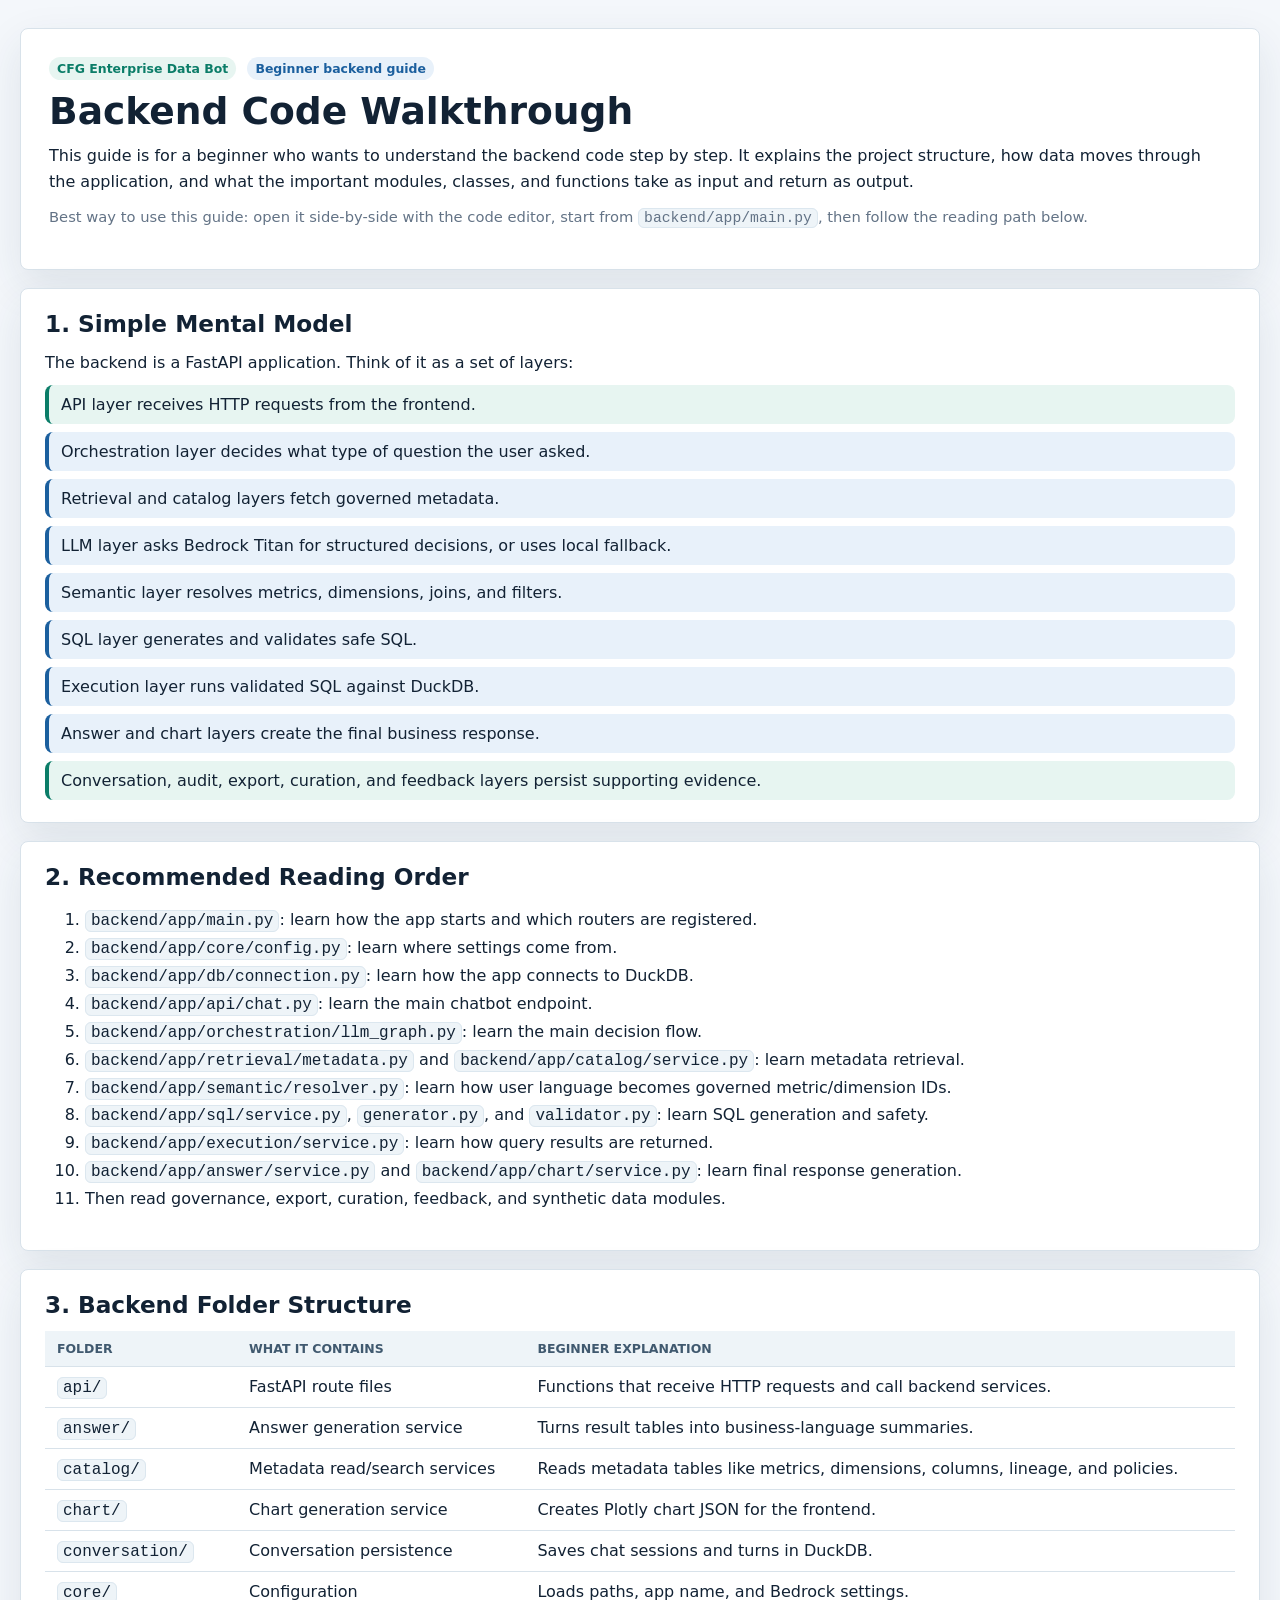
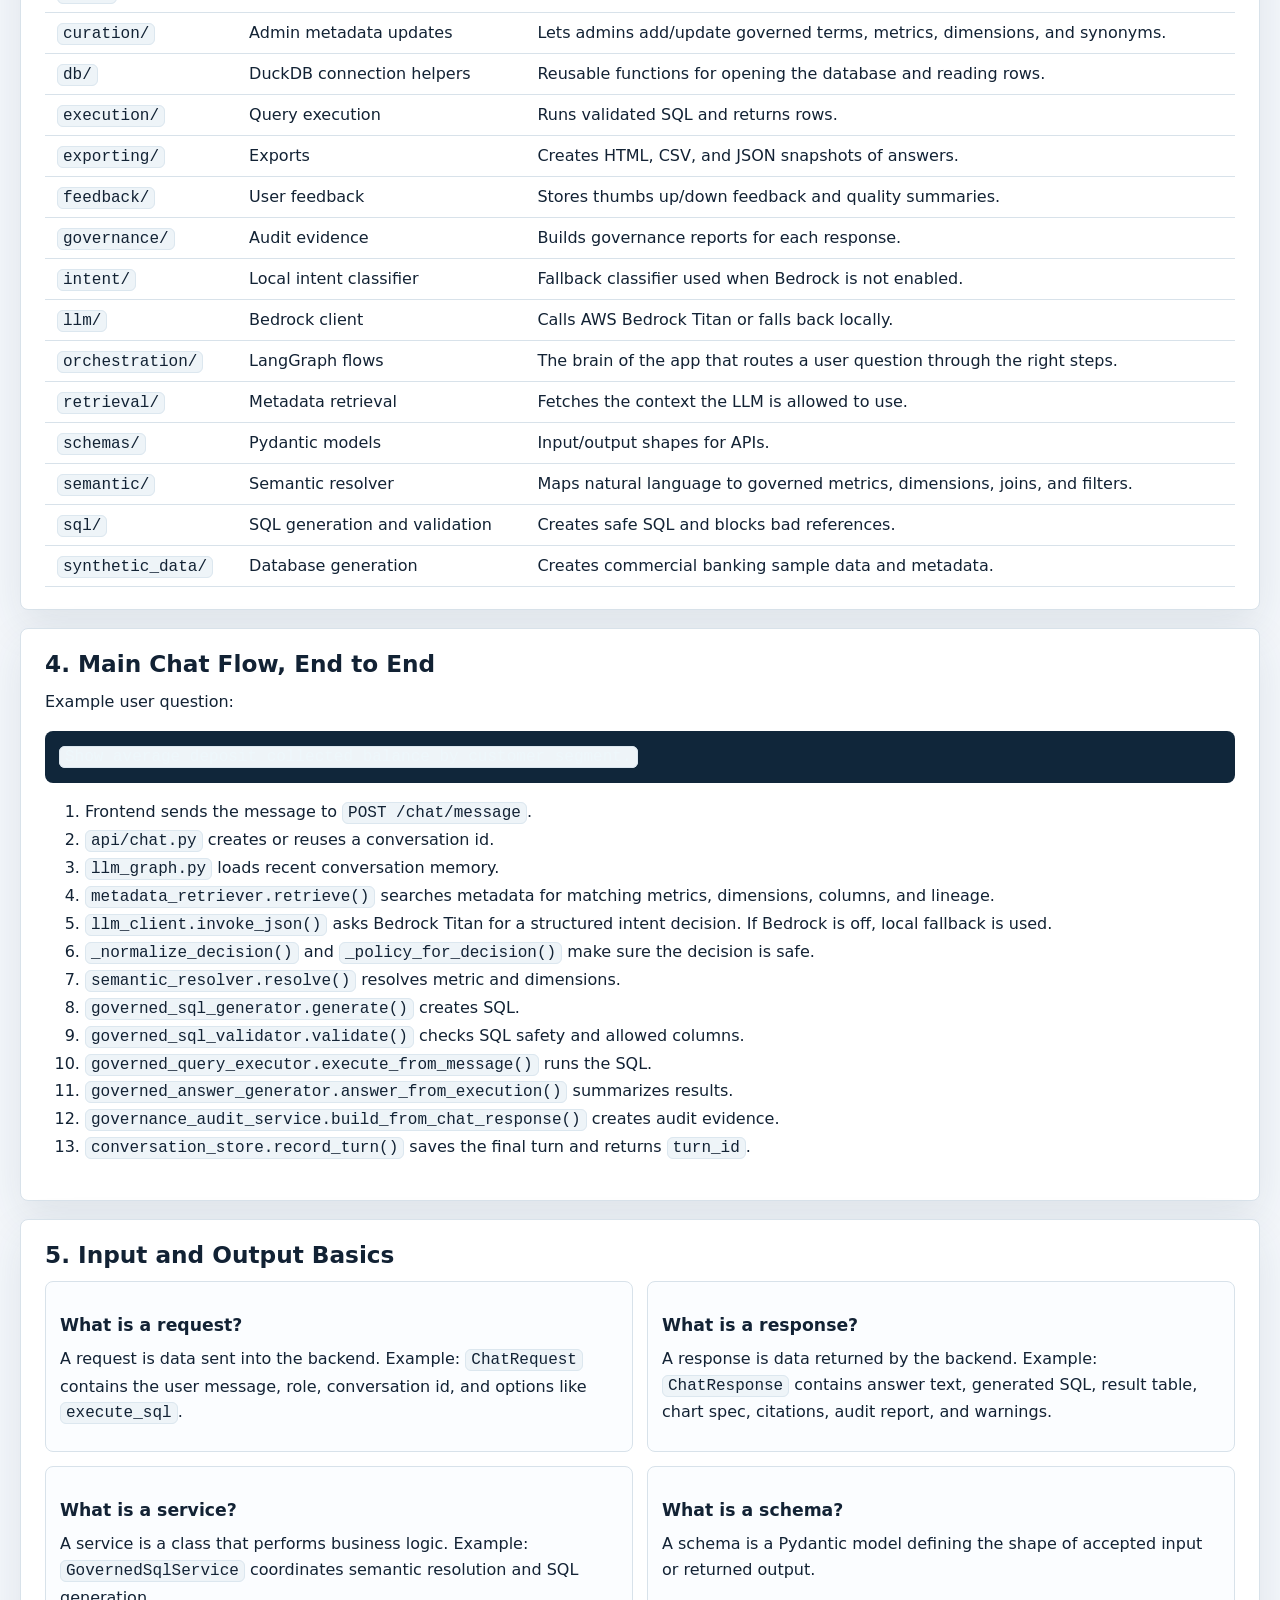
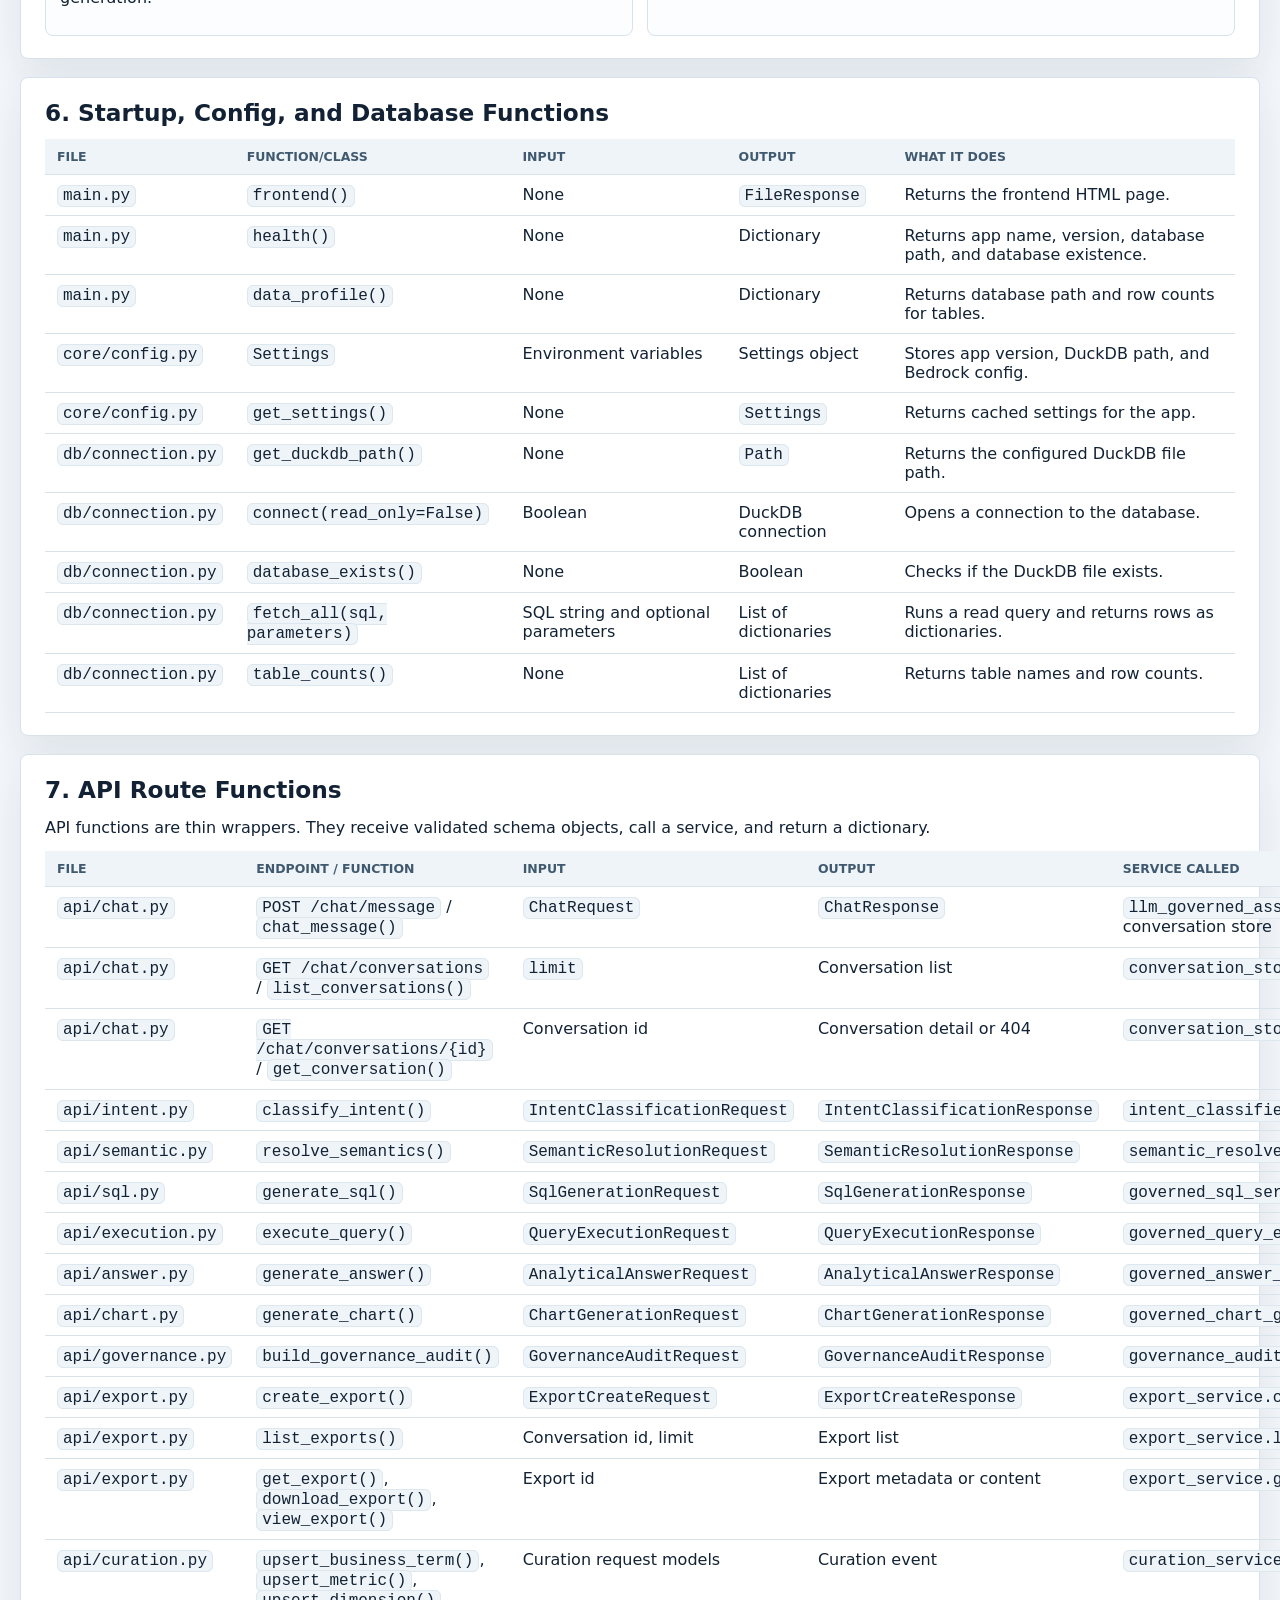
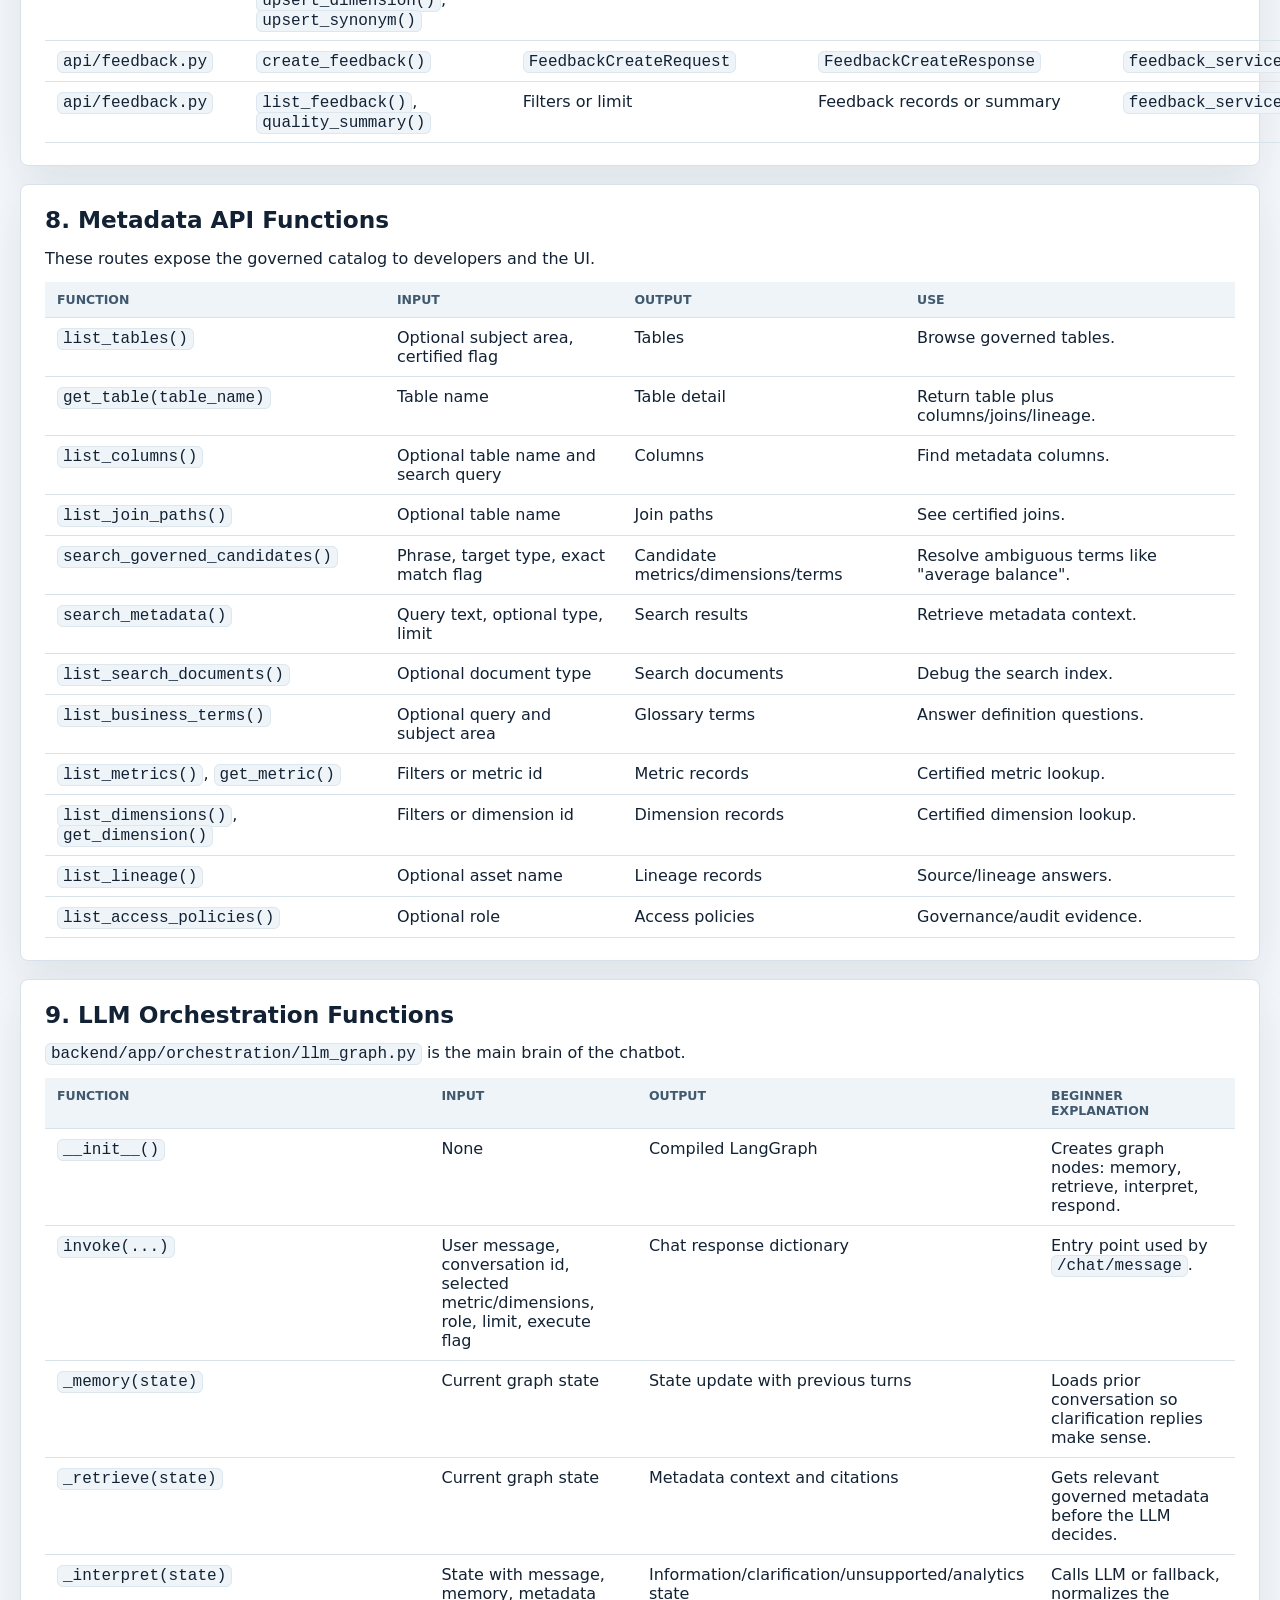
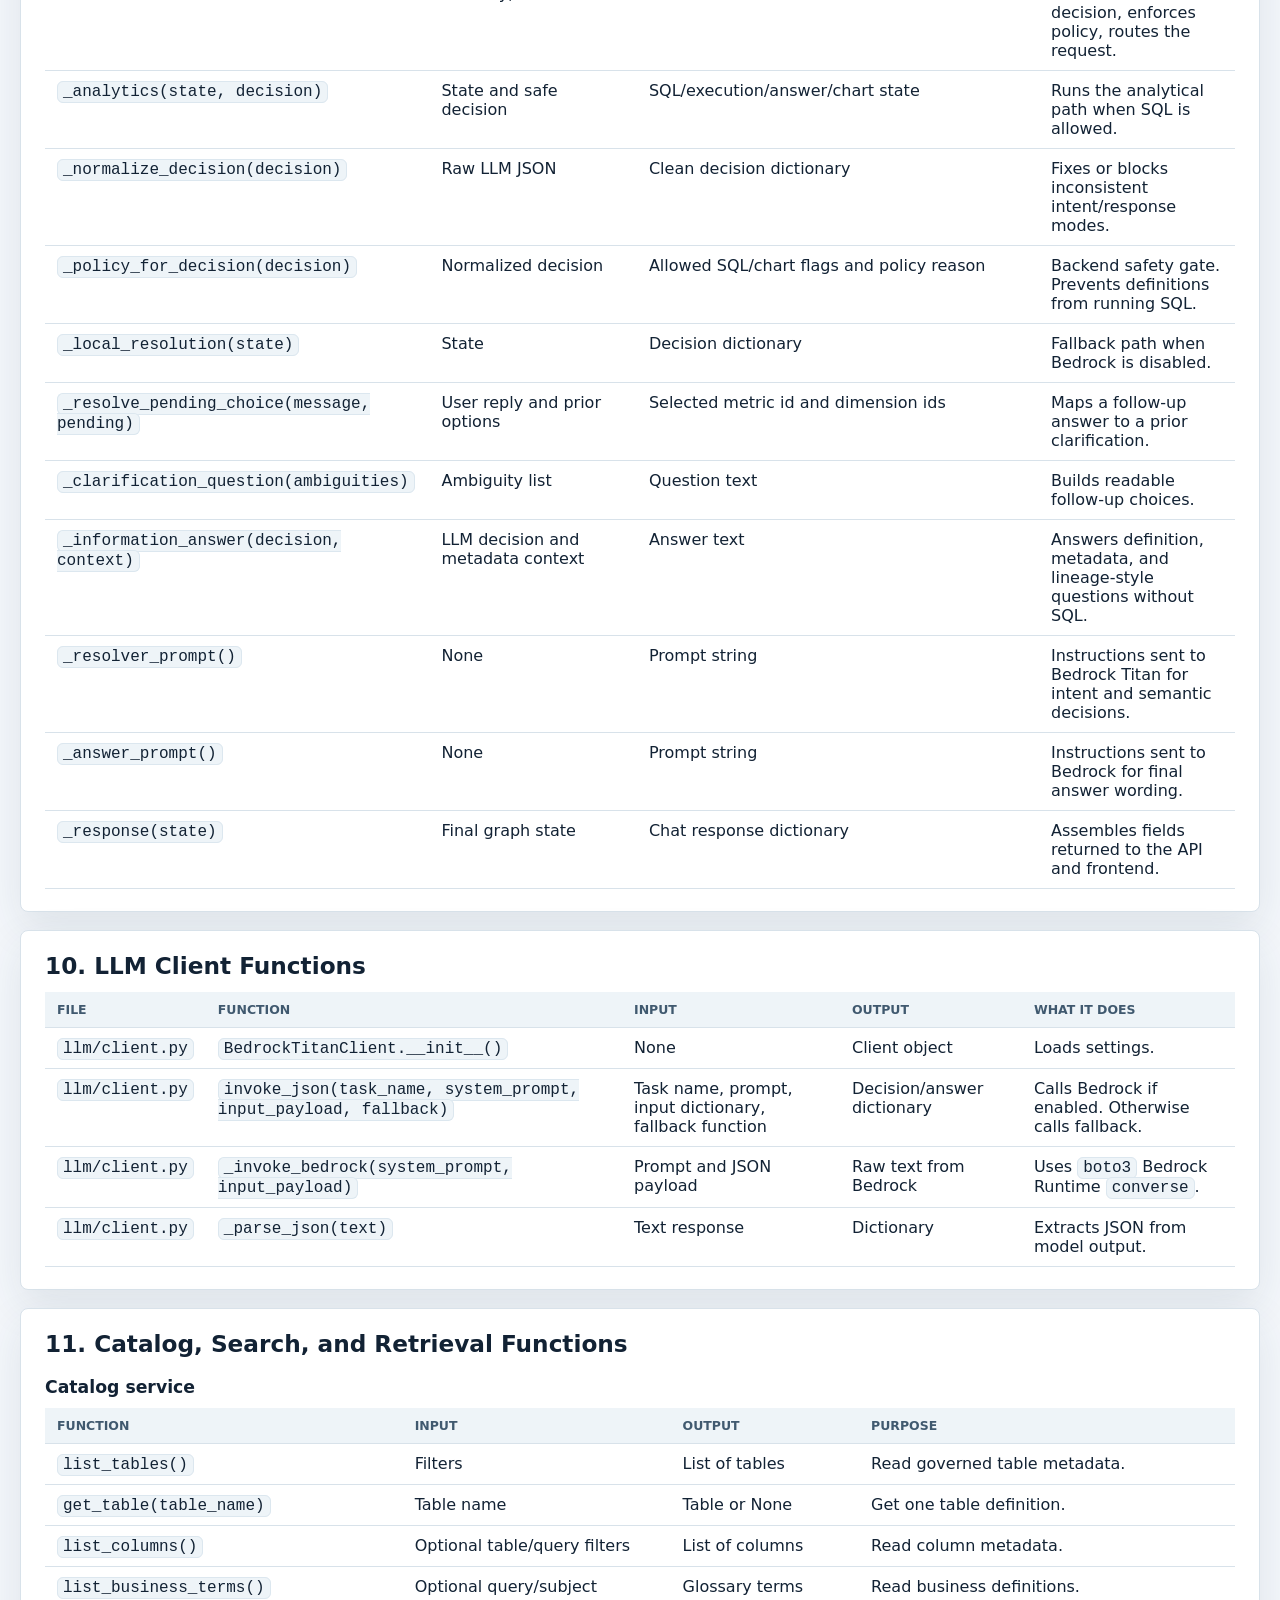
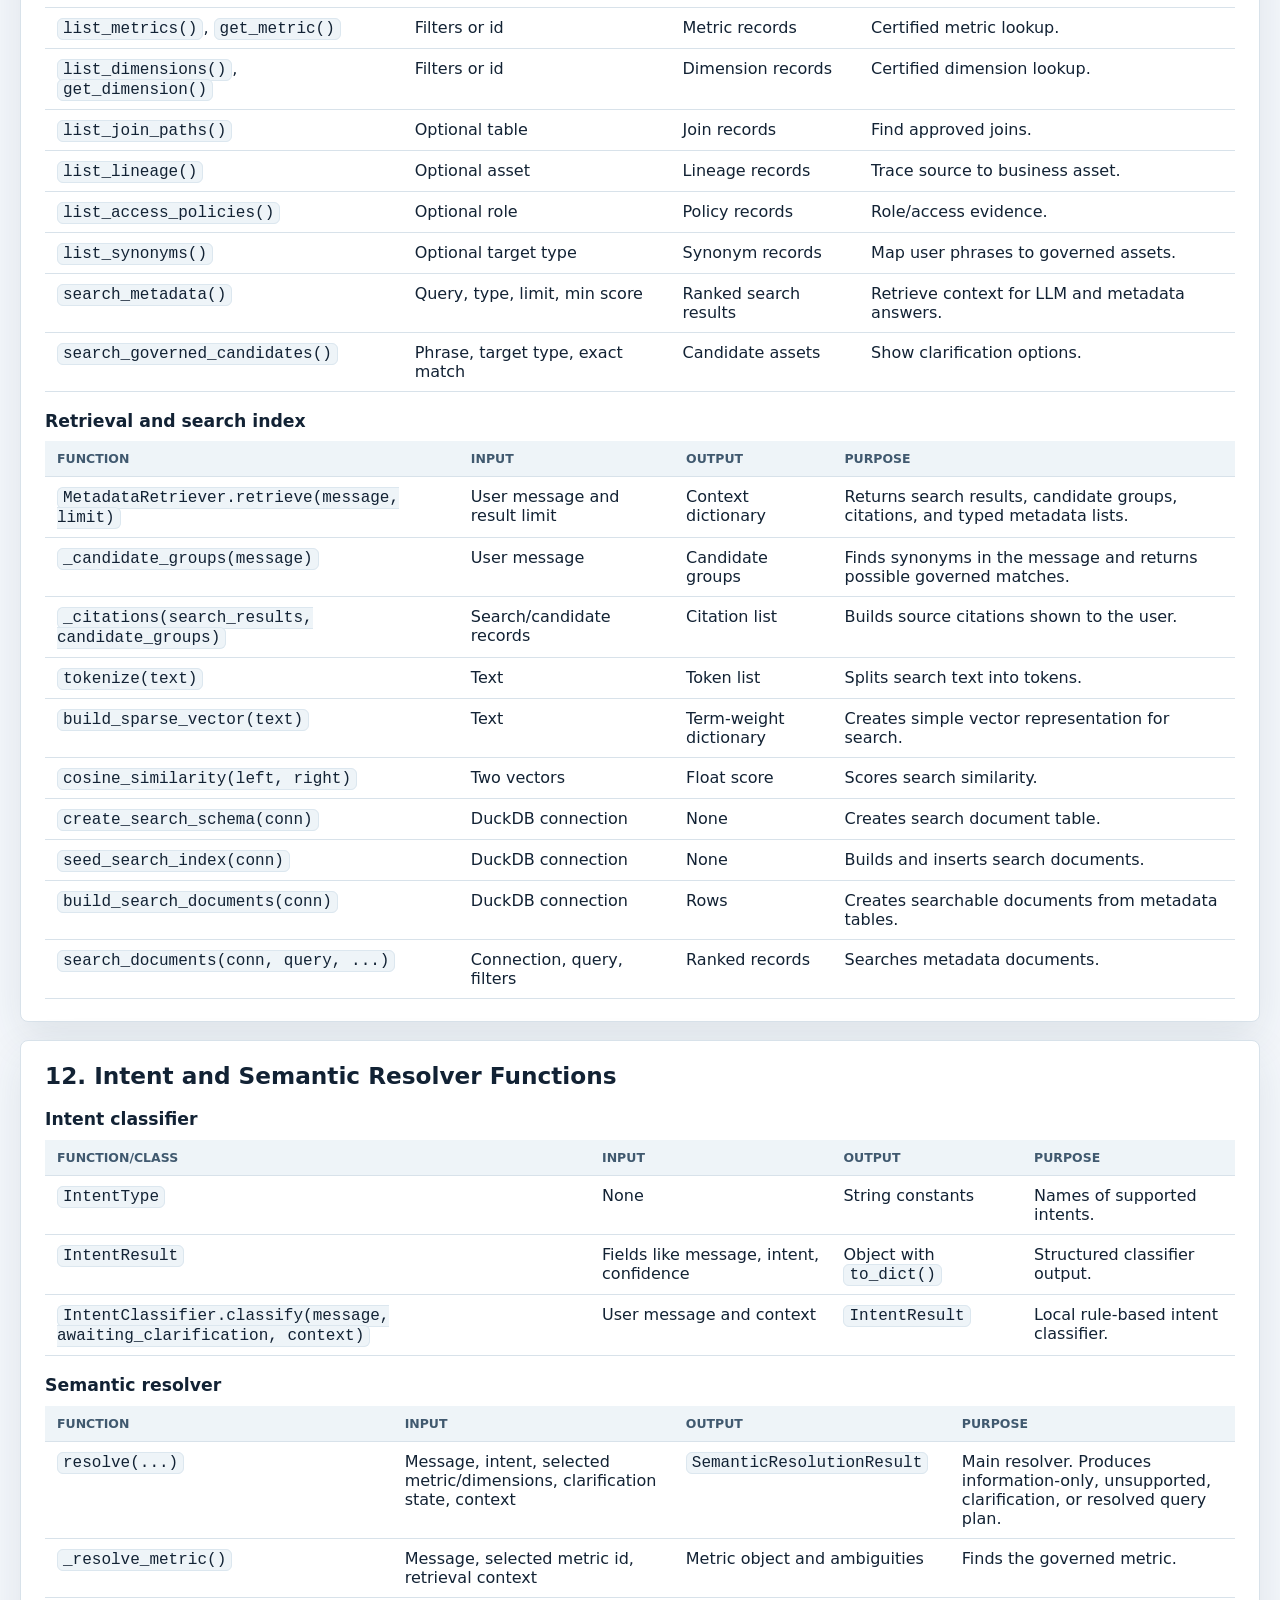
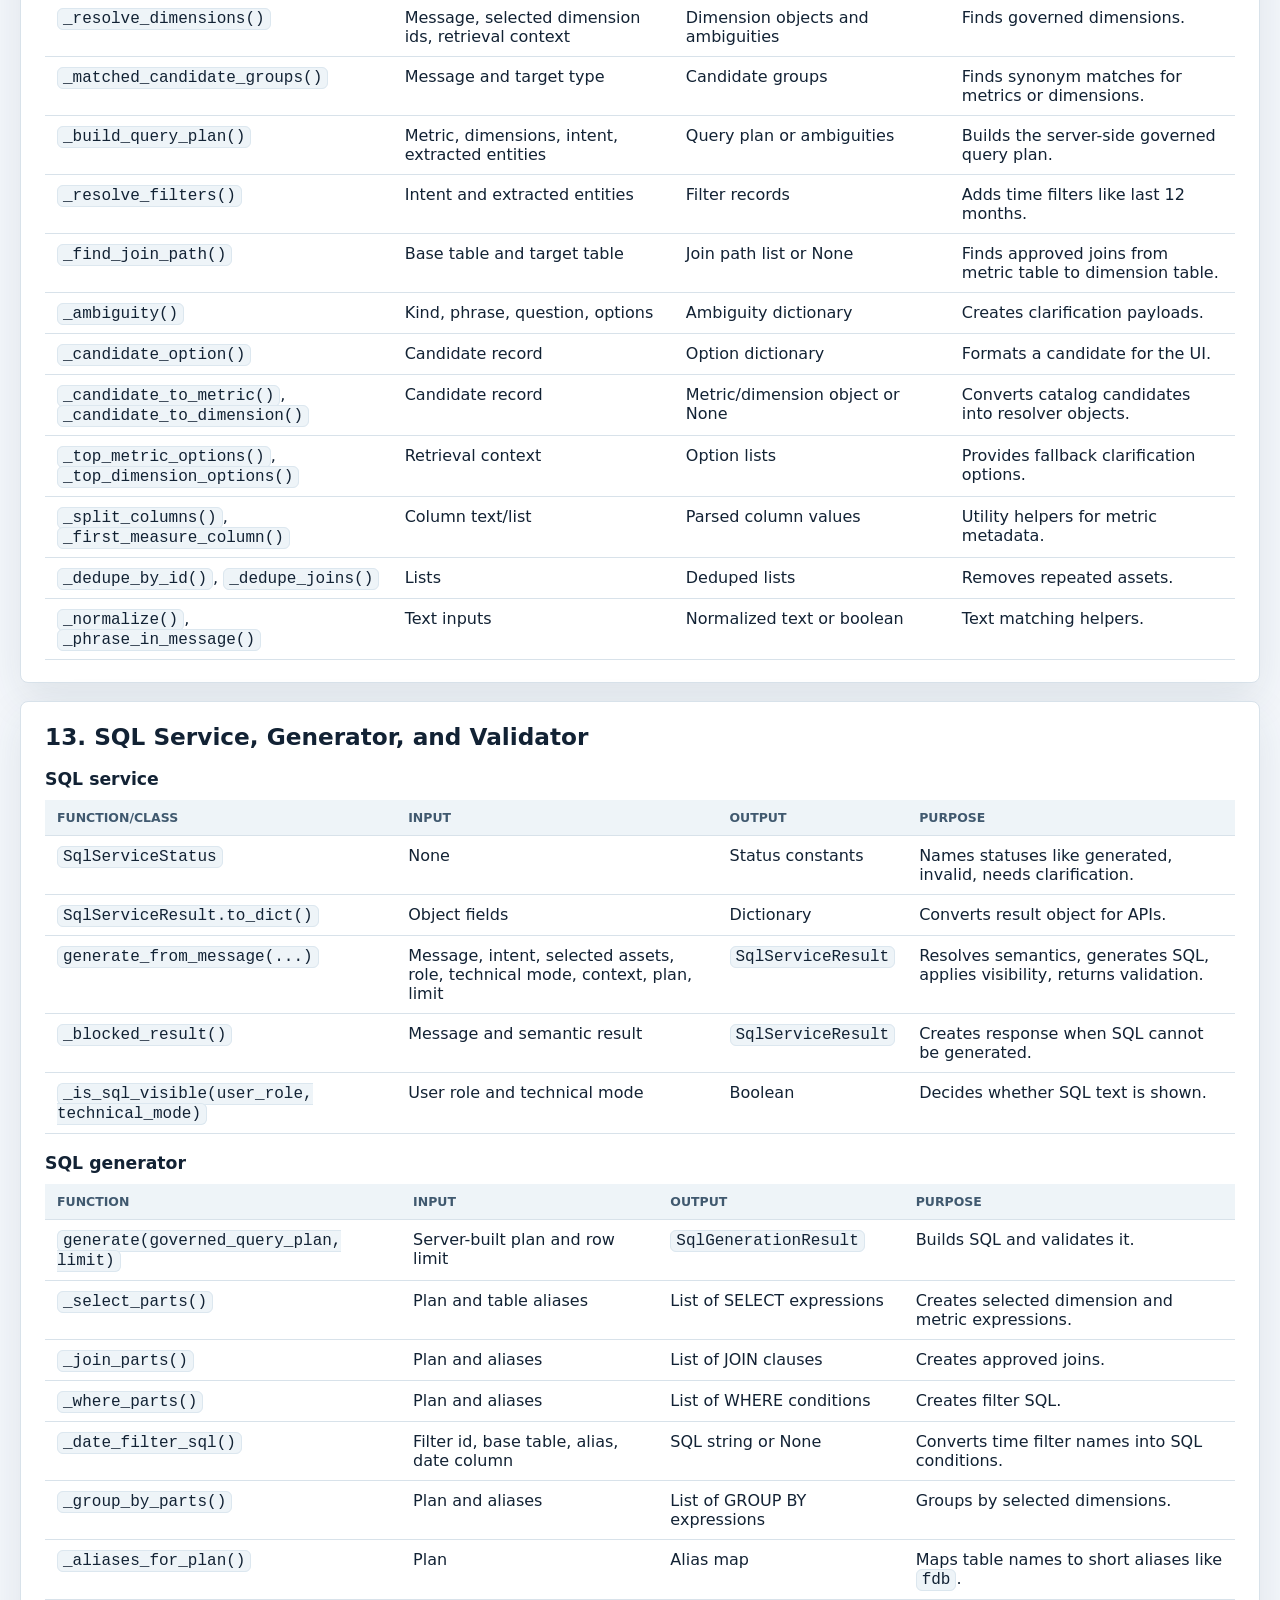
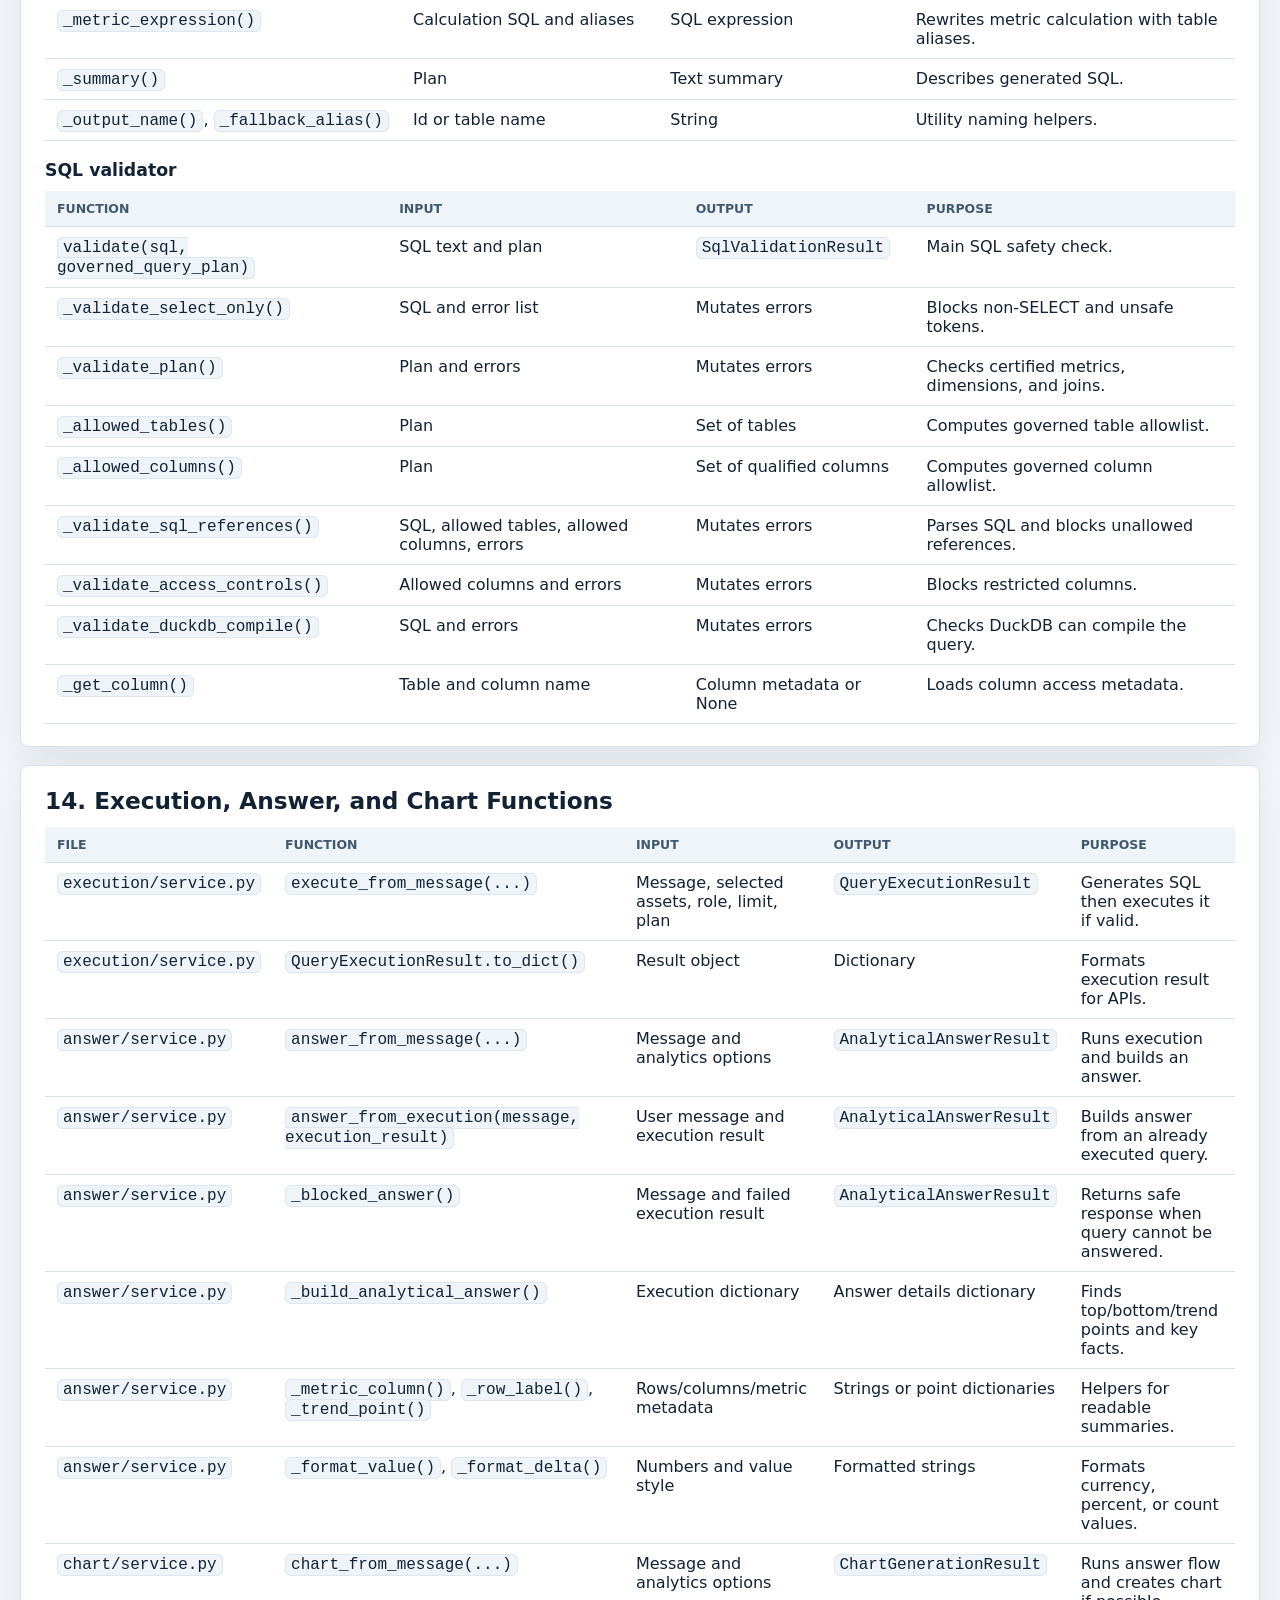
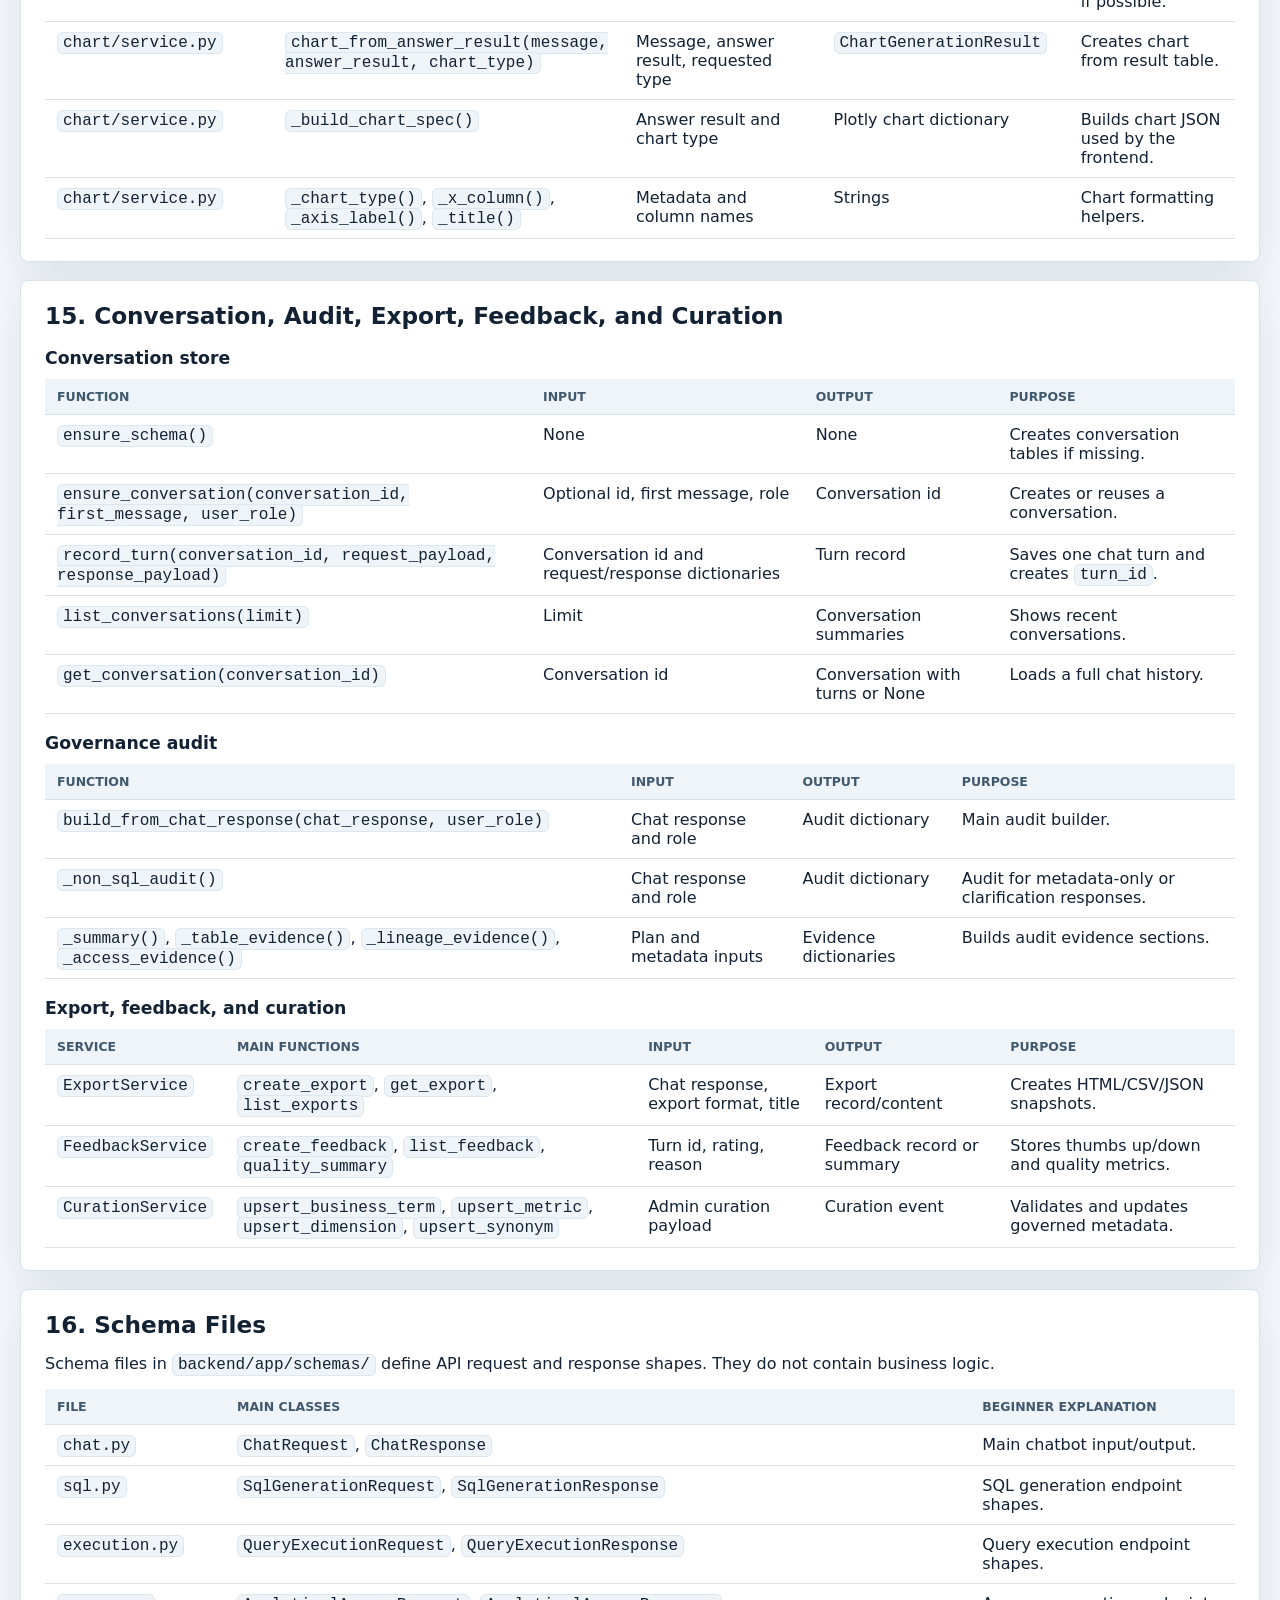
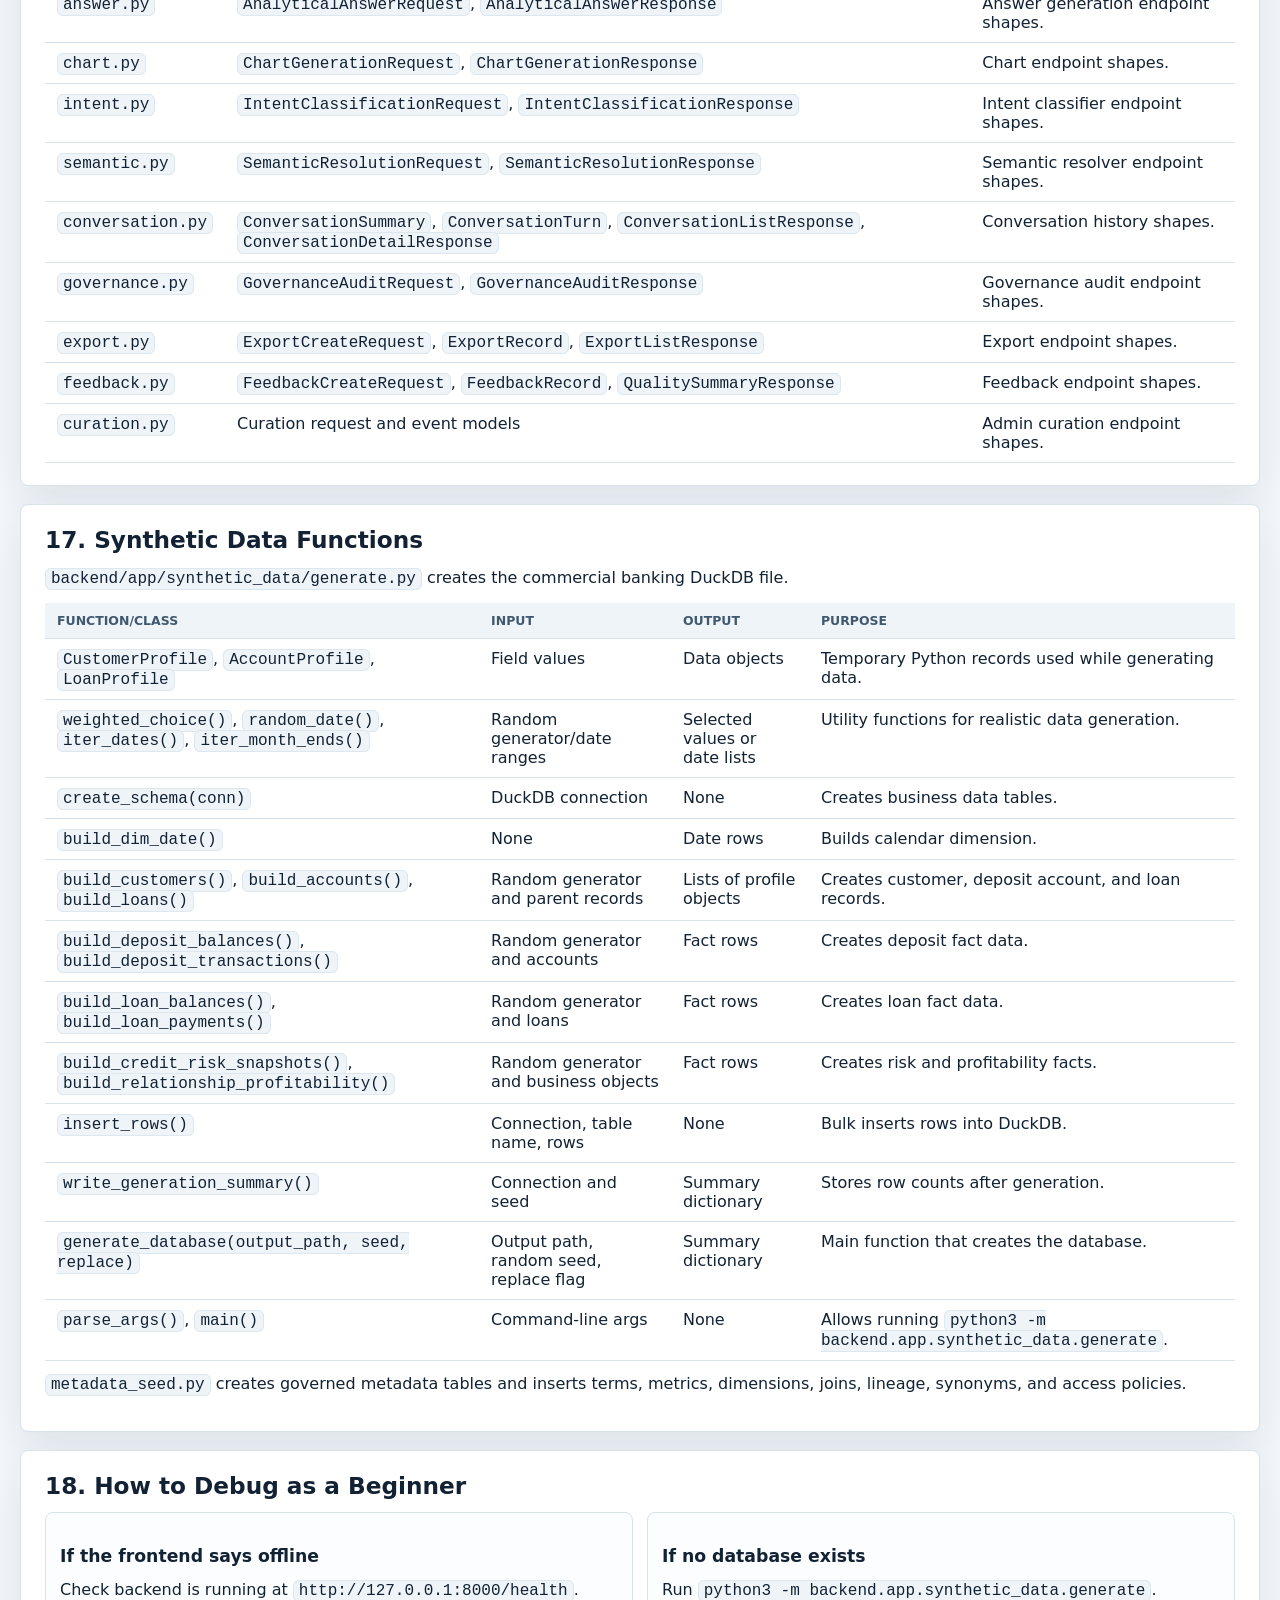
==== docs/backend_beginner_guide.html @ 865e3ac3 "plot changes" ====
<!doctype html>
<html lang="en">
  <head>
    <meta charset="utf-8" />
    <meta name="viewport" content="width=device-width, initial-scale=1" />
    <title>CFG Enterprise Data Bot Backend Beginner Guide</title>
    <style>
      :root {
        --page: #f4f7fb;
        --surface: #ffffff;
        --ink: #122234;
        --muted: #637386;
        --line: #d8e2ea;
        --blue: #1b5f9e;
        --green: #0b7d68;
        --blue-soft: #e8f1fa;
        --green-soft: #e7f5f1;
        --warning-soft: #fff8e8;
        --code-bg: #10263a;
      }

      * {
        box-sizing: border-box;
      }

      body {
        margin: 0;
        background: var(--page);
        color: var(--ink);
        font-family:
          Inter, ui-sans-serif, system-ui, -apple-system, BlinkMacSystemFont, "Segoe UI",
          sans-serif;
        letter-spacing: 0;
      }

      main {
        width: min(1240px, calc(100vw - 32px));
        margin: 0 auto;
        padding: 28px 0 64px;
      }

      header,
      section {
        border: 1px solid var(--line);
        border-radius: 8px;
        background: var(--surface);
        box-shadow: 0 16px 44px rgba(30, 54, 78, 0.1);
      }

      header {
        padding: 28px;
      }

      section {
        margin-top: 18px;
        padding: 22px 24px;
      }

      h1,
      h2,
      h3 {
        margin: 0;
        line-height: 1.15;
      }

      h1 {
        font-size: 2.35rem;
      }

      h2 {
        margin-bottom: 12px;
        font-size: 1.45rem;
      }

      h3 {
        margin-top: 20px;
        margin-bottom: 8px;
        font-size: 1.08rem;
      }

      p,
      li {
        line-height: 1.62;
      }

      p {
        margin: 10px 0;
      }

      a {
        color: var(--blue);
      }

      code,
      pre {
        font-family: "SFMono-Regular", Consolas, "Liberation Mono", Menlo, monospace;
      }

      code {
        padding: 1px 5px;
        border: 1px solid #dce7ef;
        border-radius: 6px;
        background: #eef4f8;
      }

      pre {
        overflow: auto;
        padding: 14px;
        border-radius: 8px;
        background: var(--code-bg);
        color: #eef7fb;
        line-height: 1.5;
      }

      table {
        width: 100%;
        margin-top: 10px;
        border-collapse: collapse;
      }

      th,
      td {
        padding: 10px 12px;
        border-bottom: 1px solid var(--line);
        text-align: left;
        vertical-align: top;
      }

      th {
        background: #eef4f8;
        color: #40596f;
        font-size: 0.78rem;
        text-transform: uppercase;
      }

      .tag {
        display: inline-block;
        margin: 0 6px 10px 0;
        padding: 4px 8px;
        border-radius: 999px;
        background: var(--blue-soft);
        color: var(--blue);
        font-size: 0.78rem;
        font-weight: 800;
      }

      .tag.green {
        background: var(--green-soft);
        color: var(--green);
      }

      .grid {
        display: grid;
        grid-template-columns: repeat(2, minmax(0, 1fr));
        gap: 14px;
      }

      .card {
        padding: 14px;
        border: 1px solid var(--line);
        border-radius: 8px;
        background: #fbfdff;
      }

      .note {
        padding: 12px 14px;
        border-left: 4px solid var(--green);
        border-radius: 8px;
        background: var(--green-soft);
      }

      .warning {
        padding: 12px 14px;
        border-left: 4px solid #c58b2a;
        border-radius: 8px;
        background: var(--warning-soft);
      }

      .flow {
        display: grid;
        gap: 8px;
      }

      .step {
        padding: 10px 12px;
        border-left: 4px solid var(--blue);
        border-radius: 8px;
        background: var(--blue-soft);
      }

      .step.green {
        border-left-color: var(--green);
        background: var(--green-soft);
      }

      .small {
        color: var(--muted);
        font-size: 0.92rem;
      }

      @media (max-width: 860px) {
        main {
          width: calc(100vw - 20px);
          padding-top: 12px;
        }

        .grid {
          grid-template-columns: 1fr;
        }
      }
    </style>
  </head>
  <body>
    <main>
      <header>
        <span class="tag green">CFG Enterprise Data Bot</span>
        <span class="tag">Beginner backend guide</span>
        <h1>Backend Code Walkthrough</h1>
        <p>
          This guide is for a beginner who wants to understand the backend code step by step.
          It explains the project structure, how data moves through the application, and what the
          important modules, classes, and functions take as input and return as output.
        </p>
        <p class="small">
          Best way to use this guide: open it side-by-side with the code editor, start from
          <code>backend/app/main.py</code>, then follow the reading path below.
        </p>
      </header>

      <section id="mental-model">
        <h2>1. Simple Mental Model</h2>
        <p>The backend is a FastAPI application. Think of it as a set of layers:</p>
        <div class="flow">
          <div class="step green">API layer receives HTTP requests from the frontend.</div>
          <div class="step">Orchestration layer decides what type of question the user asked.</div>
          <div class="step">Retrieval and catalog layers fetch governed metadata.</div>
          <div class="step">LLM layer asks Bedrock Titan for structured decisions, or uses local fallback.</div>
          <div class="step">Semantic layer resolves metrics, dimensions, joins, and filters.</div>
          <div class="step">SQL layer generates and validates safe SQL.</div>
          <div class="step">Execution layer runs validated SQL against DuckDB.</div>
          <div class="step">Answer and chart layers create the final business response.</div>
          <div class="step green">Conversation, audit, export, curation, and feedback layers persist supporting evidence.</div>
        </div>
      </section>

      <section id="read-order">
        <h2>2. Recommended Reading Order</h2>
        <ol>
          <li><code>backend/app/main.py</code>: learn how the app starts and which routers are registered.</li>
          <li><code>backend/app/core/config.py</code>: learn where settings come from.</li>
          <li><code>backend/app/db/connection.py</code>: learn how the app connects to DuckDB.</li>
          <li><code>backend/app/api/chat.py</code>: learn the main chatbot endpoint.</li>
          <li><code>backend/app/orchestration/llm_graph.py</code>: learn the main decision flow.</li>
          <li><code>backend/app/retrieval/metadata.py</code> and <code>backend/app/catalog/service.py</code>: learn metadata retrieval.</li>
          <li><code>backend/app/semantic/resolver.py</code>: learn how user language becomes governed metric/dimension IDs.</li>
          <li><code>backend/app/sql/service.py</code>, <code>generator.py</code>, and <code>validator.py</code>: learn SQL generation and safety.</li>
          <li><code>backend/app/execution/service.py</code>: learn how query results are returned.</li>
          <li><code>backend/app/answer/service.py</code> and <code>backend/app/chart/service.py</code>: learn final response generation.</li>
          <li>Then read governance, export, curation, feedback, and synthetic data modules.</li>
        </ol>
      </section>

      <section id="folder-map">
        <h2>3. Backend Folder Structure</h2>
        <table>
          <thead>
            <tr>
              <th>Folder</th>
              <th>What it contains</th>
              <th>Beginner explanation</th>
            </tr>
          </thead>
          <tbody>
            <tr><td><code>api/</code></td><td>FastAPI route files</td><td>Functions that receive HTTP requests and call backend services.</td></tr>
            <tr><td><code>answer/</code></td><td>Answer generation service</td><td>Turns result tables into business-language summaries.</td></tr>
            <tr><td><code>catalog/</code></td><td>Metadata read/search services</td><td>Reads metadata tables like metrics, dimensions, columns, lineage, and policies.</td></tr>
            <tr><td><code>chart/</code></td><td>Chart generation service</td><td>Creates Plotly chart JSON for the frontend.</td></tr>
            <tr><td><code>conversation/</code></td><td>Conversation persistence</td><td>Saves chat sessions and turns in DuckDB.</td></tr>
            <tr><td><code>core/</code></td><td>Configuration</td><td>Loads paths, app name, and Bedrock settings.</td></tr>
            <tr><td><code>curation/</code></td><td>Admin metadata updates</td><td>Lets admins add/update governed terms, metrics, dimensions, and synonyms.</td></tr>
            <tr><td><code>db/</code></td><td>DuckDB connection helpers</td><td>Reusable functions for opening the database and reading rows.</td></tr>
            <tr><td><code>execution/</code></td><td>Query execution</td><td>Runs validated SQL and returns rows.</td></tr>
            <tr><td><code>exporting/</code></td><td>Exports</td><td>Creates HTML, CSV, and JSON snapshots of answers.</td></tr>
            <tr><td><code>feedback/</code></td><td>User feedback</td><td>Stores thumbs up/down feedback and quality summaries.</td></tr>
            <tr><td><code>governance/</code></td><td>Audit evidence</td><td>Builds governance reports for each response.</td></tr>
            <tr><td><code>intent/</code></td><td>Local intent classifier</td><td>Fallback classifier used when Bedrock is not enabled.</td></tr>
            <tr><td><code>llm/</code></td><td>Bedrock client</td><td>Calls AWS Bedrock Titan or falls back locally.</td></tr>
            <tr><td><code>orchestration/</code></td><td>LangGraph flows</td><td>The brain of the app that routes a user question through the right steps.</td></tr>
            <tr><td><code>retrieval/</code></td><td>Metadata retrieval</td><td>Fetches the context the LLM is allowed to use.</td></tr>
            <tr><td><code>schemas/</code></td><td>Pydantic models</td><td>Input/output shapes for APIs.</td></tr>
            <tr><td><code>semantic/</code></td><td>Semantic resolver</td><td>Maps natural language to governed metrics, dimensions, joins, and filters.</td></tr>
            <tr><td><code>sql/</code></td><td>SQL generation and validation</td><td>Creates safe SQL and blocks bad references.</td></tr>
            <tr><td><code>synthetic_data/</code></td><td>Database generation</td><td>Creates commercial banking sample data and metadata.</td></tr>
          </tbody>
        </table>
      </section>

      <section id="main-flow">
        <h2>4. Main Chat Flow, End to End</h2>
        <p>Example user question:</p>
        <pre><code>Show average deposit collected balance by customer segment.</code></pre>
        <ol>
          <li>Frontend sends the message to <code>POST /chat/message</code>.</li>
          <li><code>api/chat.py</code> creates or reuses a conversation id.</li>
          <li><code>llm_graph.py</code> loads recent conversation memory.</li>
          <li><code>metadata_retriever.retrieve()</code> searches metadata for matching metrics, dimensions, columns, and lineage.</li>
          <li><code>llm_client.invoke_json()</code> asks Bedrock Titan for a structured intent decision. If Bedrock is off, local fallback is used.</li>
          <li><code>_normalize_decision()</code> and <code>_policy_for_decision()</code> make sure the decision is safe.</li>
          <li><code>semantic_resolver.resolve()</code> resolves metric and dimensions.</li>
          <li><code>governed_sql_generator.generate()</code> creates SQL.</li>
          <li><code>governed_sql_validator.validate()</code> checks SQL safety and allowed columns.</li>
          <li><code>governed_query_executor.execute_from_message()</code> runs the SQL.</li>
          <li><code>governed_answer_generator.answer_from_execution()</code> summarizes results.</li>
          <li><code>governance_audit_service.build_from_chat_response()</code> creates audit evidence.</li>
          <li><code>conversation_store.record_turn()</code> saves the final turn and returns <code>turn_id</code>.</li>
        </ol>
      </section>

      <section id="input-output-basics">
        <h2>5. Input and Output Basics</h2>
        <div class="grid">
          <div class="card">
            <h3>What is a request?</h3>
            <p>A request is data sent into the backend. Example: <code>ChatRequest</code> contains the user message, role, conversation id, and options like <code>execute_sql</code>.</p>
          </div>
          <div class="card">
            <h3>What is a response?</h3>
            <p>A response is data returned by the backend. Example: <code>ChatResponse</code> contains answer text, generated SQL, result table, chart spec, citations, audit report, and warnings.</p>
          </div>
          <div class="card">
            <h3>What is a service?</h3>
            <p>A service is a class that performs business logic. Example: <code>GovernedSqlService</code> coordinates semantic resolution and SQL generation.</p>
          </div>
          <div class="card">
            <h3>What is a schema?</h3>
            <p>A schema is a Pydantic model defining the shape of accepted input or returned output.</p>
          </div>
        </div>
      </section>

      <section id="startup-config-db">
        <h2>6. Startup, Config, and Database Functions</h2>
        <table>
          <thead>
            <tr><th>File</th><th>Function/Class</th><th>Input</th><th>Output</th><th>What it does</th></tr>
          </thead>
          <tbody>
            <tr><td><code>main.py</code></td><td><code>frontend()</code></td><td>None</td><td><code>FileResponse</code></td><td>Returns the frontend HTML page.</td></tr>
            <tr><td><code>main.py</code></td><td><code>health()</code></td><td>None</td><td>Dictionary</td><td>Returns app name, version, database path, and database existence.</td></tr>
            <tr><td><code>main.py</code></td><td><code>data_profile()</code></td><td>None</td><td>Dictionary</td><td>Returns database path and row counts for tables.</td></tr>
            <tr><td><code>core/config.py</code></td><td><code>Settings</code></td><td>Environment variables</td><td>Settings object</td><td>Stores app version, DuckDB path, and Bedrock config.</td></tr>
            <tr><td><code>core/config.py</code></td><td><code>get_settings()</code></td><td>None</td><td><code>Settings</code></td><td>Returns cached settings for the app.</td></tr>
            <tr><td><code>db/connection.py</code></td><td><code>get_duckdb_path()</code></td><td>None</td><td><code>Path</code></td><td>Returns the configured DuckDB file path.</td></tr>
            <tr><td><code>db/connection.py</code></td><td><code>connect(read_only=False)</code></td><td>Boolean</td><td>DuckDB connection</td><td>Opens a connection to the database.</td></tr>
            <tr><td><code>db/connection.py</code></td><td><code>database_exists()</code></td><td>None</td><td>Boolean</td><td>Checks if the DuckDB file exists.</td></tr>
            <tr><td><code>db/connection.py</code></td><td><code>fetch_all(sql, parameters)</code></td><td>SQL string and optional parameters</td><td>List of dictionaries</td><td>Runs a read query and returns rows as dictionaries.</td></tr>
            <tr><td><code>db/connection.py</code></td><td><code>table_counts()</code></td><td>None</td><td>List of dictionaries</td><td>Returns table names and row counts.</td></tr>
          </tbody>
        </table>
      </section>

      <section id="api-functions">
        <h2>7. API Route Functions</h2>
        <p>API functions are thin wrappers. They receive validated schema objects, call a service, and return a dictionary.</p>
        <table>
          <thead>
            <tr><th>File</th><th>Endpoint / Function</th><th>Input</th><th>Output</th><th>Service called</th></tr>
          </thead>
          <tbody>
            <tr><td><code>api/chat.py</code></td><td><code>POST /chat/message</code> / <code>chat_message()</code></td><td><code>ChatRequest</code></td><td><code>ChatResponse</code></td><td><code>llm_governed_assistant_graph.invoke()</code>, audit, conversation store</td></tr>
            <tr><td><code>api/chat.py</code></td><td><code>GET /chat/conversations</code> / <code>list_conversations()</code></td><td><code>limit</code></td><td>Conversation list</td><td><code>conversation_store.list_conversations()</code></td></tr>
            <tr><td><code>api/chat.py</code></td><td><code>GET /chat/conversations/{id}</code> / <code>get_conversation()</code></td><td>Conversation id</td><td>Conversation detail or 404</td><td><code>conversation_store.get_conversation()</code></td></tr>
            <tr><td><code>api/intent.py</code></td><td><code>classify_intent()</code></td><td><code>IntentClassificationRequest</code></td><td><code>IntentClassificationResponse</code></td><td><code>intent_classifier.classify()</code></td></tr>
            <tr><td><code>api/semantic.py</code></td><td><code>resolve_semantics()</code></td><td><code>SemanticResolutionRequest</code></td><td><code>SemanticResolutionResponse</code></td><td><code>semantic_resolver.resolve()</code></td></tr>
            <tr><td><code>api/sql.py</code></td><td><code>generate_sql()</code></td><td><code>SqlGenerationRequest</code></td><td><code>SqlGenerationResponse</code></td><td><code>governed_sql_service.generate_from_message()</code></td></tr>
            <tr><td><code>api/execution.py</code></td><td><code>execute_query()</code></td><td><code>QueryExecutionRequest</code></td><td><code>QueryExecutionResponse</code></td><td><code>governed_query_executor.execute_from_message()</code></td></tr>
            <tr><td><code>api/answer.py</code></td><td><code>generate_answer()</code></td><td><code>AnalyticalAnswerRequest</code></td><td><code>AnalyticalAnswerResponse</code></td><td><code>governed_answer_generator.answer_from_message()</code></td></tr>
            <tr><td><code>api/chart.py</code></td><td><code>generate_chart()</code></td><td><code>ChartGenerationRequest</code></td><td><code>ChartGenerationResponse</code></td><td><code>governed_chart_generator.chart_from_message()</code></td></tr>
            <tr><td><code>api/governance.py</code></td><td><code>build_governance_audit()</code></td><td><code>GovernanceAuditRequest</code></td><td><code>GovernanceAuditResponse</code></td><td><code>governance_audit_service.build_from_chat_response()</code></td></tr>
            <tr><td><code>api/export.py</code></td><td><code>create_export()</code></td><td><code>ExportCreateRequest</code></td><td><code>ExportCreateResponse</code></td><td><code>export_service.create_export()</code></td></tr>
            <tr><td><code>api/export.py</code></td><td><code>list_exports()</code></td><td>Conversation id, limit</td><td>Export list</td><td><code>export_service.list_exports()</code></td></tr>
            <tr><td><code>api/export.py</code></td><td><code>get_export()</code>, <code>download_export()</code>, <code>view_export()</code></td><td>Export id</td><td>Export metadata or content</td><td><code>export_service.get_export()</code></td></tr>
            <tr><td><code>api/curation.py</code></td><td><code>upsert_business_term()</code>, <code>upsert_metric()</code>, <code>upsert_dimension()</code>, <code>upsert_synonym()</code></td><td>Curation request models</td><td>Curation event</td><td><code>curation_service</code></td></tr>
            <tr><td><code>api/feedback.py</code></td><td><code>create_feedback()</code></td><td><code>FeedbackCreateRequest</code></td><td><code>FeedbackCreateResponse</code></td><td><code>feedback_service.create_feedback()</code></td></tr>
            <tr><td><code>api/feedback.py</code></td><td><code>list_feedback()</code>, <code>quality_summary()</code></td><td>Filters or limit</td><td>Feedback records or summary</td><td><code>feedback_service</code></td></tr>
          </tbody>
        </table>
      </section>

      <section id="metadata-api">
        <h2>8. Metadata API Functions</h2>
        <p>These routes expose the governed catalog to developers and the UI.</p>
        <table>
          <thead>
            <tr><th>Function</th><th>Input</th><th>Output</th><th>Use</th></tr>
          </thead>
          <tbody>
            <tr><td><code>list_tables()</code></td><td>Optional subject area, certified flag</td><td>Tables</td><td>Browse governed tables.</td></tr>
            <tr><td><code>get_table(table_name)</code></td><td>Table name</td><td>Table detail</td><td>Return table plus columns/joins/lineage.</td></tr>
            <tr><td><code>list_columns()</code></td><td>Optional table name and search query</td><td>Columns</td><td>Find metadata columns.</td></tr>
            <tr><td><code>list_join_paths()</code></td><td>Optional table name</td><td>Join paths</td><td>See certified joins.</td></tr>
            <tr><td><code>search_governed_candidates()</code></td><td>Phrase, target type, exact match flag</td><td>Candidate metrics/dimensions/terms</td><td>Resolve ambiguous terms like "average balance".</td></tr>
            <tr><td><code>search_metadata()</code></td><td>Query text, optional type, limit</td><td>Search results</td><td>Retrieve metadata context.</td></tr>
            <tr><td><code>list_search_documents()</code></td><td>Optional document type</td><td>Search documents</td><td>Debug the search index.</td></tr>
            <tr><td><code>list_business_terms()</code></td><td>Optional query and subject area</td><td>Glossary terms</td><td>Answer definition questions.</td></tr>
            <tr><td><code>list_metrics()</code>, <code>get_metric()</code></td><td>Filters or metric id</td><td>Metric records</td><td>Certified metric lookup.</td></tr>
            <tr><td><code>list_dimensions()</code>, <code>get_dimension()</code></td><td>Filters or dimension id</td><td>Dimension records</td><td>Certified dimension lookup.</td></tr>
            <tr><td><code>list_lineage()</code></td><td>Optional asset name</td><td>Lineage records</td><td>Source/lineage answers.</td></tr>
            <tr><td><code>list_access_policies()</code></td><td>Optional role</td><td>Access policies</td><td>Governance/audit evidence.</td></tr>
          </tbody>
        </table>
      </section>

      <section id="llm-orchestration">
        <h2>9. LLM Orchestration Functions</h2>
        <p><code>backend/app/orchestration/llm_graph.py</code> is the main brain of the chatbot.</p>
        <table>
          <thead>
            <tr><th>Function</th><th>Input</th><th>Output</th><th>Beginner explanation</th></tr>
          </thead>
          <tbody>
            <tr><td><code>__init__()</code></td><td>None</td><td>Compiled LangGraph</td><td>Creates graph nodes: memory, retrieve, interpret, respond.</td></tr>
            <tr><td><code>invoke(...)</code></td><td>User message, conversation id, selected metric/dimensions, role, limit, execute flag</td><td>Chat response dictionary</td><td>Entry point used by <code>/chat/message</code>.</td></tr>
            <tr><td><code>_memory(state)</code></td><td>Current graph state</td><td>State update with previous turns</td><td>Loads prior conversation so clarification replies make sense.</td></tr>
            <tr><td><code>_retrieve(state)</code></td><td>Current graph state</td><td>Metadata context and citations</td><td>Gets relevant governed metadata before the LLM decides.</td></tr>
            <tr><td><code>_interpret(state)</code></td><td>State with message, memory, metadata</td><td>Information/clarification/unsupported/analytics state</td><td>Calls LLM or fallback, normalizes the decision, enforces policy, routes the request.</td></tr>
            <tr><td><code>_analytics(state, decision)</code></td><td>State and safe decision</td><td>SQL/execution/answer/chart state</td><td>Runs the analytical path when SQL is allowed.</td></tr>
            <tr><td><code>_normalize_decision(decision)</code></td><td>Raw LLM JSON</td><td>Clean decision dictionary</td><td>Fixes or blocks inconsistent intent/response modes.</td></tr>
            <tr><td><code>_policy_for_decision(decision)</code></td><td>Normalized decision</td><td>Allowed SQL/chart flags and policy reason</td><td>Backend safety gate. Prevents definitions from running SQL.</td></tr>
            <tr><td><code>_local_resolution(state)</code></td><td>State</td><td>Decision dictionary</td><td>Fallback path when Bedrock is disabled.</td></tr>
            <tr><td><code>_resolve_pending_choice(message, pending)</code></td><td>User reply and prior options</td><td>Selected metric id and dimension ids</td><td>Maps a follow-up answer to a prior clarification.</td></tr>
            <tr><td><code>_clarification_question(ambiguities)</code></td><td>Ambiguity list</td><td>Question text</td><td>Builds readable follow-up choices.</td></tr>
            <tr><td><code>_information_answer(decision, context)</code></td><td>LLM decision and metadata context</td><td>Answer text</td><td>Answers definition, metadata, and lineage-style questions without SQL.</td></tr>
            <tr><td><code>_resolver_prompt()</code></td><td>None</td><td>Prompt string</td><td>Instructions sent to Bedrock Titan for intent and semantic decisions.</td></tr>
            <tr><td><code>_answer_prompt()</code></td><td>None</td><td>Prompt string</td><td>Instructions sent to Bedrock for final answer wording.</td></tr>
            <tr><td><code>_response(state)</code></td><td>Final graph state</td><td>Chat response dictionary</td><td>Assembles fields returned to the API and frontend.</td></tr>
          </tbody>
        </table>
      </section>

      <section id="llm-client">
        <h2>10. LLM Client Functions</h2>
        <table>
          <thead>
            <tr><th>File</th><th>Function</th><th>Input</th><th>Output</th><th>What it does</th></tr>
          </thead>
          <tbody>
            <tr><td><code>llm/client.py</code></td><td><code>BedrockTitanClient.__init__()</code></td><td>None</td><td>Client object</td><td>Loads settings.</td></tr>
            <tr><td><code>llm/client.py</code></td><td><code>invoke_json(task_name, system_prompt, input_payload, fallback)</code></td><td>Task name, prompt, input dictionary, fallback function</td><td>Decision/answer dictionary</td><td>Calls Bedrock if enabled. Otherwise calls fallback.</td></tr>
            <tr><td><code>llm/client.py</code></td><td><code>_invoke_bedrock(system_prompt, input_payload)</code></td><td>Prompt and JSON payload</td><td>Raw text from Bedrock</td><td>Uses <code>boto3</code> Bedrock Runtime <code>converse</code>.</td></tr>
            <tr><td><code>llm/client.py</code></td><td><code>_parse_json(text)</code></td><td>Text response</td><td>Dictionary</td><td>Extracts JSON from model output.</td></tr>
          </tbody>
        </table>
      </section>

      <section id="catalog-retrieval">
        <h2>11. Catalog, Search, and Retrieval Functions</h2>
        <h3>Catalog service</h3>
        <table>
          <thead><tr><th>Function</th><th>Input</th><th>Output</th><th>Purpose</th></tr></thead>
          <tbody>
            <tr><td><code>list_tables()</code></td><td>Filters</td><td>List of tables</td><td>Read governed table metadata.</td></tr>
            <tr><td><code>get_table(table_name)</code></td><td>Table name</td><td>Table or None</td><td>Get one table definition.</td></tr>
            <tr><td><code>list_columns()</code></td><td>Optional table/query filters</td><td>List of columns</td><td>Read column metadata.</td></tr>
            <tr><td><code>list_business_terms()</code></td><td>Optional query/subject</td><td>Glossary terms</td><td>Read business definitions.</td></tr>
            <tr><td><code>list_metrics()</code>, <code>get_metric()</code></td><td>Filters or id</td><td>Metric records</td><td>Certified metric lookup.</td></tr>
            <tr><td><code>list_dimensions()</code>, <code>get_dimension()</code></td><td>Filters or id</td><td>Dimension records</td><td>Certified dimension lookup.</td></tr>
            <tr><td><code>list_join_paths()</code></td><td>Optional table</td><td>Join records</td><td>Find approved joins.</td></tr>
            <tr><td><code>list_lineage()</code></td><td>Optional asset</td><td>Lineage records</td><td>Trace source to business asset.</td></tr>
            <tr><td><code>list_access_policies()</code></td><td>Optional role</td><td>Policy records</td><td>Role/access evidence.</td></tr>
            <tr><td><code>list_synonyms()</code></td><td>Optional target type</td><td>Synonym records</td><td>Map user phrases to governed assets.</td></tr>
            <tr><td><code>search_metadata()</code></td><td>Query, type, limit, min score</td><td>Ranked search results</td><td>Retrieve context for LLM and metadata answers.</td></tr>
            <tr><td><code>search_governed_candidates()</code></td><td>Phrase, target type, exact match</td><td>Candidate assets</td><td>Show clarification options.</td></tr>
          </tbody>
        </table>
        <h3>Retrieval and search index</h3>
        <table>
          <thead><tr><th>Function</th><th>Input</th><th>Output</th><th>Purpose</th></tr></thead>
          <tbody>
            <tr><td><code>MetadataRetriever.retrieve(message, limit)</code></td><td>User message and result limit</td><td>Context dictionary</td><td>Returns search results, candidate groups, citations, and typed metadata lists.</td></tr>
            <tr><td><code>_candidate_groups(message)</code></td><td>User message</td><td>Candidate groups</td><td>Finds synonyms in the message and returns possible governed matches.</td></tr>
            <tr><td><code>_citations(search_results, candidate_groups)</code></td><td>Search/candidate records</td><td>Citation list</td><td>Builds source citations shown to the user.</td></tr>
            <tr><td><code>tokenize(text)</code></td><td>Text</td><td>Token list</td><td>Splits search text into tokens.</td></tr>
            <tr><td><code>build_sparse_vector(text)</code></td><td>Text</td><td>Term-weight dictionary</td><td>Creates simple vector representation for search.</td></tr>
            <tr><td><code>cosine_similarity(left, right)</code></td><td>Two vectors</td><td>Float score</td><td>Scores search similarity.</td></tr>
            <tr><td><code>create_search_schema(conn)</code></td><td>DuckDB connection</td><td>None</td><td>Creates search document table.</td></tr>
            <tr><td><code>seed_search_index(conn)</code></td><td>DuckDB connection</td><td>None</td><td>Builds and inserts search documents.</td></tr>
            <tr><td><code>build_search_documents(conn)</code></td><td>DuckDB connection</td><td>Rows</td><td>Creates searchable documents from metadata tables.</td></tr>
            <tr><td><code>search_documents(conn, query, ...)</code></td><td>Connection, query, filters</td><td>Ranked records</td><td>Searches metadata documents.</td></tr>
          </tbody>
        </table>
      </section>

      <section id="intent-semantic">
        <h2>12. Intent and Semantic Resolver Functions</h2>
        <h3>Intent classifier</h3>
        <table>
          <thead><tr><th>Function/Class</th><th>Input</th><th>Output</th><th>Purpose</th></tr></thead>
          <tbody>
            <tr><td><code>IntentType</code></td><td>None</td><td>String constants</td><td>Names of supported intents.</td></tr>
            <tr><td><code>IntentResult</code></td><td>Fields like message, intent, confidence</td><td>Object with <code>to_dict()</code></td><td>Structured classifier output.</td></tr>
            <tr><td><code>IntentClassifier.classify(message, awaiting_clarification, context)</code></td><td>User message and context</td><td><code>IntentResult</code></td><td>Local rule-based intent classifier.</td></tr>
          </tbody>
        </table>
        <h3>Semantic resolver</h3>
        <table>
          <thead><tr><th>Function</th><th>Input</th><th>Output</th><th>Purpose</th></tr></thead>
          <tbody>
            <tr><td><code>resolve(...)</code></td><td>Message, intent, selected metric/dimensions, clarification state, context</td><td><code>SemanticResolutionResult</code></td><td>Main resolver. Produces information-only, unsupported, clarification, or resolved query plan.</td></tr>
            <tr><td><code>_resolve_metric()</code></td><td>Message, selected metric id, retrieval context</td><td>Metric object and ambiguities</td><td>Finds the governed metric.</td></tr>
            <tr><td><code>_resolve_dimensions()</code></td><td>Message, selected dimension ids, retrieval context</td><td>Dimension objects and ambiguities</td><td>Finds governed dimensions.</td></tr>
            <tr><td><code>_matched_candidate_groups()</code></td><td>Message and target type</td><td>Candidate groups</td><td>Finds synonym matches for metrics or dimensions.</td></tr>
            <tr><td><code>_build_query_plan()</code></td><td>Metric, dimensions, intent, extracted entities</td><td>Query plan or ambiguities</td><td>Builds the server-side governed query plan.</td></tr>
            <tr><td><code>_resolve_filters()</code></td><td>Intent and extracted entities</td><td>Filter records</td><td>Adds time filters like last 12 months.</td></tr>
            <tr><td><code>_find_join_path()</code></td><td>Base table and target table</td><td>Join path list or None</td><td>Finds approved joins from metric table to dimension table.</td></tr>
            <tr><td><code>_ambiguity()</code></td><td>Kind, phrase, question, options</td><td>Ambiguity dictionary</td><td>Creates clarification payloads.</td></tr>
            <tr><td><code>_candidate_option()</code></td><td>Candidate record</td><td>Option dictionary</td><td>Formats a candidate for the UI.</td></tr>
            <tr><td><code>_candidate_to_metric()</code>, <code>_candidate_to_dimension()</code></td><td>Candidate record</td><td>Metric/dimension object or None</td><td>Converts catalog candidates into resolver objects.</td></tr>
            <tr><td><code>_top_metric_options()</code>, <code>_top_dimension_options()</code></td><td>Retrieval context</td><td>Option lists</td><td>Provides fallback clarification options.</td></tr>
            <tr><td><code>_split_columns()</code>, <code>_first_measure_column()</code></td><td>Column text/list</td><td>Parsed column values</td><td>Utility helpers for metric metadata.</td></tr>
            <tr><td><code>_dedupe_by_id()</code>, <code>_dedupe_joins()</code></td><td>Lists</td><td>Deduped lists</td><td>Removes repeated assets.</td></tr>
            <tr><td><code>_normalize()</code>, <code>_phrase_in_message()</code></td><td>Text inputs</td><td>Normalized text or boolean</td><td>Text matching helpers.</td></tr>
          </tbody>
        </table>
      </section>

      <section id="sql-layer">
        <h2>13. SQL Service, Generator, and Validator</h2>
        <h3>SQL service</h3>
        <table>
          <thead><tr><th>Function/Class</th><th>Input</th><th>Output</th><th>Purpose</th></tr></thead>
          <tbody>
            <tr><td><code>SqlServiceStatus</code></td><td>None</td><td>Status constants</td><td>Names statuses like generated, invalid, needs clarification.</td></tr>
            <tr><td><code>SqlServiceResult.to_dict()</code></td><td>Object fields</td><td>Dictionary</td><td>Converts result object for APIs.</td></tr>
            <tr><td><code>generate_from_message(...)</code></td><td>Message, intent, selected assets, role, technical mode, context, plan, limit</td><td><code>SqlServiceResult</code></td><td>Resolves semantics, generates SQL, applies visibility, returns validation.</td></tr>
            <tr><td><code>_blocked_result()</code></td><td>Message and semantic result</td><td><code>SqlServiceResult</code></td><td>Creates response when SQL cannot be generated.</td></tr>
            <tr><td><code>_is_sql_visible(user_role, technical_mode)</code></td><td>User role and technical mode</td><td>Boolean</td><td>Decides whether SQL text is shown.</td></tr>
          </tbody>
        </table>
        <h3>SQL generator</h3>
        <table>
          <thead><tr><th>Function</th><th>Input</th><th>Output</th><th>Purpose</th></tr></thead>
          <tbody>
            <tr><td><code>generate(governed_query_plan, limit)</code></td><td>Server-built plan and row limit</td><td><code>SqlGenerationResult</code></td><td>Builds SQL and validates it.</td></tr>
            <tr><td><code>_select_parts()</code></td><td>Plan and table aliases</td><td>List of SELECT expressions</td><td>Creates selected dimension and metric expressions.</td></tr>
            <tr><td><code>_join_parts()</code></td><td>Plan and aliases</td><td>List of JOIN clauses</td><td>Creates approved joins.</td></tr>
            <tr><td><code>_where_parts()</code></td><td>Plan and aliases</td><td>List of WHERE conditions</td><td>Creates filter SQL.</td></tr>
            <tr><td><code>_date_filter_sql()</code></td><td>Filter id, base table, alias, date column</td><td>SQL string or None</td><td>Converts time filter names into SQL conditions.</td></tr>
            <tr><td><code>_group_by_parts()</code></td><td>Plan and aliases</td><td>List of GROUP BY expressions</td><td>Groups by selected dimensions.</td></tr>
            <tr><td><code>_aliases_for_plan()</code></td><td>Plan</td><td>Alias map</td><td>Maps table names to short aliases like <code>fdb</code>.</td></tr>
            <tr><td><code>_metric_expression()</code></td><td>Calculation SQL and aliases</td><td>SQL expression</td><td>Rewrites metric calculation with table aliases.</td></tr>
            <tr><td><code>_summary()</code></td><td>Plan</td><td>Text summary</td><td>Describes generated SQL.</td></tr>
            <tr><td><code>_output_name()</code>, <code>_fallback_alias()</code></td><td>Id or table name</td><td>String</td><td>Utility naming helpers.</td></tr>
          </tbody>
        </table>
        <h3>SQL validator</h3>
        <table>
          <thead><tr><th>Function</th><th>Input</th><th>Output</th><th>Purpose</th></tr></thead>
          <tbody>
            <tr><td><code>validate(sql, governed_query_plan)</code></td><td>SQL text and plan</td><td><code>SqlValidationResult</code></td><td>Main SQL safety check.</td></tr>
            <tr><td><code>_validate_select_only()</code></td><td>SQL and error list</td><td>Mutates errors</td><td>Blocks non-SELECT and unsafe tokens.</td></tr>
            <tr><td><code>_validate_plan()</code></td><td>Plan and errors</td><td>Mutates errors</td><td>Checks certified metrics, dimensions, and joins.</td></tr>
            <tr><td><code>_allowed_tables()</code></td><td>Plan</td><td>Set of tables</td><td>Computes governed table allowlist.</td></tr>
            <tr><td><code>_allowed_columns()</code></td><td>Plan</td><td>Set of qualified columns</td><td>Computes governed column allowlist.</td></tr>
            <tr><td><code>_validate_sql_references()</code></td><td>SQL, allowed tables, allowed columns, errors</td><td>Mutates errors</td><td>Parses SQL and blocks unallowed references.</td></tr>
            <tr><td><code>_validate_access_controls()</code></td><td>Allowed columns and errors</td><td>Mutates errors</td><td>Blocks restricted columns.</td></tr>
            <tr><td><code>_validate_duckdb_compile()</code></td><td>SQL and errors</td><td>Mutates errors</td><td>Checks DuckDB can compile the query.</td></tr>
            <tr><td><code>_get_column()</code></td><td>Table and column name</td><td>Column metadata or None</td><td>Loads column access metadata.</td></tr>
          </tbody>
        </table>
      </section>

      <section id="execution-answer-chart">
        <h2>14. Execution, Answer, and Chart Functions</h2>
        <table>
          <thead><tr><th>File</th><th>Function</th><th>Input</th><th>Output</th><th>Purpose</th></tr></thead>
          <tbody>
            <tr><td><code>execution/service.py</code></td><td><code>execute_from_message(...)</code></td><td>Message, selected assets, role, limit, plan</td><td><code>QueryExecutionResult</code></td><td>Generates SQL then executes it if valid.</td></tr>
            <tr><td><code>execution/service.py</code></td><td><code>QueryExecutionResult.to_dict()</code></td><td>Result object</td><td>Dictionary</td><td>Formats execution result for APIs.</td></tr>
            <tr><td><code>answer/service.py</code></td><td><code>answer_from_message(...)</code></td><td>Message and analytics options</td><td><code>AnalyticalAnswerResult</code></td><td>Runs execution and builds an answer.</td></tr>
            <tr><td><code>answer/service.py</code></td><td><code>answer_from_execution(message, execution_result)</code></td><td>User message and execution result</td><td><code>AnalyticalAnswerResult</code></td><td>Builds answer from an already executed query.</td></tr>
            <tr><td><code>answer/service.py</code></td><td><code>_blocked_answer()</code></td><td>Message and failed execution result</td><td><code>AnalyticalAnswerResult</code></td><td>Returns safe response when query cannot be answered.</td></tr>
            <tr><td><code>answer/service.py</code></td><td><code>_build_analytical_answer()</code></td><td>Execution dictionary</td><td>Answer details dictionary</td><td>Finds top/bottom/trend points and key facts.</td></tr>
            <tr><td><code>answer/service.py</code></td><td><code>_metric_column()</code>, <code>_row_label()</code>, <code>_trend_point()</code></td><td>Rows/columns/metric metadata</td><td>Strings or point dictionaries</td><td>Helpers for readable summaries.</td></tr>
            <tr><td><code>answer/service.py</code></td><td><code>_format_value()</code>, <code>_format_delta()</code></td><td>Numbers and value style</td><td>Formatted strings</td><td>Formats currency, percent, or count values.</td></tr>
            <tr><td><code>chart/service.py</code></td><td><code>chart_from_message(...)</code></td><td>Message and analytics options</td><td><code>ChartGenerationResult</code></td><td>Runs answer flow and creates chart if possible.</td></tr>
            <tr><td><code>chart/service.py</code></td><td><code>chart_from_answer_result(message, answer_result, chart_type)</code></td><td>Message, answer result, requested type</td><td><code>ChartGenerationResult</code></td><td>Creates chart from result table.</td></tr>
            <tr><td><code>chart/service.py</code></td><td><code>_build_chart_spec()</code></td><td>Answer result and chart type</td><td>Plotly chart dictionary</td><td>Builds chart JSON used by the frontend.</td></tr>
            <tr><td><code>chart/service.py</code></td><td><code>_chart_type()</code>, <code>_x_column()</code>, <code>_axis_label()</code>, <code>_title()</code></td><td>Metadata and column names</td><td>Strings</td><td>Chart formatting helpers.</td></tr>
          </tbody>
        </table>
      </section>

      <section id="persistence-support">
        <h2>15. Conversation, Audit, Export, Feedback, and Curation</h2>
        <h3>Conversation store</h3>
        <table>
          <thead><tr><th>Function</th><th>Input</th><th>Output</th><th>Purpose</th></tr></thead>
          <tbody>
            <tr><td><code>ensure_schema()</code></td><td>None</td><td>None</td><td>Creates conversation tables if missing.</td></tr>
            <tr><td><code>ensure_conversation(conversation_id, first_message, user_role)</code></td><td>Optional id, first message, role</td><td>Conversation id</td><td>Creates or reuses a conversation.</td></tr>
            <tr><td><code>record_turn(conversation_id, request_payload, response_payload)</code></td><td>Conversation id and request/response dictionaries</td><td>Turn record</td><td>Saves one chat turn and creates <code>turn_id</code>.</td></tr>
            <tr><td><code>list_conversations(limit)</code></td><td>Limit</td><td>Conversation summaries</td><td>Shows recent conversations.</td></tr>
            <tr><td><code>get_conversation(conversation_id)</code></td><td>Conversation id</td><td>Conversation with turns or None</td><td>Loads a full chat history.</td></tr>
          </tbody>
        </table>
        <h3>Governance audit</h3>
        <table>
          <thead><tr><th>Function</th><th>Input</th><th>Output</th><th>Purpose</th></tr></thead>
          <tbody>
            <tr><td><code>build_from_chat_response(chat_response, user_role)</code></td><td>Chat response and role</td><td>Audit dictionary</td><td>Main audit builder.</td></tr>
            <tr><td><code>_non_sql_audit()</code></td><td>Chat response and role</td><td>Audit dictionary</td><td>Audit for metadata-only or clarification responses.</td></tr>
            <tr><td><code>_summary()</code>, <code>_table_evidence()</code>, <code>_lineage_evidence()</code>, <code>_access_evidence()</code></td><td>Plan and metadata inputs</td><td>Evidence dictionaries</td><td>Builds audit evidence sections.</td></tr>
          </tbody>
        </table>
        <h3>Export, feedback, and curation</h3>
        <table>
          <thead><tr><th>Service</th><th>Main functions</th><th>Input</th><th>Output</th><th>Purpose</th></tr></thead>
          <tbody>
            <tr><td><code>ExportService</code></td><td><code>create_export</code>, <code>get_export</code>, <code>list_exports</code></td><td>Chat response, export format, title</td><td>Export record/content</td><td>Creates HTML/CSV/JSON snapshots.</td></tr>
            <tr><td><code>FeedbackService</code></td><td><code>create_feedback</code>, <code>list_feedback</code>, <code>quality_summary</code></td><td>Turn id, rating, reason</td><td>Feedback record or summary</td><td>Stores thumbs up/down and quality metrics.</td></tr>
            <tr><td><code>CurationService</code></td><td><code>upsert_business_term</code>, <code>upsert_metric</code>, <code>upsert_dimension</code>, <code>upsert_synonym</code></td><td>Admin curation payload</td><td>Curation event</td><td>Validates and updates governed metadata.</td></tr>
          </tbody>
        </table>
      </section>

      <section id="schemas">
        <h2>16. Schema Files</h2>
        <p>Schema files in <code>backend/app/schemas/</code> define API request and response shapes. They do not contain business logic.</p>
        <table>
          <thead><tr><th>File</th><th>Main classes</th><th>Beginner explanation</th></tr></thead>
          <tbody>
            <tr><td><code>chat.py</code></td><td><code>ChatRequest</code>, <code>ChatResponse</code></td><td>Main chatbot input/output.</td></tr>
            <tr><td><code>sql.py</code></td><td><code>SqlGenerationRequest</code>, <code>SqlGenerationResponse</code></td><td>SQL generation endpoint shapes.</td></tr>
            <tr><td><code>execution.py</code></td><td><code>QueryExecutionRequest</code>, <code>QueryExecutionResponse</code></td><td>Query execution endpoint shapes.</td></tr>
            <tr><td><code>answer.py</code></td><td><code>AnalyticalAnswerRequest</code>, <code>AnalyticalAnswerResponse</code></td><td>Answer generation endpoint shapes.</td></tr>
            <tr><td><code>chart.py</code></td><td><code>ChartGenerationRequest</code>, <code>ChartGenerationResponse</code></td><td>Chart endpoint shapes.</td></tr>
            <tr><td><code>intent.py</code></td><td><code>IntentClassificationRequest</code>, <code>IntentClassificationResponse</code></td><td>Intent classifier endpoint shapes.</td></tr>
            <tr><td><code>semantic.py</code></td><td><code>SemanticResolutionRequest</code>, <code>SemanticResolutionResponse</code></td><td>Semantic resolver endpoint shapes.</td></tr>
            <tr><td><code>conversation.py</code></td><td><code>ConversationSummary</code>, <code>ConversationTurn</code>, <code>ConversationListResponse</code>, <code>ConversationDetailResponse</code></td><td>Conversation history shapes.</td></tr>
            <tr><td><code>governance.py</code></td><td><code>GovernanceAuditRequest</code>, <code>GovernanceAuditResponse</code></td><td>Governance audit endpoint shapes.</td></tr>
            <tr><td><code>export.py</code></td><td><code>ExportCreateRequest</code>, <code>ExportRecord</code>, <code>ExportListResponse</code></td><td>Export endpoint shapes.</td></tr>
            <tr><td><code>feedback.py</code></td><td><code>FeedbackCreateRequest</code>, <code>FeedbackRecord</code>, <code>QualitySummaryResponse</code></td><td>Feedback endpoint shapes.</td></tr>
            <tr><td><code>curation.py</code></td><td>Curation request and event models</td><td>Admin curation endpoint shapes.</td></tr>
          </tbody>
        </table>
      </section>

      <section id="synthetic-data">
        <h2>17. Synthetic Data Functions</h2>
        <p><code>backend/app/synthetic_data/generate.py</code> creates the commercial banking DuckDB file.</p>
        <table>
          <thead><tr><th>Function/Class</th><th>Input</th><th>Output</th><th>Purpose</th></tr></thead>
          <tbody>
            <tr><td><code>CustomerProfile</code>, <code>AccountProfile</code>, <code>LoanProfile</code></td><td>Field values</td><td>Data objects</td><td>Temporary Python records used while generating data.</td></tr>
            <tr><td><code>weighted_choice()</code>, <code>random_date()</code>, <code>iter_dates()</code>, <code>iter_month_ends()</code></td><td>Random generator/date ranges</td><td>Selected values or date lists</td><td>Utility functions for realistic data generation.</td></tr>
            <tr><td><code>create_schema(conn)</code></td><td>DuckDB connection</td><td>None</td><td>Creates business data tables.</td></tr>
            <tr><td><code>build_dim_date()</code></td><td>None</td><td>Date rows</td><td>Builds calendar dimension.</td></tr>
            <tr><td><code>build_customers()</code>, <code>build_accounts()</code>, <code>build_loans()</code></td><td>Random generator and parent records</td><td>Lists of profile objects</td><td>Creates customer, deposit account, and loan records.</td></tr>
            <tr><td><code>build_deposit_balances()</code>, <code>build_deposit_transactions()</code></td><td>Random generator and accounts</td><td>Fact rows</td><td>Creates deposit fact data.</td></tr>
            <tr><td><code>build_loan_balances()</code>, <code>build_loan_payments()</code></td><td>Random generator and loans</td><td>Fact rows</td><td>Creates loan fact data.</td></tr>
            <tr><td><code>build_credit_risk_snapshots()</code>, <code>build_relationship_profitability()</code></td><td>Random generator and business objects</td><td>Fact rows</td><td>Creates risk and profitability facts.</td></tr>
            <tr><td><code>insert_rows()</code></td><td>Connection, table name, rows</td><td>None</td><td>Bulk inserts rows into DuckDB.</td></tr>
            <tr><td><code>write_generation_summary()</code></td><td>Connection and seed</td><td>Summary dictionary</td><td>Stores row counts after generation.</td></tr>
            <tr><td><code>generate_database(output_path, seed, replace)</code></td><td>Output path, random seed, replace flag</td><td>Summary dictionary</td><td>Main function that creates the database.</td></tr>
            <tr><td><code>parse_args()</code>, <code>main()</code></td><td>Command-line args</td><td>None</td><td>Allows running <code>python3 -m backend.app.synthetic_data.generate</code>.</td></tr>
          </tbody>
        </table>
        <p><code>metadata_seed.py</code> creates governed metadata tables and inserts terms, metrics, dimensions, joins, lineage, synonyms, and access policies.</p>
      </section>

      <section id="common-debugging">
        <h2>18. How to Debug as a Beginner</h2>
        <div class="grid">
          <div class="card">
            <h3>If the frontend says offline</h3>
            <p>Check backend is running at <code>http://127.0.0.1:8000/health</code>.</p>
          </div>
          <div class="card">
            <h3>If no database exists</h3>
            <p>Run <code>python3 -m backend.app.synthetic_data.generate</code>.</p>
          </div>
          <div class="card">
            <h3>If Bedrock is not used</h3>
            <p>Check <code>BANKING_ASSISTANT_BEDROCK_ENABLED=true</code>, region, model id, and credentials. Look at <code>llm_trace</code>.</p>
          </div>
          <div class="card">
            <h3>If SQL is blocked</h3>
            <p>Look at <code>sql_validation.errors</code>, <code>warnings</code>, and <code>audit_report</code>.</p>
          </div>
        </div>
        <pre><code>source .venv/bin/activate
python3 -m compileall backend
node --check frontend/assets/app.js
python3 -m pytest backend/app/tests</code></pre>
      </section>

      <section id="practice">
        <h2>19. Practice Exercises</h2>
        <ol>
          <li>Open <code>backend/app/main.py</code>. Find where <code>chat_router</code> is included.</li>
          <li>Open <code>backend/app/api/chat.py</code>. Find where <code>llm_governed_assistant_graph.invoke()</code> is called.</li>
          <li>Open <code>backend/app/orchestration/llm_graph.py</code>. Follow <code>invoke()</code> to <code>_memory()</code>, <code>_retrieve()</code>, and <code>_interpret()</code>.</li>
          <li>Search for <code>allow_sql</code>. Notice where SQL is allowed or blocked.</li>
          <li>Open <code>backend/app/sql/validator.py</code>. Find where actual SQL references are compared against allowed columns.</li>
          <li>Run a question in the UI, then call <code>GET /chat/conversations</code> to see persisted chat history.</li>
        </ol>
      </section>
    </main>
  </body>
</html>
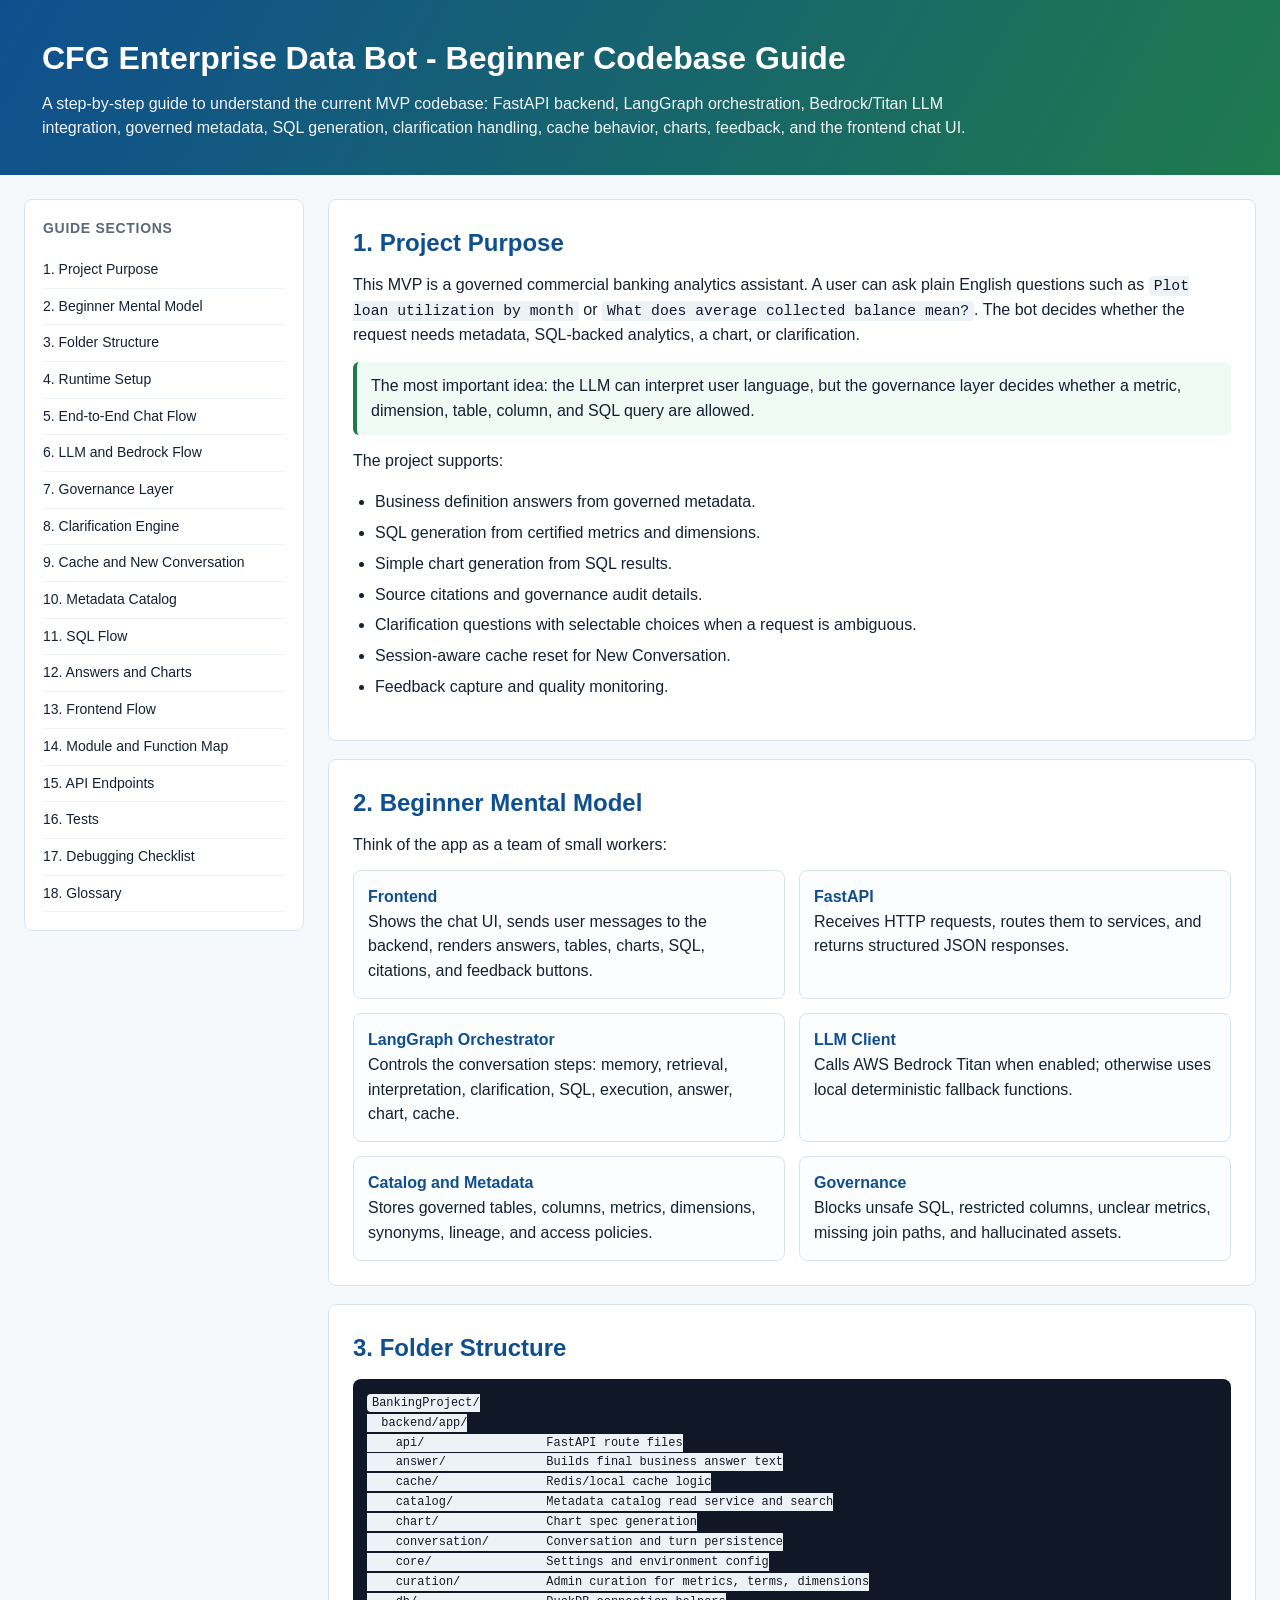
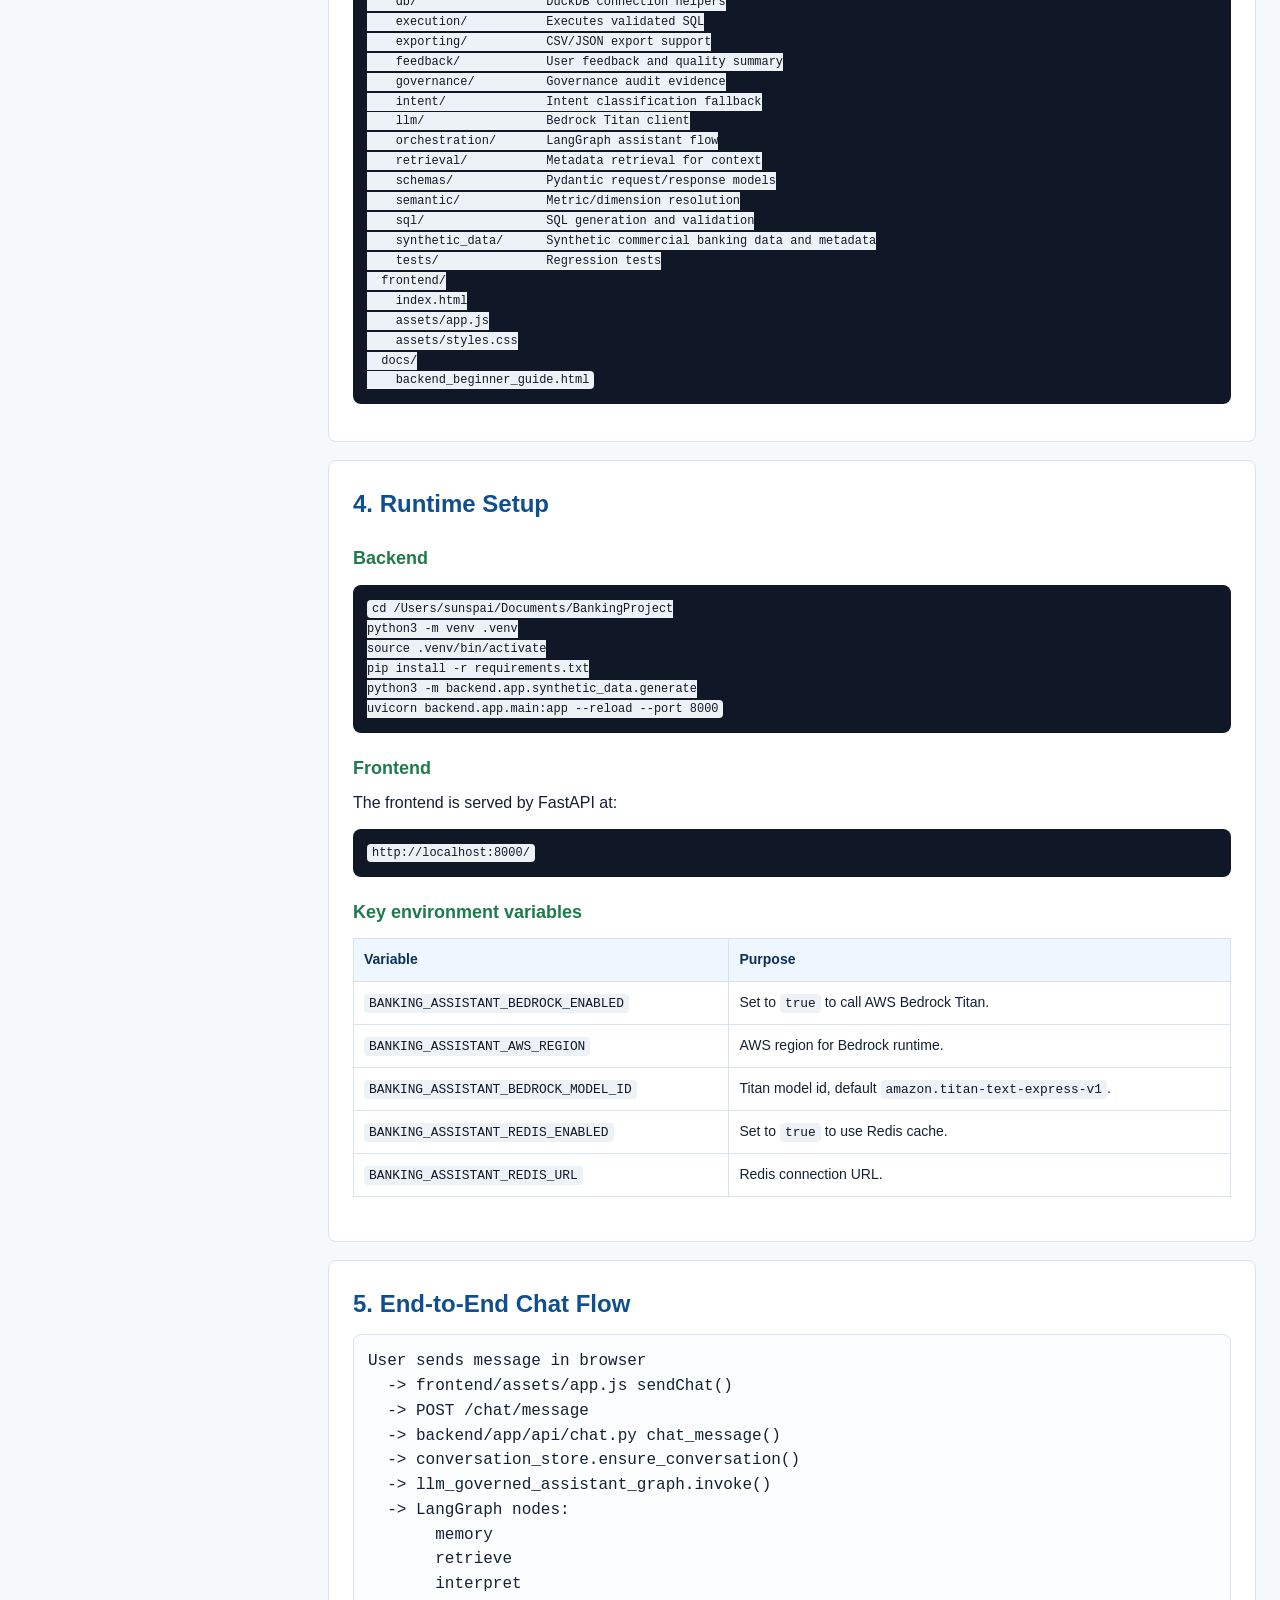
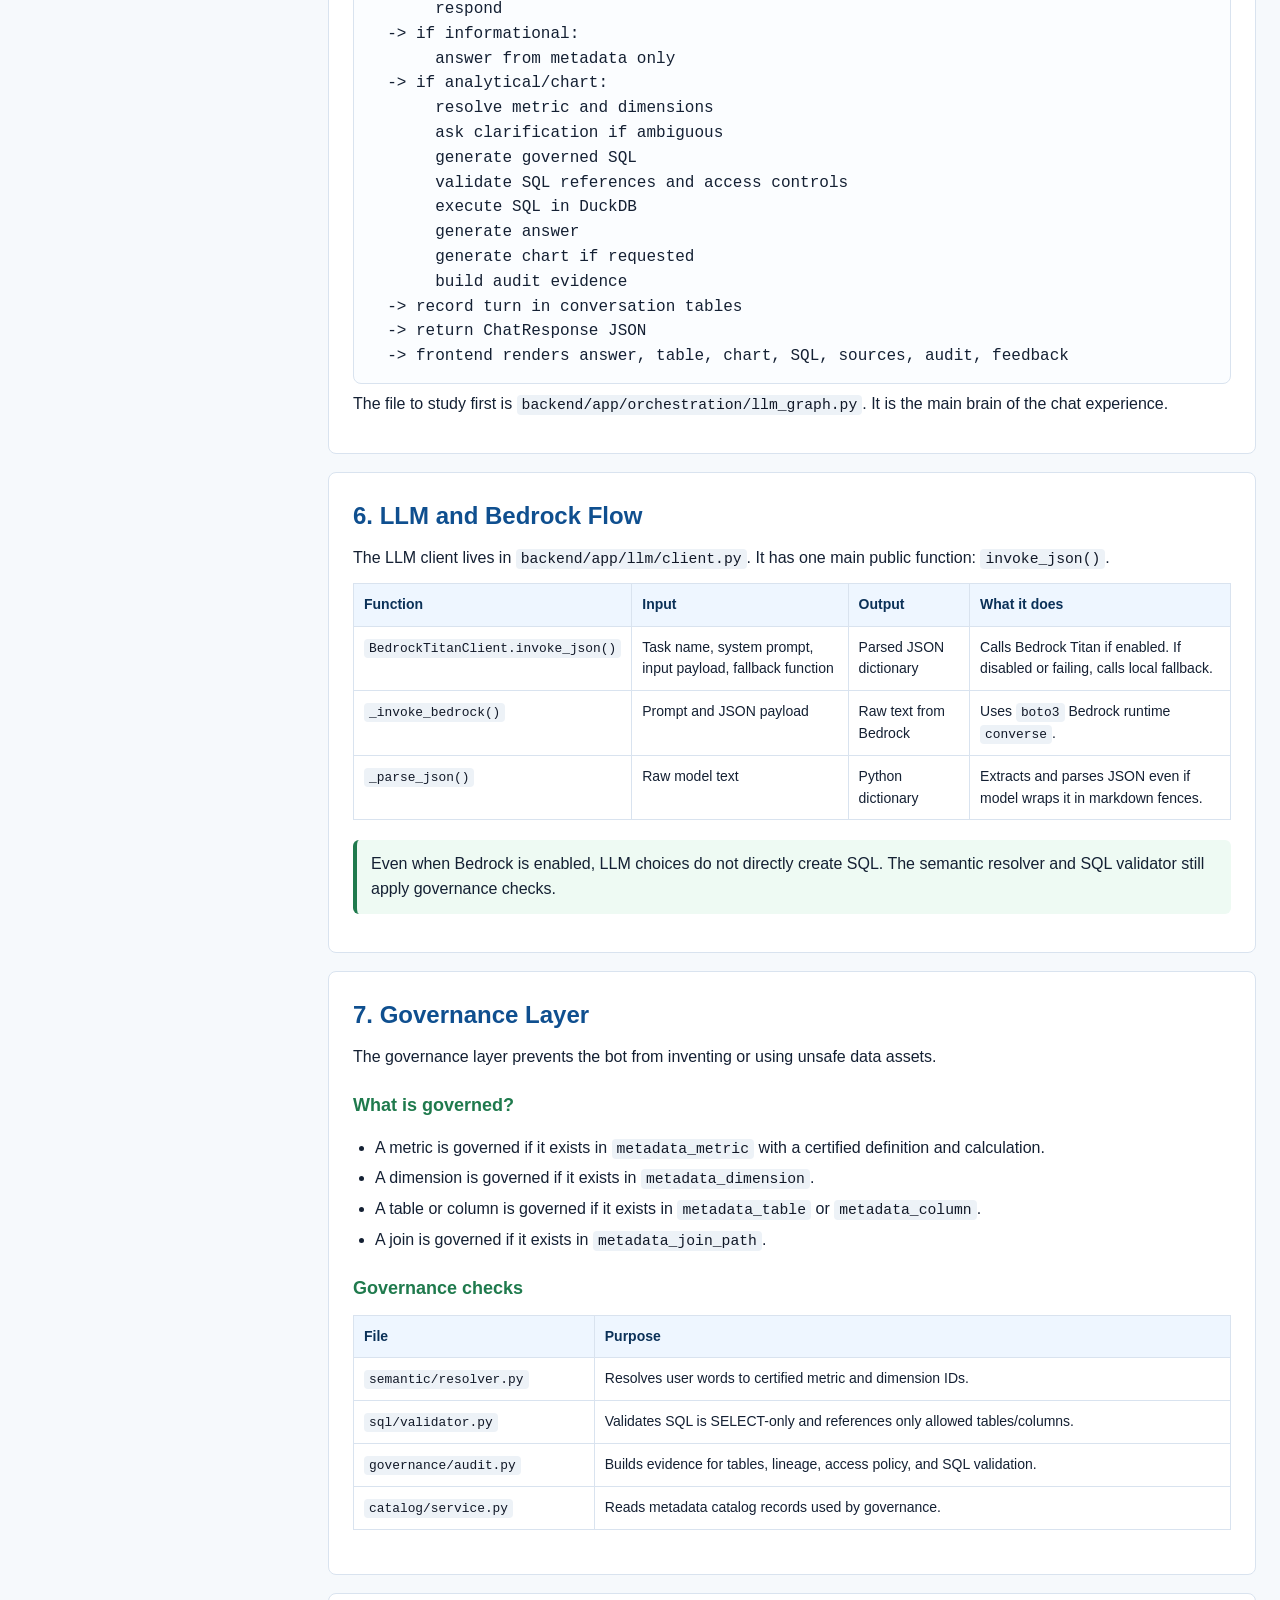
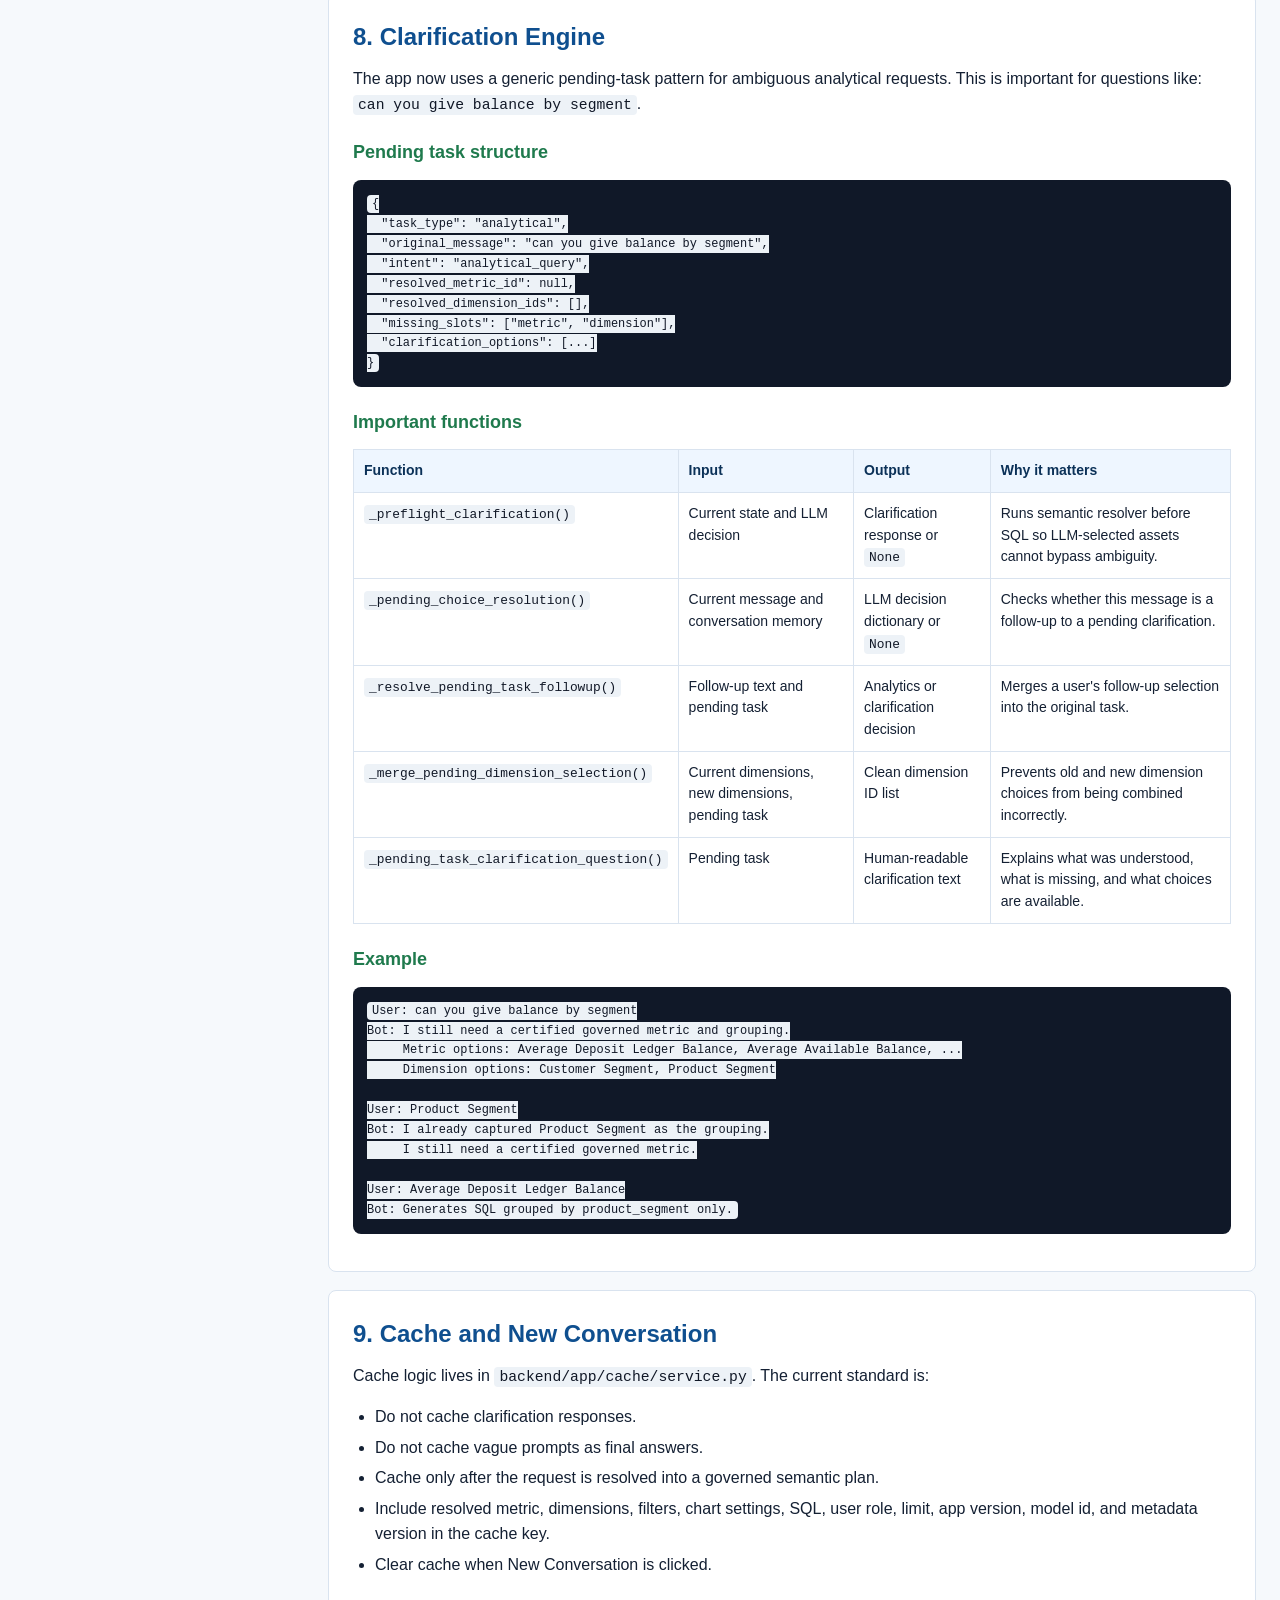
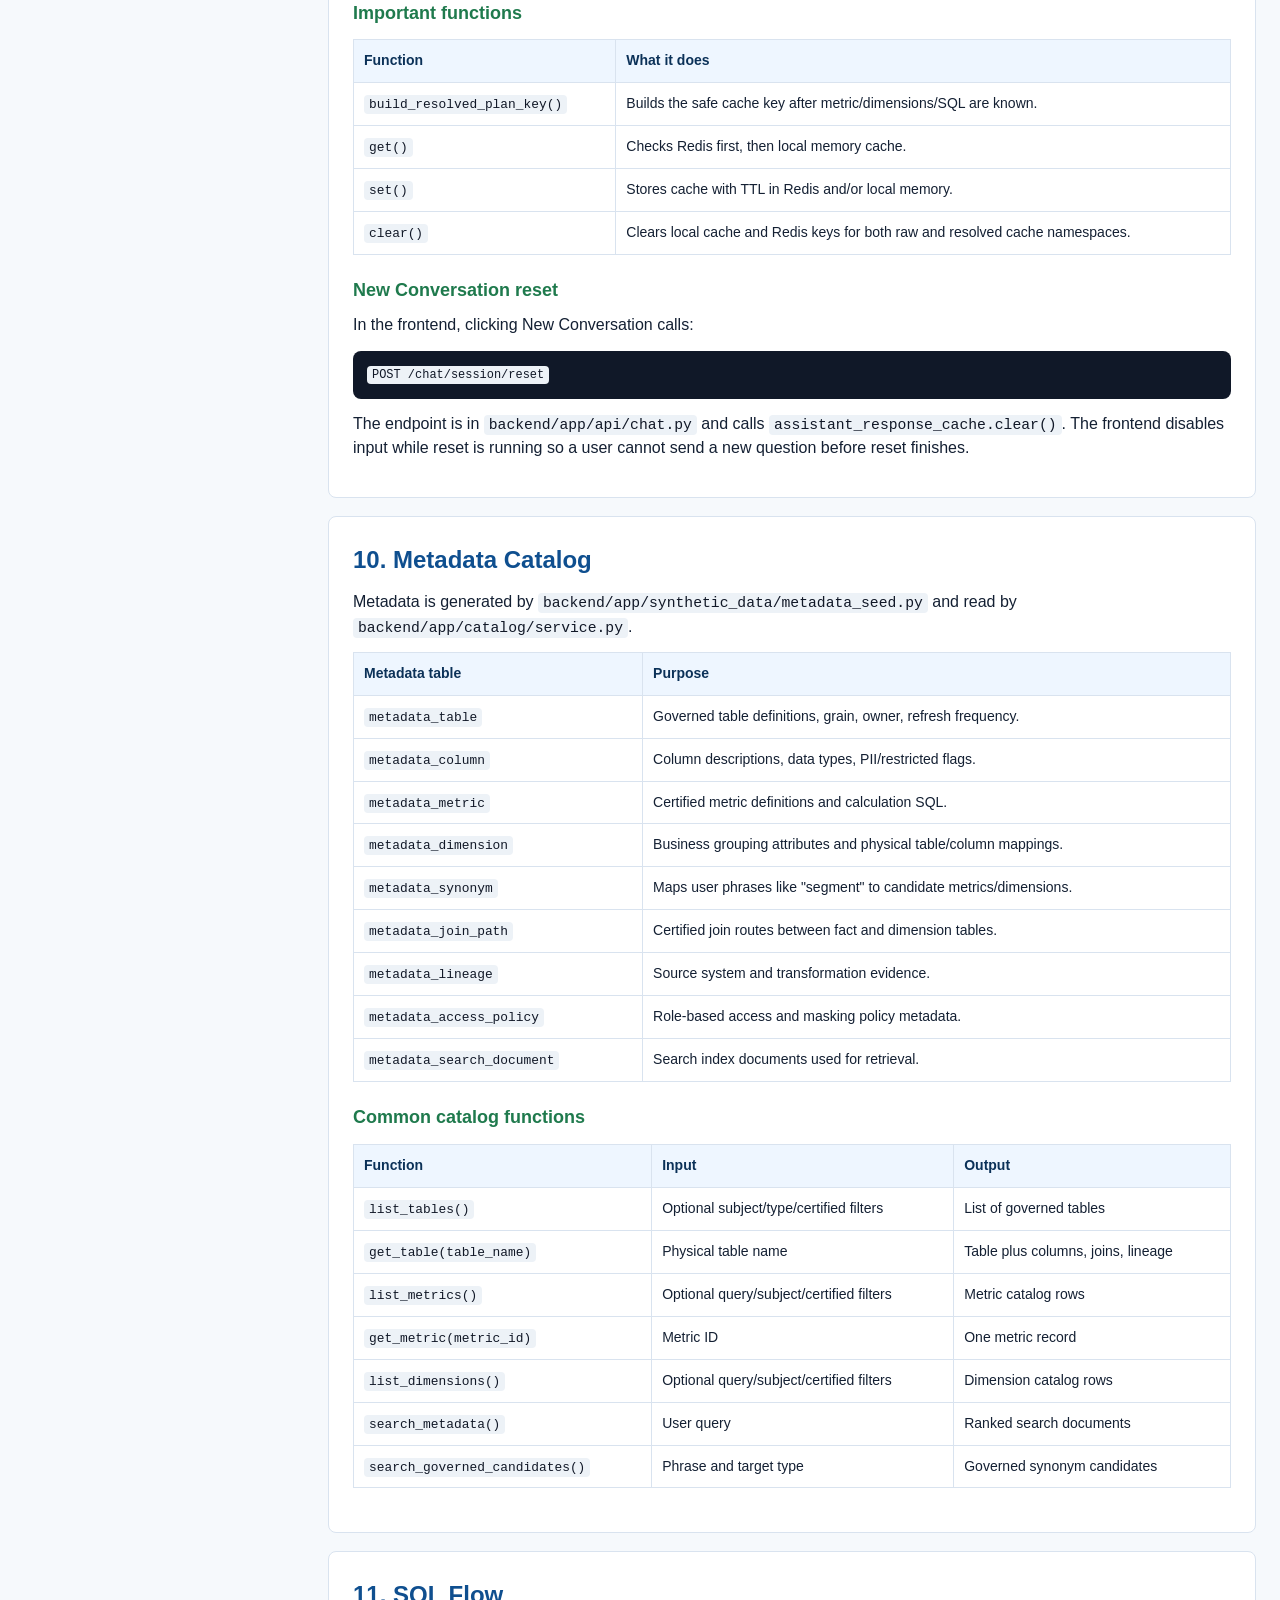
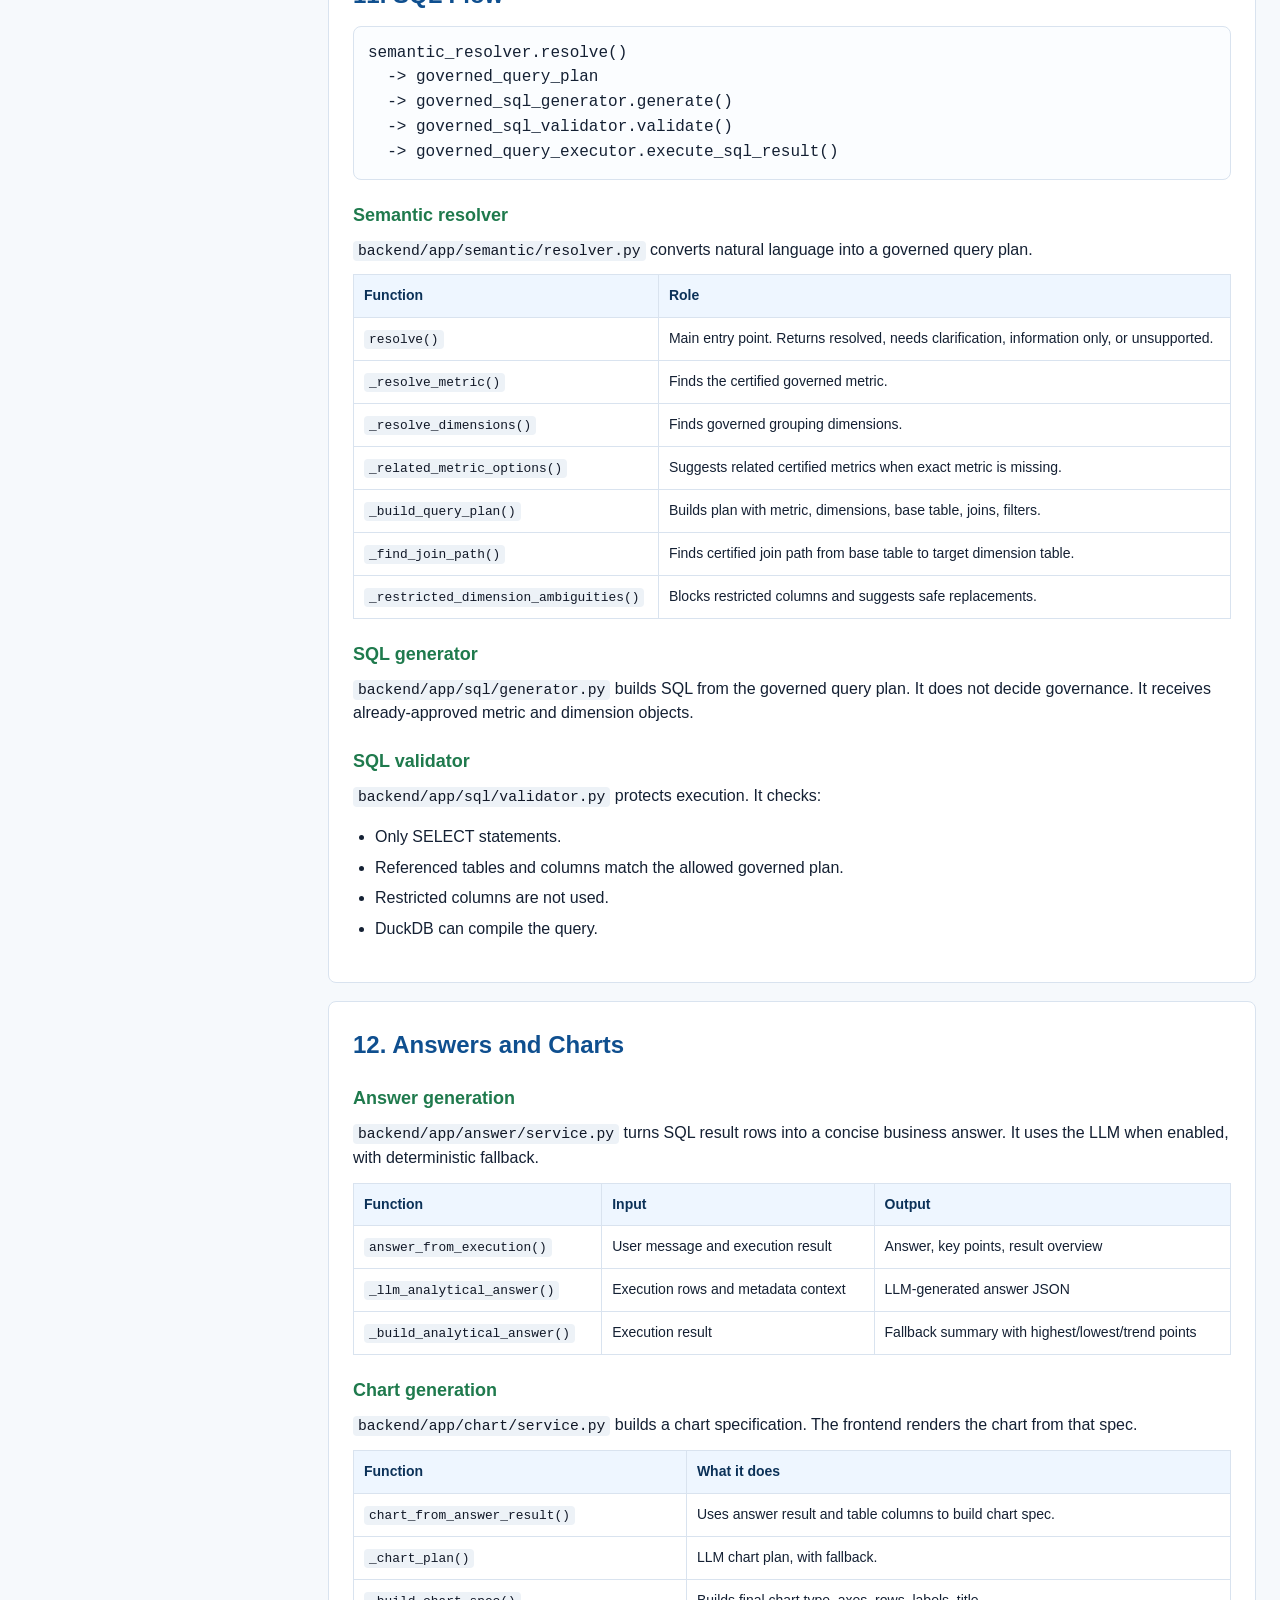
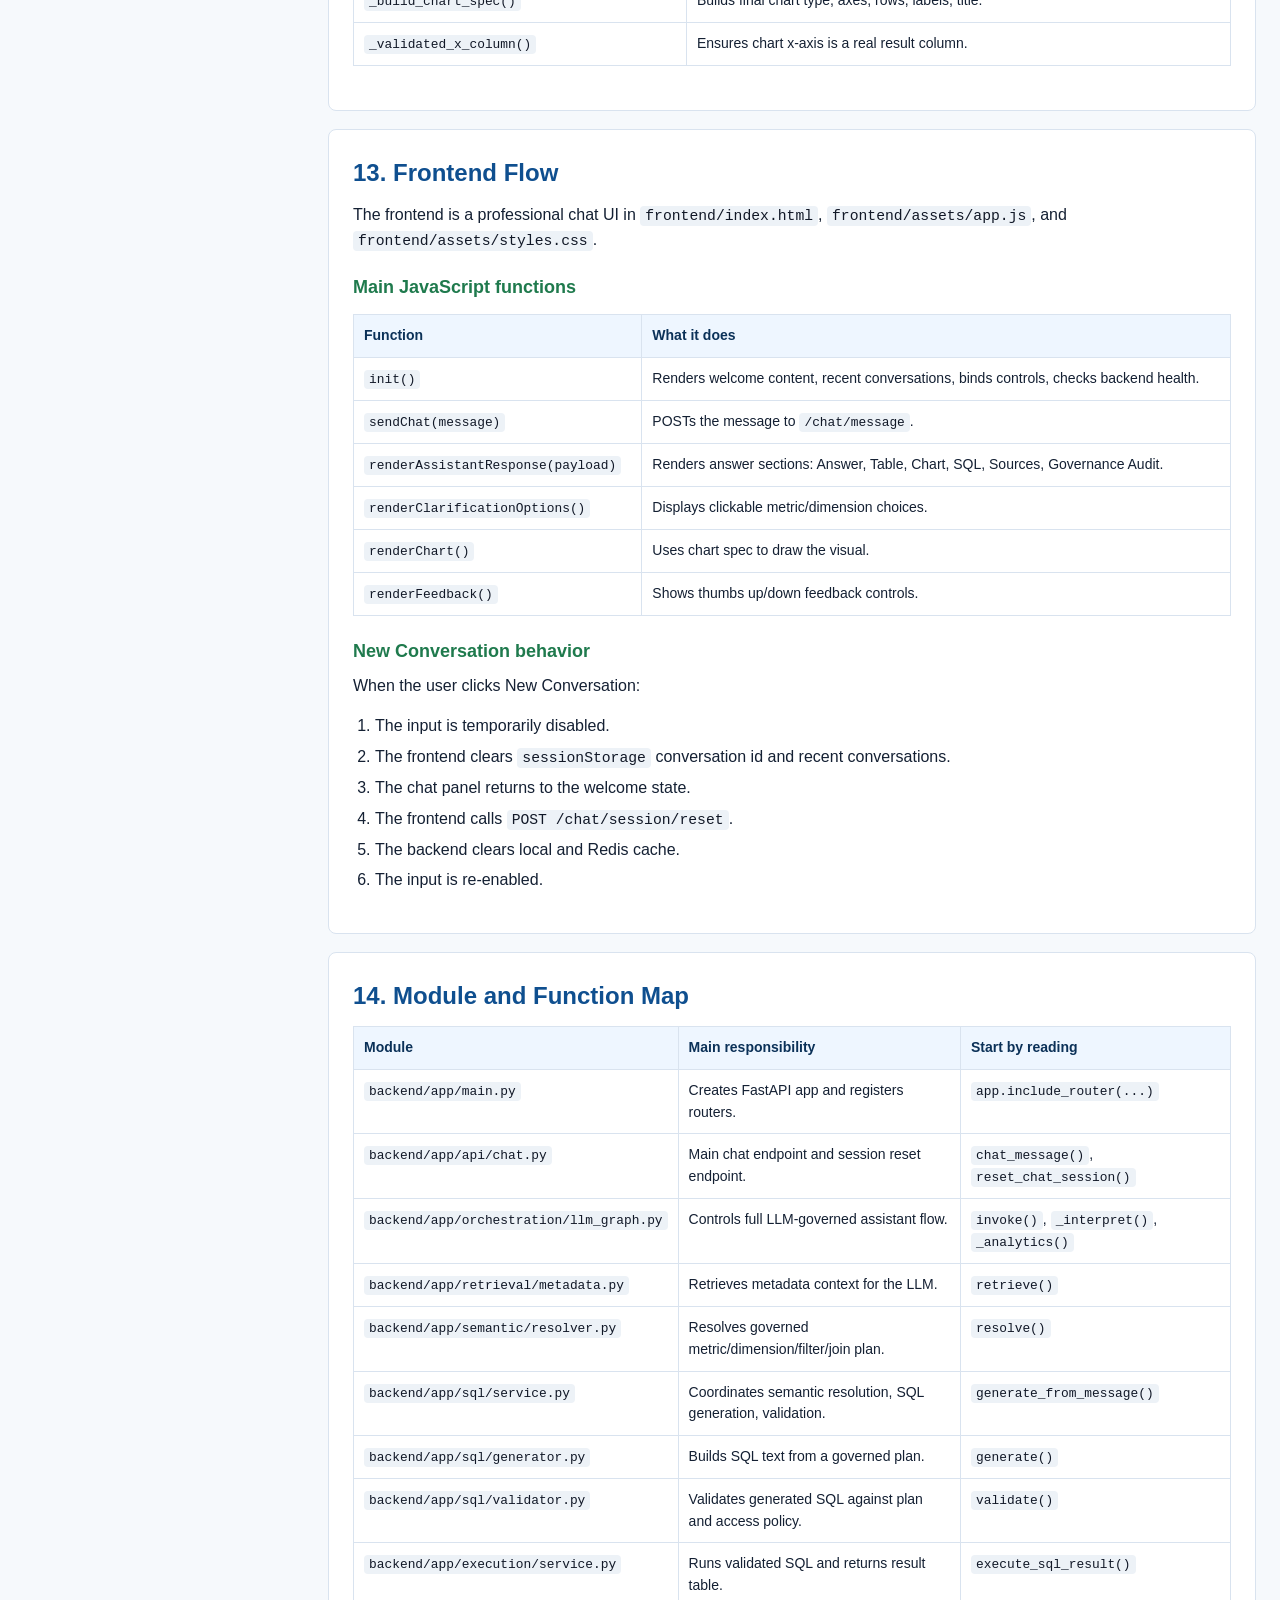
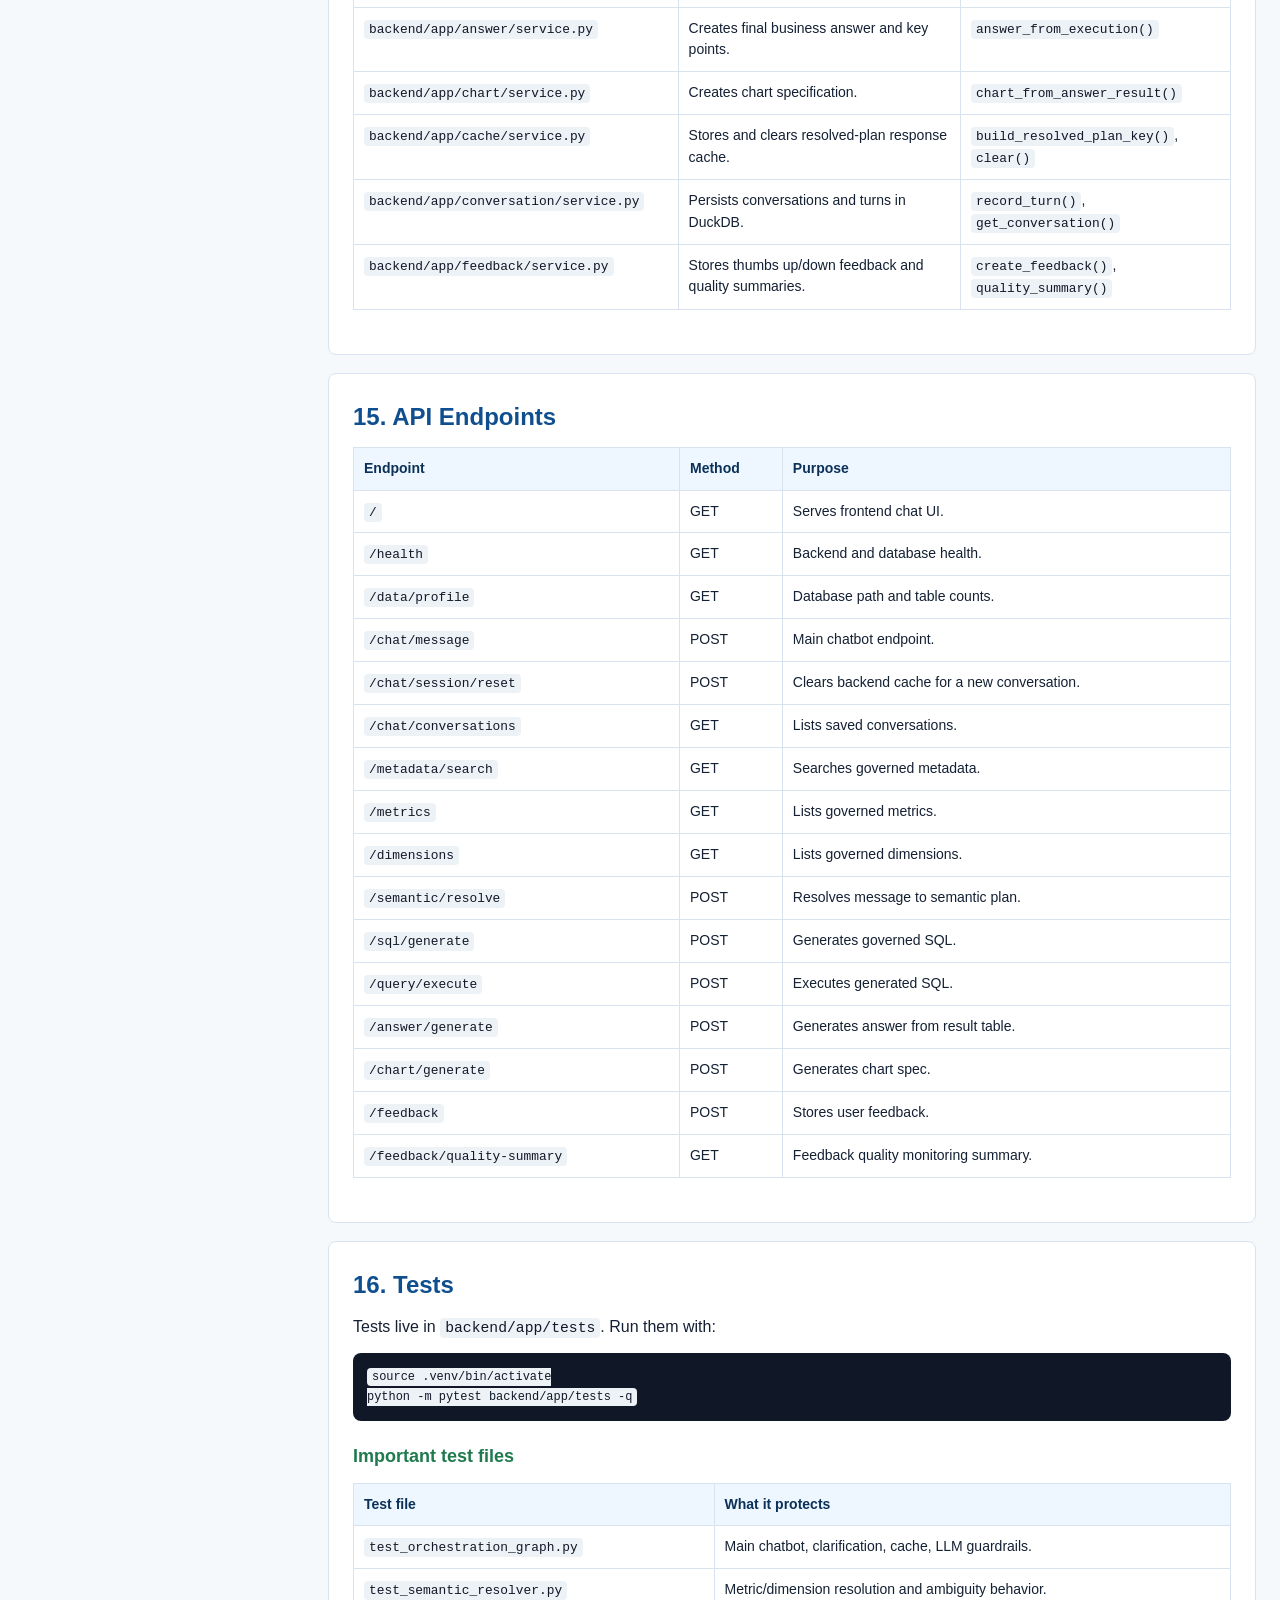
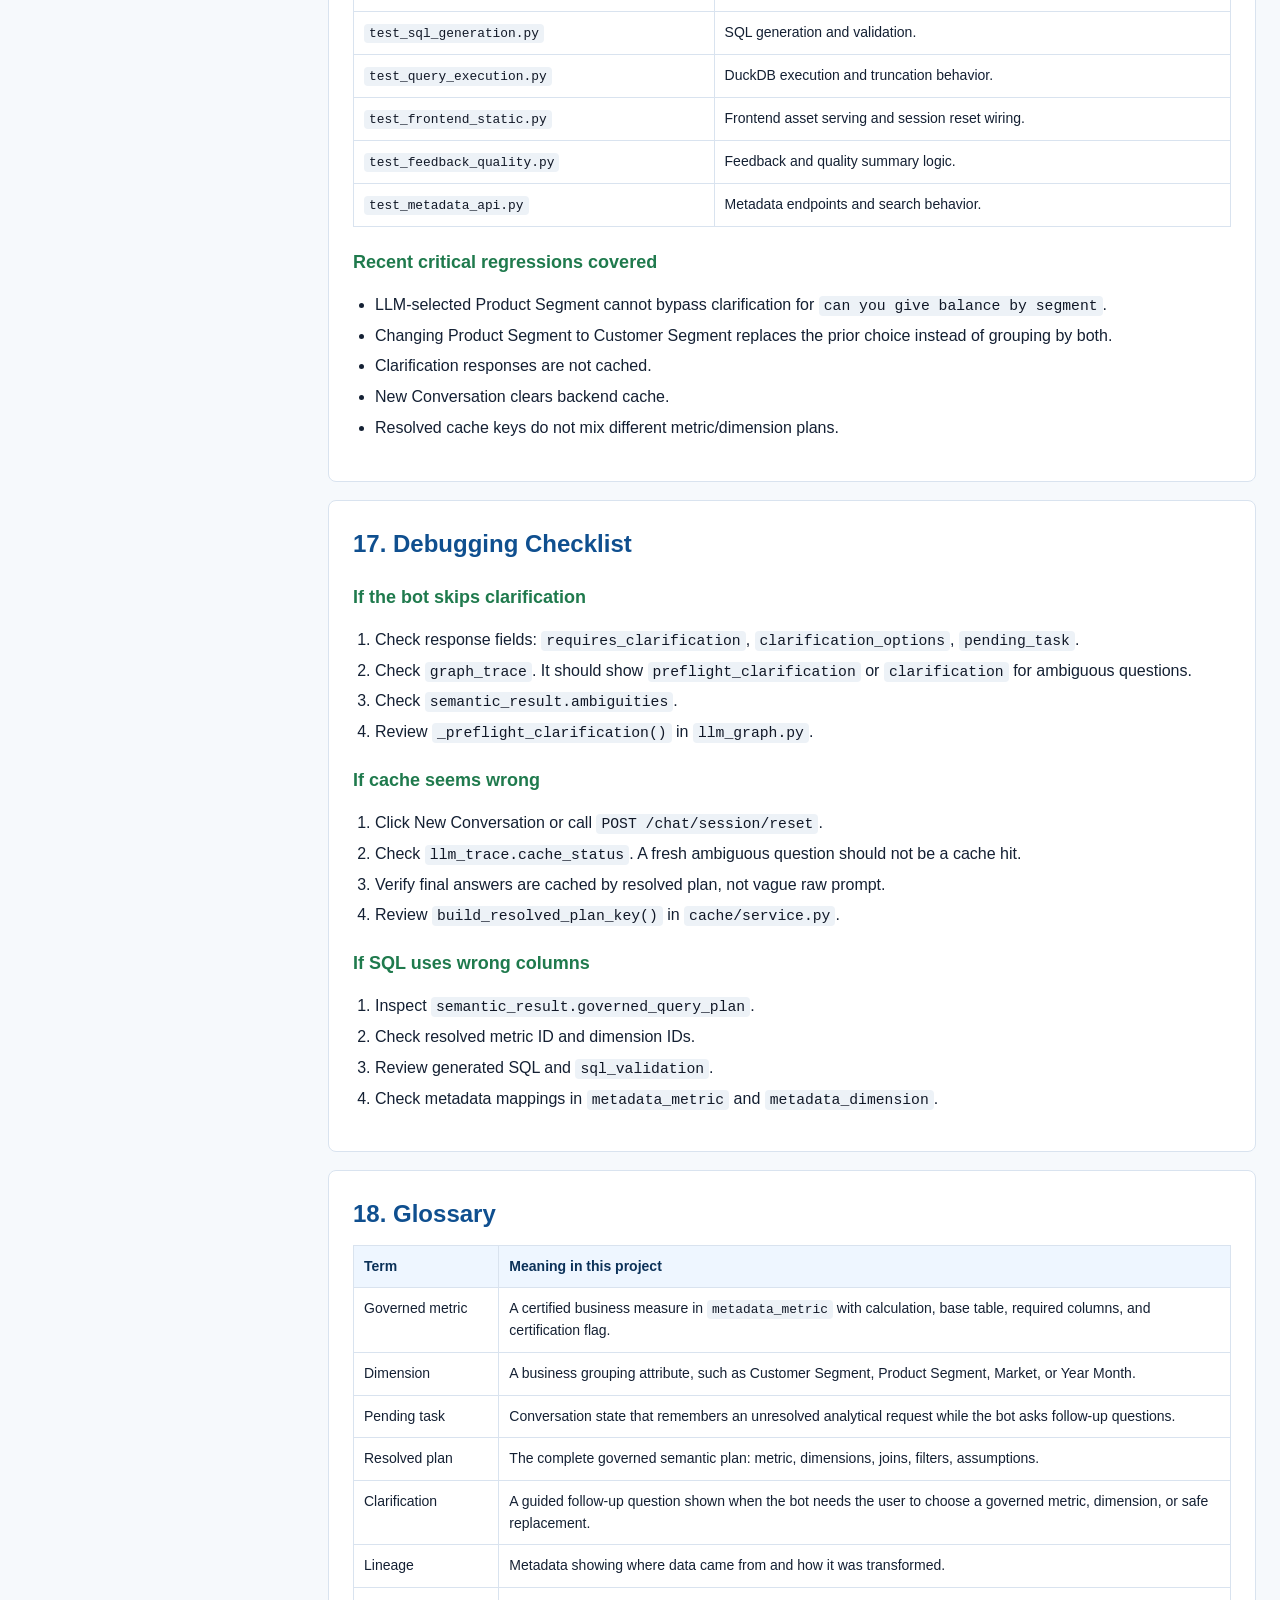
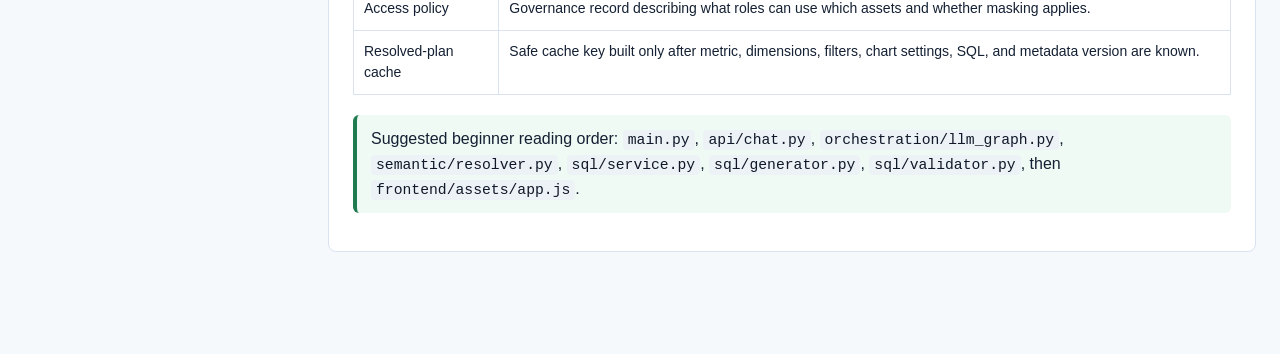
==== commit c553d01c: "lineage issue fixed" ====
--- a/docs/backend_beginner_guide.html
+++ b/docs/backend_beginner_guide.html
@@ -1,711 +1,731 @@
 <!doctype html>
 <html lang="en">
-  <head>
-    <meta charset="utf-8" />
-    <meta name="viewport" content="width=device-width, initial-scale=1" />
-    <title>CFG Enterprise Data Bot Backend Beginner Guide</title>
-    <style>
-      :root {
-        --page: #f4f7fb;
-        --surface: #ffffff;
-        --ink: #122234;
-        --muted: #637386;
-        --line: #d8e2ea;
-        --blue: #1b5f9e;
-        --green: #0b7d68;
-        --blue-soft: #e8f1fa;
-        --green-soft: #e7f5f1;
-        --warning-soft: #fff8e8;
-        --code-bg: #10263a;
-      }
-
-      * {
-        box-sizing: border-box;
-      }
-
-      body {
-        margin: 0;
-        background: var(--page);
-        color: var(--ink);
-        font-family:
-          Inter, ui-sans-serif, system-ui, -apple-system, BlinkMacSystemFont, "Segoe UI",
-          sans-serif;
-        letter-spacing: 0;
-      }
-
-      main {
-        width: min(1240px, calc(100vw - 32px));
-        margin: 0 auto;
-        padding: 28px 0 64px;
-      }
-
-      header,
-      section {
-        border: 1px solid var(--line);
-        border-radius: 8px;
-        background: var(--surface);
-        box-shadow: 0 16px 44px rgba(30, 54, 78, 0.1);
-      }
-
-      header {
-        padding: 28px;
-      }
-
-      section {
-        margin-top: 18px;
-        padding: 22px 24px;
-      }
-
-      h1,
-      h2,
-      h3 {
-        margin: 0;
-        line-height: 1.15;
-      }
-
-      h1 {
-        font-size: 2.35rem;
-      }
-
-      h2 {
-        margin-bottom: 12px;
-        font-size: 1.45rem;
-      }
-
-      h3 {
-        margin-top: 20px;
-        margin-bottom: 8px;
-        font-size: 1.08rem;
-      }
-
-      p,
-      li {
-        line-height: 1.62;
-      }
-
-      p {
-        margin: 10px 0;
-      }
-
-      a {
-        color: var(--blue);
-      }
-
-      code,
-      pre {
-        font-family: "SFMono-Regular", Consolas, "Liberation Mono", Menlo, monospace;
-      }
-
-      code {
-        padding: 1px 5px;
-        border: 1px solid #dce7ef;
-        border-radius: 6px;
-        background: #eef4f8;
-      }
-
-      pre {
-        overflow: auto;
-        padding: 14px;
-        border-radius: 8px;
-        background: var(--code-bg);
-        color: #eef7fb;
-        line-height: 1.5;
-      }
-
-      table {
-        width: 100%;
-        margin-top: 10px;
-        border-collapse: collapse;
-      }
-
-      th,
-      td {
-        padding: 10px 12px;
-        border-bottom: 1px solid var(--line);
-        text-align: left;
-        vertical-align: top;
-      }
-
-      th {
-        background: #eef4f8;
-        color: #40596f;
-        font-size: 0.78rem;
-        text-transform: uppercase;
-      }
-
-      .tag {
-        display: inline-block;
-        margin: 0 6px 10px 0;
-        padding: 4px 8px;
-        border-radius: 999px;
-        background: var(--blue-soft);
-        color: var(--blue);
-        font-size: 0.78rem;
-        font-weight: 800;
-      }
-
-      .tag.green {
-        background: var(--green-soft);
-        color: var(--green);
-      }
-
-      .grid {
-        display: grid;
-        grid-template-columns: repeat(2, minmax(0, 1fr));
-        gap: 14px;
-      }
-
-      .card {
-        padding: 14px;
-        border: 1px solid var(--line);
-        border-radius: 8px;
-        background: #fbfdff;
-      }
-
-      .note {
-        padding: 12px 14px;
-        border-left: 4px solid var(--green);
-        border-radius: 8px;
-        background: var(--green-soft);
-      }
-
-      .warning {
-        padding: 12px 14px;
-        border-left: 4px solid #c58b2a;
-        border-radius: 8px;
-        background: var(--warning-soft);
-      }
-
-      .flow {
-        display: grid;
-        gap: 8px;
-      }
-
-      .step {
-        padding: 10px 12px;
-        border-left: 4px solid var(--blue);
-        border-radius: 8px;
-        background: var(--blue-soft);
-      }
-
-      .step.green {
-        border-left-color: var(--green);
-        background: var(--green-soft);
-      }
-
-      .small {
-        color: var(--muted);
-        font-size: 0.92rem;
-      }
-
-      @media (max-width: 860px) {
-        main {
-          width: calc(100vw - 20px);
-          padding-top: 12px;
-        }
-
-        .grid {
-          grid-template-columns: 1fr;
-        }
-      }
-    </style>
-  </head>
-  <body>
-    <main>
-      <header>
-        <span class="tag green">CFG Enterprise Data Bot</span>
-        <span class="tag">Beginner backend guide</span>
-        <h1>Backend Code Walkthrough</h1>
-        <p>
-          This guide is for a beginner who wants to understand the backend code step by step.
-          It explains the project structure, how data moves through the application, and what the
-          important modules, classes, and functions take as input and return as output.
-        </p>
-        <p class="small">
-          Best way to use this guide: open it side-by-side with the code editor, start from
-          <code>backend/app/main.py</code>, then follow the reading path below.
-        </p>
-      </header>
+<head>
+  <meta charset="utf-8">
+  <meta name="viewport" content="width=device-width, initial-scale=1">
+  <title>CFG Enterprise Data Bot - Beginner Codebase Guide</title>
+  <style>
+    :root {
+      --blue: #0f4f8f;
+      --green: #1f7a4d;
+      --ink: #142033;
+      --muted: #5b677a;
+      --line: #d9e3ef;
+      --soft-blue: #eef6ff;
+      --soft-green: #eefaf3;
+      --panel: #ffffff;
+      --bg: #f6f9fc;
+      --code: #101828;
+    }
+    * { box-sizing: border-box; }
+    body {
+      margin: 0;
+      font-family: Inter, Arial, Helvetica, sans-serif;
+      background: var(--bg);
+      color: var(--ink);
+      line-height: 1.55;
+    }
+    header {
+      background: linear-gradient(120deg, var(--blue), var(--green));
+      color: white;
+      padding: 34px 42px;
+    }
+    header h1 {
+      margin: 0 0 8px;
+      font-size: 32px;
+      letter-spacing: 0;
+    }
+    header p {
+      max-width: 980px;
+      margin: 0;
+      font-size: 16px;
+      opacity: 0.94;
+    }
+    main {
+      display: grid;
+      grid-template-columns: 280px minmax(0, 1fr);
+      gap: 24px;
+      padding: 24px;
+      max-width: 1440px;
+      margin: 0 auto;
+    }
+    nav {
+      position: sticky;
+      top: 16px;
+      align-self: start;
+      background: var(--panel);
+      border: 1px solid var(--line);
+      border-radius: 8px;
+      padding: 18px;
+    }
+    nav h2 {
+      font-size: 14px;
+      margin: 0 0 12px;
+      text-transform: uppercase;
+      color: var(--muted);
+      letter-spacing: 0.05em;
+    }
+    nav a {
+      display: block;
+      color: var(--ink);
+      text-decoration: none;
+      padding: 7px 0;
+      border-bottom: 1px solid #edf2f7;
+      font-size: 14px;
+    }
+    nav a:hover { color: var(--blue); }
+    section {
+      background: var(--panel);
+      border: 1px solid var(--line);
+      border-radius: 8px;
+      padding: 24px;
+      margin-bottom: 18px;
+    }
+    h2 {
+      margin: 0 0 12px;
+      color: var(--blue);
+      font-size: 24px;
+    }
+    h3 {
+      margin: 22px 0 8px;
+      color: var(--green);
+      font-size: 18px;
+    }
+    h4 {
+      margin: 18px 0 8px;
+      color: var(--ink);
+      font-size: 15px;
+    }
+    p { margin: 8px 0 12px; }
+    ul, ol { padding-left: 22px; }
+    li { margin: 6px 0; }
+    code {
+      font-family: "SFMono-Regular", Consolas, "Liberation Mono", monospace;
+      background: #edf2f7;
+      color: #111827;
+      padding: 2px 5px;
+      border-radius: 4px;
+      font-size: 0.92em;
+    }
+    pre {
+      overflow-x: auto;
+      background: var(--code);
+      color: #e5edf8;
+      padding: 14px;
+      border-radius: 8px;
+      font-size: 13px;
+      line-height: 1.5;
+    }
+    table {
+      width: 100%;
+      border-collapse: collapse;
+      margin: 12px 0 20px;
+      font-size: 14px;
+    }
+    th, td {
+      border: 1px solid var(--line);
+      padding: 10px;
+      vertical-align: top;
+      text-align: left;
+    }
+    th {
+      background: var(--soft-blue);
+      color: #0b3158;
+    }
+    .callout {
+      border-left: 4px solid var(--green);
+      background: var(--soft-green);
+      padding: 12px 14px;
+      border-radius: 6px;
+      margin: 14px 0;
+    }
+    .warning {
+      border-left-color: #b7791f;
+      background: #fff8e6;
+    }
+    .grid {
+      display: grid;
+      grid-template-columns: repeat(2, minmax(0, 1fr));
+      gap: 14px;
+    }
+    .card {
+      border: 1px solid var(--line);
+      border-radius: 8px;
+      padding: 14px;
+      background: #fbfdff;
+    }
+    .card strong { color: var(--blue); }
+    .flow {
+      border: 1px solid var(--line);
+      background: #fbfdff;
+      border-radius: 8px;
+      padding: 14px;
+      font-family: "SFMono-Regular", Consolas, monospace;
+      white-space: pre-wrap;
+    }
+    .tag {
+      display: inline-block;
+      padding: 2px 8px;
+      border-radius: 999px;
+      background: var(--soft-blue);
+      color: var(--blue);
+      font-size: 12px;
+      font-weight: 700;
+      margin-right: 4px;
+    }
+    @media (max-width: 980px) {
+      main { grid-template-columns: 1fr; padding: 14px; }
+      nav { position: static; }
+      .grid { grid-template-columns: 1fr; }
+      header { padding: 28px 18px; }
+    }
+  </style>
+</head>
+<body>
+  <header>
+    <h1>CFG Enterprise Data Bot - Beginner Codebase Guide</h1>
+    <p>
+      A step-by-step guide to understand the current MVP codebase: FastAPI backend,
+      LangGraph orchestration, Bedrock/Titan LLM integration, governed metadata,
+      SQL generation, clarification handling, cache behavior, charts, feedback, and the frontend chat UI.
+    </p>
+  </header>
+
+  <main>
+    <nav>
+      <h2>Guide Sections</h2>
+      <a href="#purpose">1. Project Purpose</a>
+      <a href="#mental-model">2. Beginner Mental Model</a>
+      <a href="#structure">3. Folder Structure</a>
+      <a href="#runtime">4. Runtime Setup</a>
+      <a href="#end-to-end">5. End-to-End Chat Flow</a>
+      <a href="#llm">6. LLM and Bedrock Flow</a>
+      <a href="#governance">7. Governance Layer</a>
+      <a href="#clarification">8. Clarification Engine</a>
+      <a href="#cache">9. Cache and New Conversation</a>
+      <a href="#metadata">10. Metadata Catalog</a>
+      <a href="#sql">11. SQL Flow</a>
+      <a href="#answer-chart">12. Answers and Charts</a>
+      <a href="#frontend">13. Frontend Flow</a>
+      <a href="#modules">14. Module and Function Map</a>
+      <a href="#api">15. API Endpoints</a>
+      <a href="#tests">16. Tests</a>
+      <a href="#debug">17. Debugging Checklist</a>
+      <a href="#glossary">18. Glossary</a>
+    </nav>
+
+    <div>
+      <section id="purpose">
+        <h2>1. Project Purpose</h2>
+        <p>
+          This MVP is a governed commercial banking analytics assistant. A user can ask plain English questions
+          such as <code>Plot loan utilization by month</code> or <code>What does average collected balance mean?</code>.
+          The bot decides whether the request needs metadata, SQL-backed analytics, a chart, or clarification.
+        </p>
+        <div class="callout">
+          The most important idea: the LLM can interpret user language, but the governance layer decides whether a metric,
+          dimension, table, column, and SQL query are allowed.
+        </div>
+        <p>The project supports:</p>
+        <ul>
+          <li>Business definition answers from governed metadata.</li>
+          <li>SQL generation from certified metrics and dimensions.</li>
+          <li>Simple chart generation from SQL results.</li>
+          <li>Source citations and governance audit details.</li>
+          <li>Clarification questions with selectable choices when a request is ambiguous.</li>
+          <li>Session-aware cache reset for New Conversation.</li>
+          <li>Feedback capture and quality monitoring.</li>
+        </ul>
+      </section>
 
       <section id="mental-model">
-        <h2>1. Simple Mental Model</h2>
-        <p>The backend is a FastAPI application. Think of it as a set of layers:</p>
-        <div class="flow">
-          <div class="step green">API layer receives HTTP requests from the frontend.</div>
-          <div class="step">Orchestration layer decides what type of question the user asked.</div>
-          <div class="step">Retrieval and catalog layers fetch governed metadata.</div>
-          <div class="step">LLM layer asks Bedrock Titan for structured decisions, or uses local fallback.</div>
-          <div class="step">Semantic layer resolves metrics, dimensions, joins, and filters.</div>
-          <div class="step">SQL layer generates and validates safe SQL.</div>
-          <div class="step">Execution layer runs validated SQL against DuckDB.</div>
-          <div class="step">Answer and chart layers create the final business response.</div>
-          <div class="step green">Conversation, audit, export, curation, and feedback layers persist supporting evidence.</div>
+        <h2>2. Beginner Mental Model</h2>
+        <p>Think of the app as a team of small workers:</p>
+        <div class="grid">
+          <div class="card"><strong>Frontend</strong><br>Shows the chat UI, sends user messages to the backend, renders answers, tables, charts, SQL, citations, and feedback buttons.</div>
+          <div class="card"><strong>FastAPI</strong><br>Receives HTTP requests, routes them to services, and returns structured JSON responses.</div>
+          <div class="card"><strong>LangGraph Orchestrator</strong><br>Controls the conversation steps: memory, retrieval, interpretation, clarification, SQL, execution, answer, chart, cache.</div>
+          <div class="card"><strong>LLM Client</strong><br>Calls AWS Bedrock Titan when enabled; otherwise uses local deterministic fallback functions.</div>
+          <div class="card"><strong>Catalog and Metadata</strong><br>Stores governed tables, columns, metrics, dimensions, synonyms, lineage, and access policies.</div>
+          <div class="card"><strong>Governance</strong><br>Blocks unsafe SQL, restricted columns, unclear metrics, missing join paths, and hallucinated assets.</div>
         </div>
       </section>
 
-      <section id="read-order">
-        <h2>2. Recommended Reading Order</h2>
+      <section id="structure">
+        <h2>3. Folder Structure</h2>
+        <pre><code>BankingProject/
+  backend/app/
+    api/                 FastAPI route files
+    answer/              Builds final business answer text
+    cache/               Redis/local cache logic
+    catalog/             Metadata catalog read service and search
+    chart/               Chart spec generation
+    conversation/        Conversation and turn persistence
+    core/                Settings and environment config
+    curation/            Admin curation for metrics, terms, dimensions
+    db/                  DuckDB connection helpers
+    execution/           Executes validated SQL
+    exporting/           CSV/JSON export support
+    feedback/            User feedback and quality summary
+    governance/          Governance audit evidence
+    intent/              Intent classification fallback
+    llm/                 Bedrock Titan client
+    orchestration/       LangGraph assistant flow
+    retrieval/           Metadata retrieval for context
+    schemas/             Pydantic request/response models
+    semantic/            Metric/dimension resolution
+    sql/                 SQL generation and validation
+    synthetic_data/      Synthetic commercial banking data and metadata
+    tests/               Regression tests
+  frontend/
+    index.html
+    assets/app.js
+    assets/styles.css
+  docs/
+    backend_beginner_guide.html</code></pre>
+      </section>
+
+      <section id="runtime">
+        <h2>4. Runtime Setup</h2>
+        <h3>Backend</h3>
+        <pre><code>cd /Users/sunspai/Documents/BankingProject
+python3 -m venv .venv
+source .venv/bin/activate
+pip install -r requirements.txt
+python3 -m backend.app.synthetic_data.generate
+uvicorn backend.app.main:app --reload --port 8000</code></pre>
+        <h3>Frontend</h3>
+        <p>The frontend is served by FastAPI at:</p>
+        <pre><code>http://localhost:8000/</code></pre>
+        <h3>Key environment variables</h3>
+        <table>
+          <tr><th>Variable</th><th>Purpose</th></tr>
+          <tr><td><code>BANKING_ASSISTANT_BEDROCK_ENABLED</code></td><td>Set to <code>true</code> to call AWS Bedrock Titan.</td></tr>
+          <tr><td><code>BANKING_ASSISTANT_AWS_REGION</code></td><td>AWS region for Bedrock runtime.</td></tr>
+          <tr><td><code>BANKING_ASSISTANT_BEDROCK_MODEL_ID</code></td><td>Titan model id, default <code>amazon.titan-text-express-v1</code>.</td></tr>
+          <tr><td><code>BANKING_ASSISTANT_REDIS_ENABLED</code></td><td>Set to <code>true</code> to use Redis cache.</td></tr>
+          <tr><td><code>BANKING_ASSISTANT_REDIS_URL</code></td><td>Redis connection URL.</td></tr>
+        </table>
+      </section>
+
+      <section id="end-to-end">
+        <h2>5. End-to-End Chat Flow</h2>
+        <div class="flow">User sends message in browser
+  -> frontend/assets/app.js sendChat()
+  -> POST /chat/message
+  -> backend/app/api/chat.py chat_message()
+  -> conversation_store.ensure_conversation()
+  -> llm_governed_assistant_graph.invoke()
+  -> LangGraph nodes:
+       memory
+       retrieve
+       interpret
+       respond
+  -> if informational:
+       answer from metadata only
+  -> if analytical/chart:
+       resolve metric and dimensions
+       ask clarification if ambiguous
+       generate governed SQL
+       validate SQL references and access controls
+       execute SQL in DuckDB
+       generate answer
+       generate chart if requested
+       build audit evidence
+  -> record turn in conversation tables
+  -> return ChatResponse JSON
+  -> frontend renders answer, table, chart, SQL, sources, audit, feedback</div>
+        <p>
+          The file to study first is <code>backend/app/orchestration/llm_graph.py</code>. It is the main brain of the chat experience.
+        </p>
+      </section>
+
+      <section id="llm">
+        <h2>6. LLM and Bedrock Flow</h2>
+        <p>
+          The LLM client lives in <code>backend/app/llm/client.py</code>. It has one main public function:
+          <code>invoke_json()</code>.
+        </p>
+        <table>
+          <tr><th>Function</th><th>Input</th><th>Output</th><th>What it does</th></tr>
+          <tr>
+            <td><code>BedrockTitanClient.invoke_json()</code></td>
+            <td>Task name, system prompt, input payload, fallback function</td>
+            <td>Parsed JSON dictionary</td>
+            <td>Calls Bedrock Titan if enabled. If disabled or failing, calls local fallback.</td>
+          </tr>
+          <tr>
+            <td><code>_invoke_bedrock()</code></td>
+            <td>Prompt and JSON payload</td>
+            <td>Raw text from Bedrock</td>
+            <td>Uses <code>boto3</code> Bedrock runtime <code>converse</code>.</td>
+          </tr>
+          <tr>
+            <td><code>_parse_json()</code></td>
+            <td>Raw model text</td>
+            <td>Python dictionary</td>
+            <td>Extracts and parses JSON even if model wraps it in markdown fences.</td>
+          </tr>
+        </table>
+        <div class="callout">
+          Even when Bedrock is enabled, LLM choices do not directly create SQL. The semantic resolver and SQL validator still apply governance checks.
+        </div>
+      </section>
+
+      <section id="governance">
+        <h2>7. Governance Layer</h2>
+        <p>The governance layer prevents the bot from inventing or using unsafe data assets.</p>
+        <h3>What is governed?</h3>
+        <ul>
+          <li>A metric is governed if it exists in <code>metadata_metric</code> with a certified definition and calculation.</li>
+          <li>A dimension is governed if it exists in <code>metadata_dimension</code>.</li>
+          <li>A table or column is governed if it exists in <code>metadata_table</code> or <code>metadata_column</code>.</li>
+          <li>A join is governed if it exists in <code>metadata_join_path</code>.</li>
+        </ul>
+        <h3>Governance checks</h3>
+        <table>
+          <tr><th>File</th><th>Purpose</th></tr>
+          <tr><td><code>semantic/resolver.py</code></td><td>Resolves user words to certified metric and dimension IDs.</td></tr>
+          <tr><td><code>sql/validator.py</code></td><td>Validates SQL is SELECT-only and references only allowed tables/columns.</td></tr>
+          <tr><td><code>governance/audit.py</code></td><td>Builds evidence for tables, lineage, access policy, and SQL validation.</td></tr>
+          <tr><td><code>catalog/service.py</code></td><td>Reads metadata catalog records used by governance.</td></tr>
+        </table>
+      </section>
+
+      <section id="clarification">
+        <h2>8. Clarification Engine</h2>
+        <p>
+          The app now uses a generic pending-task pattern for ambiguous analytical requests. This is important for questions like:
+          <code>can you give balance by segment</code>.
+        </p>
+        <h3>Pending task structure</h3>
+        <pre><code>{
+  "task_type": "analytical",
+  "original_message": "can you give balance by segment",
+  "intent": "analytical_query",
+  "resolved_metric_id": null,
+  "resolved_dimension_ids": [],
+  "missing_slots": ["metric", "dimension"],
+  "clarification_options": [...]
+}</code></pre>
+        <h3>Important functions</h3>
+        <table>
+          <tr><th>Function</th><th>Input</th><th>Output</th><th>Why it matters</th></tr>
+          <tr>
+            <td><code>_preflight_clarification()</code></td>
+            <td>Current state and LLM decision</td>
+            <td>Clarification response or <code>None</code></td>
+            <td>Runs semantic resolver before SQL so LLM-selected assets cannot bypass ambiguity.</td>
+          </tr>
+          <tr>
+            <td><code>_pending_choice_resolution()</code></td>
+            <td>Current message and conversation memory</td>
+            <td>LLM decision dictionary or <code>None</code></td>
+            <td>Checks whether this message is a follow-up to a pending clarification.</td>
+          </tr>
+          <tr>
+            <td><code>_resolve_pending_task_followup()</code></td>
+            <td>Follow-up text and pending task</td>
+            <td>Analytics or clarification decision</td>
+            <td>Merges a user's follow-up selection into the original task.</td>
+          </tr>
+          <tr>
+            <td><code>_merge_pending_dimension_selection()</code></td>
+            <td>Current dimensions, new dimensions, pending task</td>
+            <td>Clean dimension ID list</td>
+            <td>Prevents old and new dimension choices from being combined incorrectly.</td>
+          </tr>
+          <tr>
+            <td><code>_pending_task_clarification_question()</code></td>
+            <td>Pending task</td>
+            <td>Human-readable clarification text</td>
+            <td>Explains what was understood, what is missing, and what choices are available.</td>
+          </tr>
+        </table>
+        <h3>Example</h3>
+        <pre><code>User: can you give balance by segment
+Bot: I still need a certified governed metric and grouping.
+     Metric options: Average Deposit Ledger Balance, Average Available Balance, ...
+     Dimension options: Customer Segment, Product Segment
+
+User: Product Segment
+Bot: I already captured Product Segment as the grouping.
+     I still need a certified governed metric.
+
+User: Average Deposit Ledger Balance
+Bot: Generates SQL grouped by product_segment only.</code></pre>
+      </section>
+
+      <section id="cache">
+        <h2>9. Cache and New Conversation</h2>
+        <p>
+          Cache logic lives in <code>backend/app/cache/service.py</code>. The current standard is:
+        </p>
+        <ul>
+          <li>Do not cache clarification responses.</li>
+          <li>Do not cache vague prompts as final answers.</li>
+          <li>Cache only after the request is resolved into a governed semantic plan.</li>
+          <li>Include resolved metric, dimensions, filters, chart settings, SQL, user role, limit, app version, model id, and metadata version in the cache key.</li>
+          <li>Clear cache when New Conversation is clicked.</li>
+        </ul>
+        <h3>Important functions</h3>
+        <table>
+          <tr><th>Function</th><th>What it does</th></tr>
+          <tr><td><code>build_resolved_plan_key()</code></td><td>Builds the safe cache key after metric/dimensions/SQL are known.</td></tr>
+          <tr><td><code>get()</code></td><td>Checks Redis first, then local memory cache.</td></tr>
+          <tr><td><code>set()</code></td><td>Stores cache with TTL in Redis and/or local memory.</td></tr>
+          <tr><td><code>clear()</code></td><td>Clears local cache and Redis keys for both raw and resolved cache namespaces.</td></tr>
+        </table>
+        <h3>New Conversation reset</h3>
+        <p>
+          In the frontend, clicking New Conversation calls:
+        </p>
+        <pre><code>POST /chat/session/reset</code></pre>
+        <p>
+          The endpoint is in <code>backend/app/api/chat.py</code> and calls <code>assistant_response_cache.clear()</code>.
+          The frontend disables input while reset is running so a user cannot send a new question before reset finishes.
+        </p>
+      </section>
+
+      <section id="metadata">
+        <h2>10. Metadata Catalog</h2>
+        <p>
+          Metadata is generated by <code>backend/app/synthetic_data/metadata_seed.py</code> and read by
+          <code>backend/app/catalog/service.py</code>.
+        </p>
+        <table>
+          <tr><th>Metadata table</th><th>Purpose</th></tr>
+          <tr><td><code>metadata_table</code></td><td>Governed table definitions, grain, owner, refresh frequency.</td></tr>
+          <tr><td><code>metadata_column</code></td><td>Column descriptions, data types, PII/restricted flags.</td></tr>
+          <tr><td><code>metadata_metric</code></td><td>Certified metric definitions and calculation SQL.</td></tr>
+          <tr><td><code>metadata_dimension</code></td><td>Business grouping attributes and physical table/column mappings.</td></tr>
+          <tr><td><code>metadata_synonym</code></td><td>Maps user phrases like "segment" to candidate metrics/dimensions.</td></tr>
+          <tr><td><code>metadata_join_path</code></td><td>Certified join routes between fact and dimension tables.</td></tr>
+          <tr><td><code>metadata_lineage</code></td><td>Source system and transformation evidence.</td></tr>
+          <tr><td><code>metadata_access_policy</code></td><td>Role-based access and masking policy metadata.</td></tr>
+          <tr><td><code>metadata_search_document</code></td><td>Search index documents used for retrieval.</td></tr>
+        </table>
+        <h3>Common catalog functions</h3>
+        <table>
+          <tr><th>Function</th><th>Input</th><th>Output</th></tr>
+          <tr><td><code>list_tables()</code></td><td>Optional subject/type/certified filters</td><td>List of governed tables</td></tr>
+          <tr><td><code>get_table(table_name)</code></td><td>Physical table name</td><td>Table plus columns, joins, lineage</td></tr>
+          <tr><td><code>list_metrics()</code></td><td>Optional query/subject/certified filters</td><td>Metric catalog rows</td></tr>
+          <tr><td><code>get_metric(metric_id)</code></td><td>Metric ID</td><td>One metric record</td></tr>
+          <tr><td><code>list_dimensions()</code></td><td>Optional query/subject/certified filters</td><td>Dimension catalog rows</td></tr>
+          <tr><td><code>search_metadata()</code></td><td>User query</td><td>Ranked search documents</td></tr>
+          <tr><td><code>search_governed_candidates()</code></td><td>Phrase and target type</td><td>Governed synonym candidates</td></tr>
+        </table>
+      </section>
+
+      <section id="sql">
+        <h2>11. SQL Flow</h2>
+        <div class="flow">semantic_resolver.resolve()
+  -> governed_query_plan
+  -> governed_sql_generator.generate()
+  -> governed_sql_validator.validate()
+  -> governed_query_executor.execute_sql_result()</div>
+        <h3>Semantic resolver</h3>
+        <p>
+          <code>backend/app/semantic/resolver.py</code> converts natural language into a governed query plan.
+        </p>
+        <table>
+          <tr><th>Function</th><th>Role</th></tr>
+          <tr><td><code>resolve()</code></td><td>Main entry point. Returns resolved, needs clarification, information only, or unsupported.</td></tr>
+          <tr><td><code>_resolve_metric()</code></td><td>Finds the certified governed metric.</td></tr>
+          <tr><td><code>_resolve_dimensions()</code></td><td>Finds governed grouping dimensions.</td></tr>
+          <tr><td><code>_related_metric_options()</code></td><td>Suggests related certified metrics when exact metric is missing.</td></tr>
+          <tr><td><code>_build_query_plan()</code></td><td>Builds plan with metric, dimensions, base table, joins, filters.</td></tr>
+          <tr><td><code>_find_join_path()</code></td><td>Finds certified join path from base table to target dimension table.</td></tr>
+          <tr><td><code>_restricted_dimension_ambiguities()</code></td><td>Blocks restricted columns and suggests safe replacements.</td></tr>
+        </table>
+        <h3>SQL generator</h3>
+        <p>
+          <code>backend/app/sql/generator.py</code> builds SQL from the governed query plan. It does not decide governance.
+          It receives already-approved metric and dimension objects.
+        </p>
+        <h3>SQL validator</h3>
+        <p>
+          <code>backend/app/sql/validator.py</code> protects execution. It checks:
+        </p>
+        <ul>
+          <li>Only SELECT statements.</li>
+          <li>Referenced tables and columns match the allowed governed plan.</li>
+          <li>Restricted columns are not used.</li>
+          <li>DuckDB can compile the query.</li>
+        </ul>
+      </section>
+
+      <section id="answer-chart">
+        <h2>12. Answers and Charts</h2>
+        <h3>Answer generation</h3>
+        <p>
+          <code>backend/app/answer/service.py</code> turns SQL result rows into a concise business answer.
+          It uses the LLM when enabled, with deterministic fallback.
+        </p>
+        <table>
+          <tr><th>Function</th><th>Input</th><th>Output</th></tr>
+          <tr><td><code>answer_from_execution()</code></td><td>User message and execution result</td><td>Answer, key points, result overview</td></tr>
+          <tr><td><code>_llm_analytical_answer()</code></td><td>Execution rows and metadata context</td><td>LLM-generated answer JSON</td></tr>
+          <tr><td><code>_build_analytical_answer()</code></td><td>Execution result</td><td>Fallback summary with highest/lowest/trend points</td></tr>
+        </table>
+        <h3>Chart generation</h3>
+        <p>
+          <code>backend/app/chart/service.py</code> builds a chart specification. The frontend renders the chart from that spec.
+        </p>
+        <table>
+          <tr><th>Function</th><th>What it does</th></tr>
+          <tr><td><code>chart_from_answer_result()</code></td><td>Uses answer result and table columns to build chart spec.</td></tr>
+          <tr><td><code>_chart_plan()</code></td><td>LLM chart plan, with fallback.</td></tr>
+          <tr><td><code>_build_chart_spec()</code></td><td>Builds final chart type, axes, rows, labels, title.</td></tr>
+          <tr><td><code>_validated_x_column()</code></td><td>Ensures chart x-axis is a real result column.</td></tr>
+        </table>
+      </section>
+
+      <section id="frontend">
+        <h2>13. Frontend Flow</h2>
+        <p>
+          The frontend is a professional chat UI in <code>frontend/index.html</code>,
+          <code>frontend/assets/app.js</code>, and <code>frontend/assets/styles.css</code>.
+        </p>
+        <h3>Main JavaScript functions</h3>
+        <table>
+          <tr><th>Function</th><th>What it does</th></tr>
+          <tr><td><code>init()</code></td><td>Renders welcome content, recent conversations, binds controls, checks backend health.</td></tr>
+          <tr><td><code>sendChat(message)</code></td><td>POSTs the message to <code>/chat/message</code>.</td></tr>
+          <tr><td><code>renderAssistantResponse(payload)</code></td><td>Renders answer sections: Answer, Table, Chart, SQL, Sources, Governance Audit.</td></tr>
+          <tr><td><code>renderClarificationOptions()</code></td><td>Displays clickable metric/dimension choices.</td></tr>
+          <tr><td><code>renderChart()</code></td><td>Uses chart spec to draw the visual.</td></tr>
+          <tr><td><code>renderFeedback()</code></td><td>Shows thumbs up/down feedback controls.</td></tr>
+        </table>
+        <h3>New Conversation behavior</h3>
+        <p>When the user clicks New Conversation:</p>
         <ol>
-          <li><code>backend/app/main.py</code>: learn how the app starts and which routers are registered.</li>
-          <li><code>backend/app/core/config.py</code>: learn where settings come from.</li>
-          <li><code>backend/app/db/connection.py</code>: learn how the app connects to DuckDB.</li>
-          <li><code>backend/app/api/chat.py</code>: learn the main chatbot endpoint.</li>
-          <li><code>backend/app/orchestration/llm_graph.py</code>: learn the main decision flow.</li>
-          <li><code>backend/app/retrieval/metadata.py</code> and <code>backend/app/catalog/service.py</code>: learn metadata retrieval.</li>
-          <li><code>backend/app/semantic/resolver.py</code>: learn how user language becomes governed metric/dimension IDs.</li>
-          <li><code>backend/app/sql/service.py</code>, <code>generator.py</code>, and <code>validator.py</code>: learn SQL generation and safety.</li>
-          <li><code>backend/app/execution/service.py</code>: learn how query results are returned.</li>
-          <li><code>backend/app/answer/service.py</code> and <code>backend/app/chart/service.py</code>: learn final response generation.</li>
-          <li>Then read governance, export, curation, feedback, and synthetic data modules.</li>
+          <li>The input is temporarily disabled.</li>
+          <li>The frontend clears <code>sessionStorage</code> conversation id and recent conversations.</li>
+          <li>The chat panel returns to the welcome state.</li>
+          <li>The frontend calls <code>POST /chat/session/reset</code>.</li>
+          <li>The backend clears local and Redis cache.</li>
+          <li>The input is re-enabled.</li>
         </ol>
       </section>
 
-      <section id="folder-map">
-        <h2>3. Backend Folder Structure</h2>
-        <table>
-          <thead>
-            <tr>
-              <th>Folder</th>
-              <th>What it contains</th>
-              <th>Beginner explanation</th>
-            </tr>
-          </thead>
-          <tbody>
-            <tr><td><code>api/</code></td><td>FastAPI route files</td><td>Functions that receive HTTP requests and call backend services.</td></tr>
-            <tr><td><code>answer/</code></td><td>Answer generation service</td><td>Turns result tables into business-language summaries.</td></tr>
-            <tr><td><code>catalog/</code></td><td>Metadata read/search services</td><td>Reads metadata tables like metrics, dimensions, columns, lineage, and policies.</td></tr>
-            <tr><td><code>chart/</code></td><td>Chart generation service</td><td>Creates Plotly chart JSON for the frontend.</td></tr>
-            <tr><td><code>conversation/</code></td><td>Conversation persistence</td><td>Saves chat sessions and turns in DuckDB.</td></tr>
-            <tr><td><code>core/</code></td><td>Configuration</td><td>Loads paths, app name, and Bedrock settings.</td></tr>
-            <tr><td><code>curation/</code></td><td>Admin metadata updates</td><td>Lets admins add/update governed terms, metrics, dimensions, and synonyms.</td></tr>
-            <tr><td><code>db/</code></td><td>DuckDB connection helpers</td><td>Reusable functions for opening the database and reading rows.</td></tr>
-            <tr><td><code>execution/</code></td><td>Query execution</td><td>Runs validated SQL and returns rows.</td></tr>
-            <tr><td><code>exporting/</code></td><td>Exports</td><td>Creates HTML, CSV, and JSON snapshots of answers.</td></tr>
-            <tr><td><code>feedback/</code></td><td>User feedback</td><td>Stores thumbs up/down feedback and quality summaries.</td></tr>
-            <tr><td><code>governance/</code></td><td>Audit evidence</td><td>Builds governance reports for each response.</td></tr>
-            <tr><td><code>intent/</code></td><td>Local intent classifier</td><td>Fallback classifier used when Bedrock is not enabled.</td></tr>
-            <tr><td><code>llm/</code></td><td>Bedrock client</td><td>Calls AWS Bedrock Titan or falls back locally.</td></tr>
-            <tr><td><code>orchestration/</code></td><td>LangGraph flows</td><td>The brain of the app that routes a user question through the right steps.</td></tr>
-            <tr><td><code>retrieval/</code></td><td>Metadata retrieval</td><td>Fetches the context the LLM is allowed to use.</td></tr>
-            <tr><td><code>schemas/</code></td><td>Pydantic models</td><td>Input/output shapes for APIs.</td></tr>
-            <tr><td><code>semantic/</code></td><td>Semantic resolver</td><td>Maps natural language to governed metrics, dimensions, joins, and filters.</td></tr>
-            <tr><td><code>sql/</code></td><td>SQL generation and validation</td><td>Creates safe SQL and blocks bad references.</td></tr>
-            <tr><td><code>synthetic_data/</code></td><td>Database generation</td><td>Creates commercial banking sample data and metadata.</td></tr>
-          </tbody>
-        </table>
-      </section>
-
-      <section id="main-flow">
-        <h2>4. Main Chat Flow, End to End</h2>
-        <p>Example user question:</p>
-        <pre><code>Show average deposit collected balance by customer segment.</code></pre>
+      <section id="modules">
+        <h2>14. Module and Function Map</h2>
+        <table>
+          <tr><th>Module</th><th>Main responsibility</th><th>Start by reading</th></tr>
+          <tr><td><code>backend/app/main.py</code></td><td>Creates FastAPI app and registers routers.</td><td><code>app.include_router(...)</code></td></tr>
+          <tr><td><code>backend/app/api/chat.py</code></td><td>Main chat endpoint and session reset endpoint.</td><td><code>chat_message()</code>, <code>reset_chat_session()</code></td></tr>
+          <tr><td><code>backend/app/orchestration/llm_graph.py</code></td><td>Controls full LLM-governed assistant flow.</td><td><code>invoke()</code>, <code>_interpret()</code>, <code>_analytics()</code></td></tr>
+          <tr><td><code>backend/app/retrieval/metadata.py</code></td><td>Retrieves metadata context for the LLM.</td><td><code>retrieve()</code></td></tr>
+          <tr><td><code>backend/app/semantic/resolver.py</code></td><td>Resolves governed metric/dimension/filter/join plan.</td><td><code>resolve()</code></td></tr>
+          <tr><td><code>backend/app/sql/service.py</code></td><td>Coordinates semantic resolution, SQL generation, validation.</td><td><code>generate_from_message()</code></td></tr>
+          <tr><td><code>backend/app/sql/generator.py</code></td><td>Builds SQL text from a governed plan.</td><td><code>generate()</code></td></tr>
+          <tr><td><code>backend/app/sql/validator.py</code></td><td>Validates generated SQL against plan and access policy.</td><td><code>validate()</code></td></tr>
+          <tr><td><code>backend/app/execution/service.py</code></td><td>Runs validated SQL and returns result table.</td><td><code>execute_sql_result()</code></td></tr>
+          <tr><td><code>backend/app/answer/service.py</code></td><td>Creates final business answer and key points.</td><td><code>answer_from_execution()</code></td></tr>
+          <tr><td><code>backend/app/chart/service.py</code></td><td>Creates chart specification.</td><td><code>chart_from_answer_result()</code></td></tr>
+          <tr><td><code>backend/app/cache/service.py</code></td><td>Stores and clears resolved-plan response cache.</td><td><code>build_resolved_plan_key()</code>, <code>clear()</code></td></tr>
+          <tr><td><code>backend/app/conversation/service.py</code></td><td>Persists conversations and turns in DuckDB.</td><td><code>record_turn()</code>, <code>get_conversation()</code></td></tr>
+          <tr><td><code>backend/app/feedback/service.py</code></td><td>Stores thumbs up/down feedback and quality summaries.</td><td><code>create_feedback()</code>, <code>quality_summary()</code></td></tr>
+        </table>
+      </section>
+
+      <section id="api">
+        <h2>15. API Endpoints</h2>
+        <table>
+          <tr><th>Endpoint</th><th>Method</th><th>Purpose</th></tr>
+          <tr><td><code>/</code></td><td>GET</td><td>Serves frontend chat UI.</td></tr>
+          <tr><td><code>/health</code></td><td>GET</td><td>Backend and database health.</td></tr>
+          <tr><td><code>/data/profile</code></td><td>GET</td><td>Database path and table counts.</td></tr>
+          <tr><td><code>/chat/message</code></td><td>POST</td><td>Main chatbot endpoint.</td></tr>
+          <tr><td><code>/chat/session/reset</code></td><td>POST</td><td>Clears backend cache for a new conversation.</td></tr>
+          <tr><td><code>/chat/conversations</code></td><td>GET</td><td>Lists saved conversations.</td></tr>
+          <tr><td><code>/metadata/search</code></td><td>GET</td><td>Searches governed metadata.</td></tr>
+          <tr><td><code>/metrics</code></td><td>GET</td><td>Lists governed metrics.</td></tr>
+          <tr><td><code>/dimensions</code></td><td>GET</td><td>Lists governed dimensions.</td></tr>
+          <tr><td><code>/semantic/resolve</code></td><td>POST</td><td>Resolves message to semantic plan.</td></tr>
+          <tr><td><code>/sql/generate</code></td><td>POST</td><td>Generates governed SQL.</td></tr>
+          <tr><td><code>/query/execute</code></td><td>POST</td><td>Executes generated SQL.</td></tr>
+          <tr><td><code>/answer/generate</code></td><td>POST</td><td>Generates answer from result table.</td></tr>
+          <tr><td><code>/chart/generate</code></td><td>POST</td><td>Generates chart spec.</td></tr>
+          <tr><td><code>/feedback</code></td><td>POST</td><td>Stores user feedback.</td></tr>
+          <tr><td><code>/feedback/quality-summary</code></td><td>GET</td><td>Feedback quality monitoring summary.</td></tr>
+        </table>
+      </section>
+
+      <section id="tests">
+        <h2>16. Tests</h2>
+        <p>Tests live in <code>backend/app/tests</code>. Run them with:</p>
+        <pre><code>source .venv/bin/activate
+python -m pytest backend/app/tests -q</code></pre>
+        <h3>Important test files</h3>
+        <table>
+          <tr><th>Test file</th><th>What it protects</th></tr>
+          <tr><td><code>test_orchestration_graph.py</code></td><td>Main chatbot, clarification, cache, LLM guardrails.</td></tr>
+          <tr><td><code>test_semantic_resolver.py</code></td><td>Metric/dimension resolution and ambiguity behavior.</td></tr>
+          <tr><td><code>test_sql_generation.py</code></td><td>SQL generation and validation.</td></tr>
+          <tr><td><code>test_query_execution.py</code></td><td>DuckDB execution and truncation behavior.</td></tr>
+          <tr><td><code>test_frontend_static.py</code></td><td>Frontend asset serving and session reset wiring.</td></tr>
+          <tr><td><code>test_feedback_quality.py</code></td><td>Feedback and quality summary logic.</td></tr>
+          <tr><td><code>test_metadata_api.py</code></td><td>Metadata endpoints and search behavior.</td></tr>
+        </table>
+        <h3>Recent critical regressions covered</h3>
+        <ul>
+          <li>LLM-selected Product Segment cannot bypass clarification for <code>can you give balance by segment</code>.</li>
+          <li>Changing Product Segment to Customer Segment replaces the prior choice instead of grouping by both.</li>
+          <li>Clarification responses are not cached.</li>
+          <li>New Conversation clears backend cache.</li>
+          <li>Resolved cache keys do not mix different metric/dimension plans.</li>
+        </ul>
+      </section>
+
+      <section id="debug">
+        <h2>17. Debugging Checklist</h2>
+        <h3>If the bot skips clarification</h3>
         <ol>
-          <li>Frontend sends the message to <code>POST /chat/message</code>.</li>
-          <li><code>api/chat.py</code> creates or reuses a conversation id.</li>
-          <li><code>llm_graph.py</code> loads recent conversation memory.</li>
-          <li><code>metadata_retriever.retrieve()</code> searches metadata for matching metrics, dimensions, columns, and lineage.</li>
-          <li><code>llm_client.invoke_json()</code> asks Bedrock Titan for a structured intent decision. If Bedrock is off, local fallback is used.</li>
-          <li><code>_normalize_decision()</code> and <code>_policy_for_decision()</code> make sure the decision is safe.</li>
-          <li><code>semantic_resolver.resolve()</code> resolves metric and dimensions.</li>
-          <li><code>governed_sql_generator.generate()</code> creates SQL.</li>
-          <li><code>governed_sql_validator.validate()</code> checks SQL safety and allowed columns.</li>
-          <li><code>governed_query_executor.execute_from_message()</code> runs the SQL.</li>
-          <li><code>governed_answer_generator.answer_from_execution()</code> summarizes results.</li>
-          <li><code>governance_audit_service.build_from_chat_response()</code> creates audit evidence.</li>
-          <li><code>conversation_store.record_turn()</code> saves the final turn and returns <code>turn_id</code>.</li>
+          <li>Check response fields: <code>requires_clarification</code>, <code>clarification_options</code>, <code>pending_task</code>.</li>
+          <li>Check <code>graph_trace</code>. It should show <code>preflight_clarification</code> or <code>clarification</code> for ambiguous questions.</li>
+          <li>Check <code>semantic_result.ambiguities</code>.</li>
+          <li>Review <code>_preflight_clarification()</code> in <code>llm_graph.py</code>.</li>
         </ol>
-      </section>
-
-      <section id="input-output-basics">
-        <h2>5. Input and Output Basics</h2>
-        <div class="grid">
-          <div class="card">
-            <h3>What is a request?</h3>
-            <p>A request is data sent into the backend. Example: <code>ChatRequest</code> contains the user message, role, conversation id, and options like <code>execute_sql</code>.</p>
-          </div>
-          <div class="card">
-            <h3>What is a response?</h3>
-            <p>A response is data returned by the backend. Example: <code>ChatResponse</code> contains answer text, generated SQL, result table, chart spec, citations, audit report, and warnings.</p>
-          </div>
-          <div class="card">
-            <h3>What is a service?</h3>
-            <p>A service is a class that performs business logic. Example: <code>GovernedSqlService</code> coordinates semantic resolution and SQL generation.</p>
-          </div>
-          <div class="card">
-            <h3>What is a schema?</h3>
-            <p>A schema is a Pydantic model defining the shape of accepted input or returned output.</p>
-          </div>
+        <h3>If cache seems wrong</h3>
+        <ol>
+          <li>Click New Conversation or call <code>POST /chat/session/reset</code>.</li>
+          <li>Check <code>llm_trace.cache_status</code>. A fresh ambiguous question should not be a cache hit.</li>
+          <li>Verify final answers are cached by resolved plan, not vague raw prompt.</li>
+          <li>Review <code>build_resolved_plan_key()</code> in <code>cache/service.py</code>.</li>
+        </ol>
+        <h3>If SQL uses wrong columns</h3>
+        <ol>
+          <li>Inspect <code>semantic_result.governed_query_plan</code>.</li>
+          <li>Check resolved metric ID and dimension IDs.</li>
+          <li>Review generated SQL and <code>sql_validation</code>.</li>
+          <li>Check metadata mappings in <code>metadata_metric</code> and <code>metadata_dimension</code>.</li>
+        </ol>
+      </section>
+
+      <section id="glossary">
+        <h2>18. Glossary</h2>
+        <table>
+          <tr><th>Term</th><th>Meaning in this project</th></tr>
+          <tr><td>Governed metric</td><td>A certified business measure in <code>metadata_metric</code> with calculation, base table, required columns, and certification flag.</td></tr>
+          <tr><td>Dimension</td><td>A business grouping attribute, such as Customer Segment, Product Segment, Market, or Year Month.</td></tr>
+          <tr><td>Pending task</td><td>Conversation state that remembers an unresolved analytical request while the bot asks follow-up questions.</td></tr>
+          <tr><td>Resolved plan</td><td>The complete governed semantic plan: metric, dimensions, joins, filters, assumptions.</td></tr>
+          <tr><td>Clarification</td><td>A guided follow-up question shown when the bot needs the user to choose a governed metric, dimension, or safe replacement.</td></tr>
+          <tr><td>Lineage</td><td>Metadata showing where data came from and how it was transformed.</td></tr>
+          <tr><td>Access policy</td><td>Governance record describing what roles can use which assets and whether masking applies.</td></tr>
+          <tr><td>Resolved-plan cache</td><td>Safe cache key built only after metric, dimensions, filters, chart settings, SQL, and metadata version are known.</td></tr>
+        </table>
+        <div class="callout">
+          Suggested beginner reading order: <code>main.py</code>, <code>api/chat.py</code>,
+          <code>orchestration/llm_graph.py</code>, <code>semantic/resolver.py</code>,
+          <code>sql/service.py</code>, <code>sql/generator.py</code>, <code>sql/validator.py</code>,
+          then <code>frontend/assets/app.js</code>.
         </div>
       </section>
-
-      <section id="startup-config-db">
-        <h2>6. Startup, Config, and Database Functions</h2>
-        <table>
-          <thead>
-            <tr><th>File</th><th>Function/Class</th><th>Input</th><th>Output</th><th>What it does</th></tr>
-          </thead>
-          <tbody>
-            <tr><td><code>main.py</code></td><td><code>frontend()</code></td><td>None</td><td><code>FileResponse</code></td><td>Returns the frontend HTML page.</td></tr>
-            <tr><td><code>main.py</code></td><td><code>health()</code></td><td>None</td><td>Dictionary</td><td>Returns app name, version, database path, and database existence.</td></tr>
-            <tr><td><code>main.py</code></td><td><code>data_profile()</code></td><td>None</td><td>Dictionary</td><td>Returns database path and row counts for tables.</td></tr>
-            <tr><td><code>core/config.py</code></td><td><code>Settings</code></td><td>Environment variables</td><td>Settings object</td><td>Stores app version, DuckDB path, and Bedrock config.</td></tr>
-            <tr><td><code>core/config.py</code></td><td><code>get_settings()</code></td><td>None</td><td><code>Settings</code></td><td>Returns cached settings for the app.</td></tr>
-            <tr><td><code>db/connection.py</code></td><td><code>get_duckdb_path()</code></td><td>None</td><td><code>Path</code></td><td>Returns the configured DuckDB file path.</td></tr>
-            <tr><td><code>db/connection.py</code></td><td><code>connect(read_only=False)</code></td><td>Boolean</td><td>DuckDB connection</td><td>Opens a connection to the database.</td></tr>
-            <tr><td><code>db/connection.py</code></td><td><code>database_exists()</code></td><td>None</td><td>Boolean</td><td>Checks if the DuckDB file exists.</td></tr>
-            <tr><td><code>db/connection.py</code></td><td><code>fetch_all(sql, parameters)</code></td><td>SQL string and optional parameters</td><td>List of dictionaries</td><td>Runs a read query and returns rows as dictionaries.</td></tr>
-            <tr><td><code>db/connection.py</code></td><td><code>table_counts()</code></td><td>None</td><td>List of dictionaries</td><td>Returns table names and row counts.</td></tr>
-          </tbody>
-        </table>
-      </section>
-
-      <section id="api-functions">
-        <h2>7. API Route Functions</h2>
-        <p>API functions are thin wrappers. They receive validated schema objects, call a service, and return a dictionary.</p>
-        <table>
-          <thead>
-            <tr><th>File</th><th>Endpoint / Function</th><th>Input</th><th>Output</th><th>Service called</th></tr>
-          </thead>
-          <tbody>
-            <tr><td><code>api/chat.py</code></td><td><code>POST /chat/message</code> / <code>chat_message()</code></td><td><code>ChatRequest</code></td><td><code>ChatResponse</code></td><td><code>llm_governed_assistant_graph.invoke()</code>, audit, conversation store</td></tr>
-            <tr><td><code>api/chat.py</code></td><td><code>GET /chat/conversations</code> / <code>list_conversations()</code></td><td><code>limit</code></td><td>Conversation list</td><td><code>conversation_store.list_conversations()</code></td></tr>
-            <tr><td><code>api/chat.py</code></td><td><code>GET /chat/conversations/{id}</code> / <code>get_conversation()</code></td><td>Conversation id</td><td>Conversation detail or 404</td><td><code>conversation_store.get_conversation()</code></td></tr>
-            <tr><td><code>api/intent.py</code></td><td><code>classify_intent()</code></td><td><code>IntentClassificationRequest</code></td><td><code>IntentClassificationResponse</code></td><td><code>intent_classifier.classify()</code></td></tr>
-            <tr><td><code>api/semantic.py</code></td><td><code>resolve_semantics()</code></td><td><code>SemanticResolutionRequest</code></td><td><code>SemanticResolutionResponse</code></td><td><code>semantic_resolver.resolve()</code></td></tr>
-            <tr><td><code>api/sql.py</code></td><td><code>generate_sql()</code></td><td><code>SqlGenerationRequest</code></td><td><code>SqlGenerationResponse</code></td><td><code>governed_sql_service.generate_from_message()</code></td></tr>
-            <tr><td><code>api/execution.py</code></td><td><code>execute_query()</code></td><td><code>QueryExecutionRequest</code></td><td><code>QueryExecutionResponse</code></td><td><code>governed_query_executor.execute_from_message()</code></td></tr>
-            <tr><td><code>api/answer.py</code></td><td><code>generate_answer()</code></td><td><code>AnalyticalAnswerRequest</code></td><td><code>AnalyticalAnswerResponse</code></td><td><code>governed_answer_generator.answer_from_message()</code></td></tr>
-            <tr><td><code>api/chart.py</code></td><td><code>generate_chart()</code></td><td><code>ChartGenerationRequest</code></td><td><code>ChartGenerationResponse</code></td><td><code>governed_chart_generator.chart_from_message()</code></td></tr>
-            <tr><td><code>api/governance.py</code></td><td><code>build_governance_audit()</code></td><td><code>GovernanceAuditRequest</code></td><td><code>GovernanceAuditResponse</code></td><td><code>governance_audit_service.build_from_chat_response()</code></td></tr>
-            <tr><td><code>api/export.py</code></td><td><code>create_export()</code></td><td><code>ExportCreateRequest</code></td><td><code>ExportCreateResponse</code></td><td><code>export_service.create_export()</code></td></tr>
-            <tr><td><code>api/export.py</code></td><td><code>list_exports()</code></td><td>Conversation id, limit</td><td>Export list</td><td><code>export_service.list_exports()</code></td></tr>
-            <tr><td><code>api/export.py</code></td><td><code>get_export()</code>, <code>download_export()</code>, <code>view_export()</code></td><td>Export id</td><td>Export metadata or content</td><td><code>export_service.get_export()</code></td></tr>
-            <tr><td><code>api/curation.py</code></td><td><code>upsert_business_term()</code>, <code>upsert_metric()</code>, <code>upsert_dimension()</code>, <code>upsert_synonym()</code></td><td>Curation request models</td><td>Curation event</td><td><code>curation_service</code></td></tr>
-            <tr><td><code>api/feedback.py</code></td><td><code>create_feedback()</code></td><td><code>FeedbackCreateRequest</code></td><td><code>FeedbackCreateResponse</code></td><td><code>feedback_service.create_feedback()</code></td></tr>
-            <tr><td><code>api/feedback.py</code></td><td><code>list_feedback()</code>, <code>quality_summary()</code></td><td>Filters or limit</td><td>Feedback records or summary</td><td><code>feedback_service</code></td></tr>
-          </tbody>
-        </table>
-      </section>
-
-      <section id="metadata-api">
-        <h2>8. Metadata API Functions</h2>
-        <p>These routes expose the governed catalog to developers and the UI.</p>
-        <table>
-          <thead>
-            <tr><th>Function</th><th>Input</th><th>Output</th><th>Use</th></tr>
-          </thead>
-          <tbody>
-            <tr><td><code>list_tables()</code></td><td>Optional subject area, certified flag</td><td>Tables</td><td>Browse governed tables.</td></tr>
-            <tr><td><code>get_table(table_name)</code></td><td>Table name</td><td>Table detail</td><td>Return table plus columns/joins/lineage.</td></tr>
-            <tr><td><code>list_columns()</code></td><td>Optional table name and search query</td><td>Columns</td><td>Find metadata columns.</td></tr>
-            <tr><td><code>list_join_paths()</code></td><td>Optional table name</td><td>Join paths</td><td>See certified joins.</td></tr>
-            <tr><td><code>search_governed_candidates()</code></td><td>Phrase, target type, exact match flag</td><td>Candidate metrics/dimensions/terms</td><td>Resolve ambiguous terms like "average balance".</td></tr>
-            <tr><td><code>search_metadata()</code></td><td>Query text, optional type, limit</td><td>Search results</td><td>Retrieve metadata context.</td></tr>
-            <tr><td><code>list_search_documents()</code></td><td>Optional document type</td><td>Search documents</td><td>Debug the search index.</td></tr>
-            <tr><td><code>list_business_terms()</code></td><td>Optional query and subject area</td><td>Glossary terms</td><td>Answer definition questions.</td></tr>
-            <tr><td><code>list_metrics()</code>, <code>get_metric()</code></td><td>Filters or metric id</td><td>Metric records</td><td>Certified metric lookup.</td></tr>
-            <tr><td><code>list_dimensions()</code>, <code>get_dimension()</code></td><td>Filters or dimension id</td><td>Dimension records</td><td>Certified dimension lookup.</td></tr>
-            <tr><td><code>list_lineage()</code></td><td>Optional asset name</td><td>Lineage records</td><td>Source/lineage answers.</td></tr>
-            <tr><td><code>list_access_policies()</code></td><td>Optional role</td><td>Access policies</td><td>Governance/audit evidence.</td></tr>
-          </tbody>
-        </table>
-      </section>
-
-      <section id="llm-orchestration">
-        <h2>9. LLM Orchestration Functions</h2>
-        <p><code>backend/app/orchestration/llm_graph.py</code> is the main brain of the chatbot.</p>
-        <table>
-          <thead>
-            <tr><th>Function</th><th>Input</th><th>Output</th><th>Beginner explanation</th></tr>
-          </thead>
-          <tbody>
-            <tr><td><code>__init__()</code></td><td>None</td><td>Compiled LangGraph</td><td>Creates graph nodes: memory, retrieve, interpret, respond.</td></tr>
-            <tr><td><code>invoke(...)</code></td><td>User message, conversation id, selected metric/dimensions, role, limit, execute flag</td><td>Chat response dictionary</td><td>Entry point used by <code>/chat/message</code>.</td></tr>
-            <tr><td><code>_memory(state)</code></td><td>Current graph state</td><td>State update with previous turns</td><td>Loads prior conversation so clarification replies make sense.</td></tr>
-            <tr><td><code>_retrieve(state)</code></td><td>Current graph state</td><td>Metadata context and citations</td><td>Gets relevant governed metadata before the LLM decides.</td></tr>
-            <tr><td><code>_interpret(state)</code></td><td>State with message, memory, metadata</td><td>Information/clarification/unsupported/analytics state</td><td>Calls LLM or fallback, normalizes the decision, enforces policy, routes the request.</td></tr>
-            <tr><td><code>_analytics(state, decision)</code></td><td>State and safe decision</td><td>SQL/execution/answer/chart state</td><td>Runs the analytical path when SQL is allowed.</td></tr>
-            <tr><td><code>_normalize_decision(decision)</code></td><td>Raw LLM JSON</td><td>Clean decision dictionary</td><td>Fixes or blocks inconsistent intent/response modes.</td></tr>
-            <tr><td><code>_policy_for_decision(decision)</code></td><td>Normalized decision</td><td>Allowed SQL/chart flags and policy reason</td><td>Backend safety gate. Prevents definitions from running SQL.</td></tr>
-            <tr><td><code>_local_resolution(state)</code></td><td>State</td><td>Decision dictionary</td><td>Fallback path when Bedrock is disabled.</td></tr>
-            <tr><td><code>_resolve_pending_choice(message, pending)</code></td><td>User reply and prior options</td><td>Selected metric id and dimension ids</td><td>Maps a follow-up answer to a prior clarification.</td></tr>
-            <tr><td><code>_clarification_question(ambiguities)</code></td><td>Ambiguity list</td><td>Question text</td><td>Builds readable follow-up choices.</td></tr>
-            <tr><td><code>_information_answer(decision, context)</code></td><td>LLM decision and metadata context</td><td>Answer text</td><td>Answers definition, metadata, and lineage-style questions without SQL.</td></tr>
-            <tr><td><code>_resolver_prompt()</code></td><td>None</td><td>Prompt string</td><td>Instructions sent to Bedrock Titan for intent and semantic decisions.</td></tr>
-            <tr><td><code>_answer_prompt()</code></td><td>None</td><td>Prompt string</td><td>Instructions sent to Bedrock for final answer wording.</td></tr>
-            <tr><td><code>_response(state)</code></td><td>Final graph state</td><td>Chat response dictionary</td><td>Assembles fields returned to the API and frontend.</td></tr>
-          </tbody>
-        </table>
-      </section>
-
-      <section id="llm-client">
-        <h2>10. LLM Client Functions</h2>
-        <table>
-          <thead>
-            <tr><th>File</th><th>Function</th><th>Input</th><th>Output</th><th>What it does</th></tr>
-          </thead>
-          <tbody>
-            <tr><td><code>llm/client.py</code></td><td><code>BedrockTitanClient.__init__()</code></td><td>None</td><td>Client object</td><td>Loads settings.</td></tr>
-            <tr><td><code>llm/client.py</code></td><td><code>invoke_json(task_name, system_prompt, input_payload, fallback)</code></td><td>Task name, prompt, input dictionary, fallback function</td><td>Decision/answer dictionary</td><td>Calls Bedrock if enabled. Otherwise calls fallback.</td></tr>
-            <tr><td><code>llm/client.py</code></td><td><code>_invoke_bedrock(system_prompt, input_payload)</code></td><td>Prompt and JSON payload</td><td>Raw text from Bedrock</td><td>Uses <code>boto3</code> Bedrock Runtime <code>converse</code>.</td></tr>
-            <tr><td><code>llm/client.py</code></td><td><code>_parse_json(text)</code></td><td>Text response</td><td>Dictionary</td><td>Extracts JSON from model output.</td></tr>
-          </tbody>
-        </table>
-      </section>
-
-      <section id="catalog-retrieval">
-        <h2>11. Catalog, Search, and Retrieval Functions</h2>
-        <h3>Catalog service</h3>
-        <table>
-          <thead><tr><th>Function</th><th>Input</th><th>Output</th><th>Purpose</th></tr></thead>
-          <tbody>
-            <tr><td><code>list_tables()</code></td><td>Filters</td><td>List of tables</td><td>Read governed table metadata.</td></tr>
-            <tr><td><code>get_table(table_name)</code></td><td>Table name</td><td>Table or None</td><td>Get one table definition.</td></tr>
-            <tr><td><code>list_columns()</code></td><td>Optional table/query filters</td><td>List of columns</td><td>Read column metadata.</td></tr>
-            <tr><td><code>list_business_terms()</code></td><td>Optional query/subject</td><td>Glossary terms</td><td>Read business definitions.</td></tr>
-            <tr><td><code>list_metrics()</code>, <code>get_metric()</code></td><td>Filters or id</td><td>Metric records</td><td>Certified metric lookup.</td></tr>
-            <tr><td><code>list_dimensions()</code>, <code>get_dimension()</code></td><td>Filters or id</td><td>Dimension records</td><td>Certified dimension lookup.</td></tr>
-            <tr><td><code>list_join_paths()</code></td><td>Optional table</td><td>Join records</td><td>Find approved joins.</td></tr>
-            <tr><td><code>list_lineage()</code></td><td>Optional asset</td><td>Lineage records</td><td>Trace source to business asset.</td></tr>
-            <tr><td><code>list_access_policies()</code></td><td>Optional role</td><td>Policy records</td><td>Role/access evidence.</td></tr>
-            <tr><td><code>list_synonyms()</code></td><td>Optional target type</td><td>Synonym records</td><td>Map user phrases to governed assets.</td></tr>
-            <tr><td><code>search_metadata()</code></td><td>Query, type, limit, min score</td><td>Ranked search results</td><td>Retrieve context for LLM and metadata answers.</td></tr>
-            <tr><td><code>search_governed_candidates()</code></td><td>Phrase, target type, exact match</td><td>Candidate assets</td><td>Show clarification options.</td></tr>
-          </tbody>
-        </table>
-        <h3>Retrieval and search index</h3>
-        <table>
-          <thead><tr><th>Function</th><th>Input</th><th>Output</th><th>Purpose</th></tr></thead>
-          <tbody>
-            <tr><td><code>MetadataRetriever.retrieve(message, limit)</code></td><td>User message and result limit</td><td>Context dictionary</td><td>Returns search results, candidate groups, citations, and typed metadata lists.</td></tr>
-            <tr><td><code>_candidate_groups(message)</code></td><td>User message</td><td>Candidate groups</td><td>Finds synonyms in the message and returns possible governed matches.</td></tr>
-            <tr><td><code>_citations(search_results, candidate_groups)</code></td><td>Search/candidate records</td><td>Citation list</td><td>Builds source citations shown to the user.</td></tr>
-            <tr><td><code>tokenize(text)</code></td><td>Text</td><td>Token list</td><td>Splits search text into tokens.</td></tr>
-            <tr><td><code>build_sparse_vector(text)</code></td><td>Text</td><td>Term-weight dictionary</td><td>Creates simple vector representation for search.</td></tr>
-            <tr><td><code>cosine_similarity(left, right)</code></td><td>Two vectors</td><td>Float score</td><td>Scores search similarity.</td></tr>
-            <tr><td><code>create_search_schema(conn)</code></td><td>DuckDB connection</td><td>None</td><td>Creates search document table.</td></tr>
-            <tr><td><code>seed_search_index(conn)</code></td><td>DuckDB connection</td><td>None</td><td>Builds and inserts search documents.</td></tr>
-            <tr><td><code>build_search_documents(conn)</code></td><td>DuckDB connection</td><td>Rows</td><td>Creates searchable documents from metadata tables.</td></tr>
-            <tr><td><code>search_documents(conn, query, ...)</code></td><td>Connection, query, filters</td><td>Ranked records</td><td>Searches metadata documents.</td></tr>
-          </tbody>
-        </table>
-      </section>
-
-      <section id="intent-semantic">
-        <h2>12. Intent and Semantic Resolver Functions</h2>
-        <h3>Intent classifier</h3>
-        <table>
-          <thead><tr><th>Function/Class</th><th>Input</th><th>Output</th><th>Purpose</th></tr></thead>
-          <tbody>
-            <tr><td><code>IntentType</code></td><td>None</td><td>String constants</td><td>Names of supported intents.</td></tr>
-            <tr><td><code>IntentResult</code></td><td>Fields like message, intent, confidence</td><td>Object with <code>to_dict()</code></td><td>Structured classifier output.</td></tr>
-            <tr><td><code>IntentClassifier.classify(message, awaiting_clarification, context)</code></td><td>User message and context</td><td><code>IntentResult</code></td><td>Local rule-based intent classifier.</td></tr>
-          </tbody>
-        </table>
-        <h3>Semantic resolver</h3>
-        <table>
-          <thead><tr><th>Function</th><th>Input</th><th>Output</th><th>Purpose</th></tr></thead>
-          <tbody>
-            <tr><td><code>resolve(...)</code></td><td>Message, intent, selected metric/dimensions, clarification state, context</td><td><code>SemanticResolutionResult</code></td><td>Main resolver. Produces information-only, unsupported, clarification, or resolved query plan.</td></tr>
-            <tr><td><code>_resolve_metric()</code></td><td>Message, selected metric id, retrieval context</td><td>Metric object and ambiguities</td><td>Finds the governed metric.</td></tr>
-            <tr><td><code>_resolve_dimensions()</code></td><td>Message, selected dimension ids, retrieval context</td><td>Dimension objects and ambiguities</td><td>Finds governed dimensions.</td></tr>
-            <tr><td><code>_matched_candidate_groups()</code></td><td>Message and target type</td><td>Candidate groups</td><td>Finds synonym matches for metrics or dimensions.</td></tr>
-            <tr><td><code>_build_query_plan()</code></td><td>Metric, dimensions, intent, extracted entities</td><td>Query plan or ambiguities</td><td>Builds the server-side governed query plan.</td></tr>
-            <tr><td><code>_resolve_filters()</code></td><td>Intent and extracted entities</td><td>Filter records</td><td>Adds time filters like last 12 months.</td></tr>
-            <tr><td><code>_find_join_path()</code></td><td>Base table and target table</td><td>Join path list or None</td><td>Finds approved joins from metric table to dimension table.</td></tr>
-            <tr><td><code>_ambiguity()</code></td><td>Kind, phrase, question, options</td><td>Ambiguity dictionary</td><td>Creates clarification payloads.</td></tr>
-            <tr><td><code>_candidate_option()</code></td><td>Candidate record</td><td>Option dictionary</td><td>Formats a candidate for the UI.</td></tr>
-            <tr><td><code>_candidate_to_metric()</code>, <code>_candidate_to_dimension()</code></td><td>Candidate record</td><td>Metric/dimension object or None</td><td>Converts catalog candidates into resolver objects.</td></tr>
-            <tr><td><code>_top_metric_options()</code>, <code>_top_dimension_options()</code></td><td>Retrieval context</td><td>Option lists</td><td>Provides fallback clarification options.</td></tr>
-            <tr><td><code>_split_columns()</code>, <code>_first_measure_column()</code></td><td>Column text/list</td><td>Parsed column values</td><td>Utility helpers for metric metadata.</td></tr>
-            <tr><td><code>_dedupe_by_id()</code>, <code>_dedupe_joins()</code></td><td>Lists</td><td>Deduped lists</td><td>Removes repeated assets.</td></tr>
-            <tr><td><code>_normalize()</code>, <code>_phrase_in_message()</code></td><td>Text inputs</td><td>Normalized text or boolean</td><td>Text matching helpers.</td></tr>
-          </tbody>
-        </table>
-      </section>
-
-      <section id="sql-layer">
-        <h2>13. SQL Service, Generator, and Validator</h2>
-        <h3>SQL service</h3>
-        <table>
-          <thead><tr><th>Function/Class</th><th>Input</th><th>Output</th><th>Purpose</th></tr></thead>
-          <tbody>
-            <tr><td><code>SqlServiceStatus</code></td><td>None</td><td>Status constants</td><td>Names statuses like generated, invalid, needs clarification.</td></tr>
-            <tr><td><code>SqlServiceResult.to_dict()</code></td><td>Object fields</td><td>Dictionary</td><td>Converts result object for APIs.</td></tr>
-            <tr><td><code>generate_from_message(...)</code></td><td>Message, intent, selected assets, role, technical mode, context, plan, limit</td><td><code>SqlServiceResult</code></td><td>Resolves semantics, generates SQL, applies visibility, returns validation.</td></tr>
-            <tr><td><code>_blocked_result()</code></td><td>Message and semantic result</td><td><code>SqlServiceResult</code></td><td>Creates response when SQL cannot be generated.</td></tr>
-            <tr><td><code>_is_sql_visible(user_role, technical_mode)</code></td><td>User role and technical mode</td><td>Boolean</td><td>Decides whether SQL text is shown.</td></tr>
-          </tbody>
-        </table>
-        <h3>SQL generator</h3>
-        <table>
-          <thead><tr><th>Function</th><th>Input</th><th>Output</th><th>Purpose</th></tr></thead>
-          <tbody>
-            <tr><td><code>generate(governed_query_plan, limit)</code></td><td>Server-built plan and row limit</td><td><code>SqlGenerationResult</code></td><td>Builds SQL and validates it.</td></tr>
-            <tr><td><code>_select_parts()</code></td><td>Plan and table aliases</td><td>List of SELECT expressions</td><td>Creates selected dimension and metric expressions.</td></tr>
-            <tr><td><code>_join_parts()</code></td><td>Plan and aliases</td><td>List of JOIN clauses</td><td>Creates approved joins.</td></tr>
-            <tr><td><code>_where_parts()</code></td><td>Plan and aliases</td><td>List of WHERE conditions</td><td>Creates filter SQL.</td></tr>
-            <tr><td><code>_date_filter_sql()</code></td><td>Filter id, base table, alias, date column</td><td>SQL string or None</td><td>Converts time filter names into SQL conditions.</td></tr>
-            <tr><td><code>_group_by_parts()</code></td><td>Plan and aliases</td><td>List of GROUP BY expressions</td><td>Groups by selected dimensions.</td></tr>
-            <tr><td><code>_aliases_for_plan()</code></td><td>Plan</td><td>Alias map</td><td>Maps table names to short aliases like <code>fdb</code>.</td></tr>
-            <tr><td><code>_metric_expression()</code></td><td>Calculation SQL and aliases</td><td>SQL expression</td><td>Rewrites metric calculation with table aliases.</td></tr>
-            <tr><td><code>_summary()</code></td><td>Plan</td><td>Text summary</td><td>Describes generated SQL.</td></tr>
-            <tr><td><code>_output_name()</code>, <code>_fallback_alias()</code></td><td>Id or table name</td><td>String</td><td>Utility naming helpers.</td></tr>
-          </tbody>
-        </table>
-        <h3>SQL validator</h3>
-        <table>
-          <thead><tr><th>Function</th><th>Input</th><th>Output</th><th>Purpose</th></tr></thead>
-          <tbody>
-            <tr><td><code>validate(sql, governed_query_plan)</code></td><td>SQL text and plan</td><td><code>SqlValidationResult</code></td><td>Main SQL safety check.</td></tr>
-            <tr><td><code>_validate_select_only()</code></td><td>SQL and error list</td><td>Mutates errors</td><td>Blocks non-SELECT and unsafe tokens.</td></tr>
-            <tr><td><code>_validate_plan()</code></td><td>Plan and errors</td><td>Mutates errors</td><td>Checks certified metrics, dimensions, and joins.</td></tr>
-            <tr><td><code>_allowed_tables()</code></td><td>Plan</td><td>Set of tables</td><td>Computes governed table allowlist.</td></tr>
-            <tr><td><code>_allowed_columns()</code></td><td>Plan</td><td>Set of qualified columns</td><td>Computes governed column allowlist.</td></tr>
-            <tr><td><code>_validate_sql_references()</code></td><td>SQL, allowed tables, allowed columns, errors</td><td>Mutates errors</td><td>Parses SQL and blocks unallowed references.</td></tr>
-            <tr><td><code>_validate_access_controls()</code></td><td>Allowed columns and errors</td><td>Mutates errors</td><td>Blocks restricted columns.</td></tr>
-            <tr><td><code>_validate_duckdb_compile()</code></td><td>SQL and errors</td><td>Mutates errors</td><td>Checks DuckDB can compile the query.</td></tr>
-            <tr><td><code>_get_column()</code></td><td>Table and column name</td><td>Column metadata or None</td><td>Loads column access metadata.</td></tr>
-          </tbody>
-        </table>
-      </section>
-
-      <section id="execution-answer-chart">
-        <h2>14. Execution, Answer, and Chart Functions</h2>
-        <table>
-          <thead><tr><th>File</th><th>Function</th><th>Input</th><th>Output</th><th>Purpose</th></tr></thead>
-          <tbody>
-            <tr><td><code>execution/service.py</code></td><td><code>execute_from_message(...)</code></td><td>Message, selected assets, role, limit, plan</td><td><code>QueryExecutionResult</code></td><td>Generates SQL then executes it if valid.</td></tr>
-            <tr><td><code>execution/service.py</code></td><td><code>QueryExecutionResult.to_dict()</code></td><td>Result object</td><td>Dictionary</td><td>Formats execution result for APIs.</td></tr>
-            <tr><td><code>answer/service.py</code></td><td><code>answer_from_message(...)</code></td><td>Message and analytics options</td><td><code>AnalyticalAnswerResult</code></td><td>Runs execution and builds an answer.</td></tr>
-            <tr><td><code>answer/service.py</code></td><td><code>answer_from_execution(message, execution_result)</code></td><td>User message and execution result</td><td><code>AnalyticalAnswerResult</code></td><td>Builds answer from an already executed query.</td></tr>
-            <tr><td><code>answer/service.py</code></td><td><code>_blocked_answer()</code></td><td>Message and failed execution result</td><td><code>AnalyticalAnswerResult</code></td><td>Returns safe response when query cannot be answered.</td></tr>
-            <tr><td><code>answer/service.py</code></td><td><code>_build_analytical_answer()</code></td><td>Execution dictionary</td><td>Answer details dictionary</td><td>Finds top/bottom/trend points and key facts.</td></tr>
-            <tr><td><code>answer/service.py</code></td><td><code>_metric_column()</code>, <code>_row_label()</code>, <code>_trend_point()</code></td><td>Rows/columns/metric metadata</td><td>Strings or point dictionaries</td><td>Helpers for readable summaries.</td></tr>
-            <tr><td><code>answer/service.py</code></td><td><code>_format_value()</code>, <code>_format_delta()</code></td><td>Numbers and value style</td><td>Formatted strings</td><td>Formats currency, percent, or count values.</td></tr>
-            <tr><td><code>chart/service.py</code></td><td><code>chart_from_message(...)</code></td><td>Message and analytics options</td><td><code>ChartGenerationResult</code></td><td>Runs answer flow and creates chart if possible.</td></tr>
-            <tr><td><code>chart/service.py</code></td><td><code>chart_from_answer_result(message, answer_result, chart_type)</code></td><td>Message, answer result, requested type</td><td><code>ChartGenerationResult</code></td><td>Creates chart from result table.</td></tr>
-            <tr><td><code>chart/service.py</code></td><td><code>_build_chart_spec()</code></td><td>Answer result and chart type</td><td>Plotly chart dictionary</td><td>Builds chart JSON used by the frontend.</td></tr>
-            <tr><td><code>chart/service.py</code></td><td><code>_chart_type()</code>, <code>_x_column()</code>, <code>_axis_label()</code>, <code>_title()</code></td><td>Metadata and column names</td><td>Strings</td><td>Chart formatting helpers.</td></tr>
-          </tbody>
-        </table>
-      </section>
-
-      <section id="persistence-support">
-        <h2>15. Conversation, Audit, Export, Feedback, and Curation</h2>
-        <h3>Conversation store</h3>
-        <table>
-          <thead><tr><th>Function</th><th>Input</th><th>Output</th><th>Purpose</th></tr></thead>
-          <tbody>
-            <tr><td><code>ensure_schema()</code></td><td>None</td><td>None</td><td>Creates conversation tables if missing.</td></tr>
-            <tr><td><code>ensure_conversation(conversation_id, first_message, user_role)</code></td><td>Optional id, first message, role</td><td>Conversation id</td><td>Creates or reuses a conversation.</td></tr>
-            <tr><td><code>record_turn(conversation_id, request_payload, response_payload)</code></td><td>Conversation id and request/response dictionaries</td><td>Turn record</td><td>Saves one chat turn and creates <code>turn_id</code>.</td></tr>
-            <tr><td><code>list_conversations(limit)</code></td><td>Limit</td><td>Conversation summaries</td><td>Shows recent conversations.</td></tr>
-            <tr><td><code>get_conversation(conversation_id)</code></td><td>Conversation id</td><td>Conversation with turns or None</td><td>Loads a full chat history.</td></tr>
-          </tbody>
-        </table>
-        <h3>Governance audit</h3>
-        <table>
-          <thead><tr><th>Function</th><th>Input</th><th>Output</th><th>Purpose</th></tr></thead>
-          <tbody>
-            <tr><td><code>build_from_chat_response(chat_response, user_role)</code></td><td>Chat response and role</td><td>Audit dictionary</td><td>Main audit builder.</td></tr>
-            <tr><td><code>_non_sql_audit()</code></td><td>Chat response and role</td><td>Audit dictionary</td><td>Audit for metadata-only or clarification responses.</td></tr>
-            <tr><td><code>_summary()</code>, <code>_table_evidence()</code>, <code>_lineage_evidence()</code>, <code>_access_evidence()</code></td><td>Plan and metadata inputs</td><td>Evidence dictionaries</td><td>Builds audit evidence sections.</td></tr>
-          </tbody>
-        </table>
-        <h3>Export, feedback, and curation</h3>
-        <table>
-          <thead><tr><th>Service</th><th>Main functions</th><th>Input</th><th>Output</th><th>Purpose</th></tr></thead>
-          <tbody>
-            <tr><td><code>ExportService</code></td><td><code>create_export</code>, <code>get_export</code>, <code>list_exports</code></td><td>Chat response, export format, title</td><td>Export record/content</td><td>Creates HTML/CSV/JSON snapshots.</td></tr>
-            <tr><td><code>FeedbackService</code></td><td><code>create_feedback</code>, <code>list_feedback</code>, <code>quality_summary</code></td><td>Turn id, rating, reason</td><td>Feedback record or summary</td><td>Stores thumbs up/down and quality metrics.</td></tr>
-            <tr><td><code>CurationService</code></td><td><code>upsert_business_term</code>, <code>upsert_metric</code>, <code>upsert_dimension</code>, <code>upsert_synonym</code></td><td>Admin curation payload</td><td>Curation event</td><td>Validates and updates governed metadata.</td></tr>
-          </tbody>
-        </table>
-      </section>
-
-      <section id="schemas">
-        <h2>16. Schema Files</h2>
-        <p>Schema files in <code>backend/app/schemas/</code> define API request and response shapes. They do not contain business logic.</p>
-        <table>
-          <thead><tr><th>File</th><th>Main classes</th><th>Beginner explanation</th></tr></thead>
-          <tbody>
-            <tr><td><code>chat.py</code></td><td><code>ChatRequest</code>, <code>ChatResponse</code></td><td>Main chatbot input/output.</td></tr>
-            <tr><td><code>sql.py</code></td><td><code>SqlGenerationRequest</code>, <code>SqlGenerationResponse</code></td><td>SQL generation endpoint shapes.</td></tr>
-            <tr><td><code>execution.py</code></td><td><code>QueryExecutionRequest</code>, <code>QueryExecutionResponse</code></td><td>Query execution endpoint shapes.</td></tr>
-            <tr><td><code>answer.py</code></td><td><code>AnalyticalAnswerRequest</code>, <code>AnalyticalAnswerResponse</code></td><td>Answer generation endpoint shapes.</td></tr>
-            <tr><td><code>chart.py</code></td><td><code>ChartGenerationRequest</code>, <code>ChartGenerationResponse</code></td><td>Chart endpoint shapes.</td></tr>
-            <tr><td><code>intent.py</code></td><td><code>IntentClassificationRequest</code>, <code>IntentClassificationResponse</code></td><td>Intent classifier endpoint shapes.</td></tr>
-            <tr><td><code>semantic.py</code></td><td><code>SemanticResolutionRequest</code>, <code>SemanticResolutionResponse</code></td><td>Semantic resolver endpoint shapes.</td></tr>
-            <tr><td><code>conversation.py</code></td><td><code>ConversationSummary</code>, <code>ConversationTurn</code>, <code>ConversationListResponse</code>, <code>ConversationDetailResponse</code></td><td>Conversation history shapes.</td></tr>
-            <tr><td><code>governance.py</code></td><td><code>GovernanceAuditRequest</code>, <code>GovernanceAuditResponse</code></td><td>Governance audit endpoint shapes.</td></tr>
-            <tr><td><code>export.py</code></td><td><code>ExportCreateRequest</code>, <code>ExportRecord</code>, <code>ExportListResponse</code></td><td>Export endpoint shapes.</td></tr>
-            <tr><td><code>feedback.py</code></td><td><code>FeedbackCreateRequest</code>, <code>FeedbackRecord</code>, <code>QualitySummaryResponse</code></td><td>Feedback endpoint shapes.</td></tr>
-            <tr><td><code>curation.py</code></td><td>Curation request and event models</td><td>Admin curation endpoint shapes.</td></tr>
-          </tbody>
-        </table>
-      </section>
-
-      <section id="synthetic-data">
-        <h2>17. Synthetic Data Functions</h2>
-        <p><code>backend/app/synthetic_data/generate.py</code> creates the commercial banking DuckDB file.</p>
-        <table>
-          <thead><tr><th>Function/Class</th><th>Input</th><th>Output</th><th>Purpose</th></tr></thead>
-          <tbody>
-            <tr><td><code>CustomerProfile</code>, <code>AccountProfile</code>, <code>LoanProfile</code></td><td>Field values</td><td>Data objects</td><td>Temporary Python records used while generating data.</td></tr>
-            <tr><td><code>weighted_choice()</code>, <code>random_date()</code>, <code>iter_dates()</code>, <code>iter_month_ends()</code></td><td>Random generator/date ranges</td><td>Selected values or date lists</td><td>Utility functions for realistic data generation.</td></tr>
-            <tr><td><code>create_schema(conn)</code></td><td>DuckDB connection</td><td>None</td><td>Creates business data tables.</td></tr>
-            <tr><td><code>build_dim_date()</code></td><td>None</td><td>Date rows</td><td>Builds calendar dimension.</td></tr>
-            <tr><td><code>build_customers()</code>, <code>build_accounts()</code>, <code>build_loans()</code></td><td>Random generator and parent records</td><td>Lists of profile objects</td><td>Creates customer, deposit account, and loan records.</td></tr>
-            <tr><td><code>build_deposit_balances()</code>, <code>build_deposit_transactions()</code></td><td>Random generator and accounts</td><td>Fact rows</td><td>Creates deposit fact data.</td></tr>
-            <tr><td><code>build_loan_balances()</code>, <code>build_loan_payments()</code></td><td>Random generator and loans</td><td>Fact rows</td><td>Creates loan fact data.</td></tr>
-            <tr><td><code>build_credit_risk_snapshots()</code>, <code>build_relationship_profitability()</code></td><td>Random generator and business objects</td><td>Fact rows</td><td>Creates risk and profitability facts.</td></tr>
-            <tr><td><code>insert_rows()</code></td><td>Connection, table name, rows</td><td>None</td><td>Bulk inserts rows into DuckDB.</td></tr>
-            <tr><td><code>write_generation_summary()</code></td><td>Connection and seed</td><td>Summary dictionary</td><td>Stores row counts after generation.</td></tr>
-            <tr><td><code>generate_database(output_path, seed, replace)</code></td><td>Output path, random seed, replace flag</td><td>Summary dictionary</td><td>Main function that creates the database.</td></tr>
-            <tr><td><code>parse_args()</code>, <code>main()</code></td><td>Command-line args</td><td>None</td><td>Allows running <code>python3 -m backend.app.synthetic_data.generate</code>.</td></tr>
-          </tbody>
-        </table>
-        <p><code>metadata_seed.py</code> creates governed metadata tables and inserts terms, metrics, dimensions, joins, lineage, synonyms, and access policies.</p>
-      </section>
-
-      <section id="common-debugging">
-        <h2>18. How to Debug as a Beginner</h2>
-        <div class="grid">
-          <div class="card">
-            <h3>If the frontend says offline</h3>
-            <p>Check backend is running at <code>http://127.0.0.1:8000/health</code>.</p>
-          </div>
-          <div class="card">
-            <h3>If no database exists</h3>
-            <p>Run <code>python3 -m backend.app.synthetic_data.generate</code>.</p>
-          </div>
-          <div class="card">
-            <h3>If Bedrock is not used</h3>
-            <p>Check <code>BANKING_ASSISTANT_BEDROCK_ENABLED=true</code>, region, model id, and credentials. Look at <code>llm_trace</code>.</p>
-          </div>
-          <div class="card">
-            <h3>If SQL is blocked</h3>
-            <p>Look at <code>sql_validation.errors</code>, <code>warnings</code>, and <code>audit_report</code>.</p>
-          </div>
-        </div>
-        <pre><code>source .venv/bin/activate
-python3 -m compileall backend
-node --check frontend/assets/app.js
-python3 -m pytest backend/app/tests</code></pre>
-      </section>
-
-      <section id="practice">
-        <h2>19. Practice Exercises</h2>
-        <ol>
-          <li>Open <code>backend/app/main.py</code>. Find where <code>chat_router</code> is included.</li>
-          <li>Open <code>backend/app/api/chat.py</code>. Find where <code>llm_governed_assistant_graph.invoke()</code> is called.</li>
-          <li>Open <code>backend/app/orchestration/llm_graph.py</code>. Follow <code>invoke()</code> to <code>_memory()</code>, <code>_retrieve()</code>, and <code>_interpret()</code>.</li>
-          <li>Search for <code>allow_sql</code>. Notice where SQL is allowed or blocked.</li>
-          <li>Open <code>backend/app/sql/validator.py</code>. Find where actual SQL references are compared against allowed columns.</li>
-          <li>Run a question in the UI, then call <code>GET /chat/conversations</code> to see persisted chat history.</li>
-        </ol>
-      </section>
-    </main>
-  </body>
+    </div>
+  </main>
+</body>
 </html>
